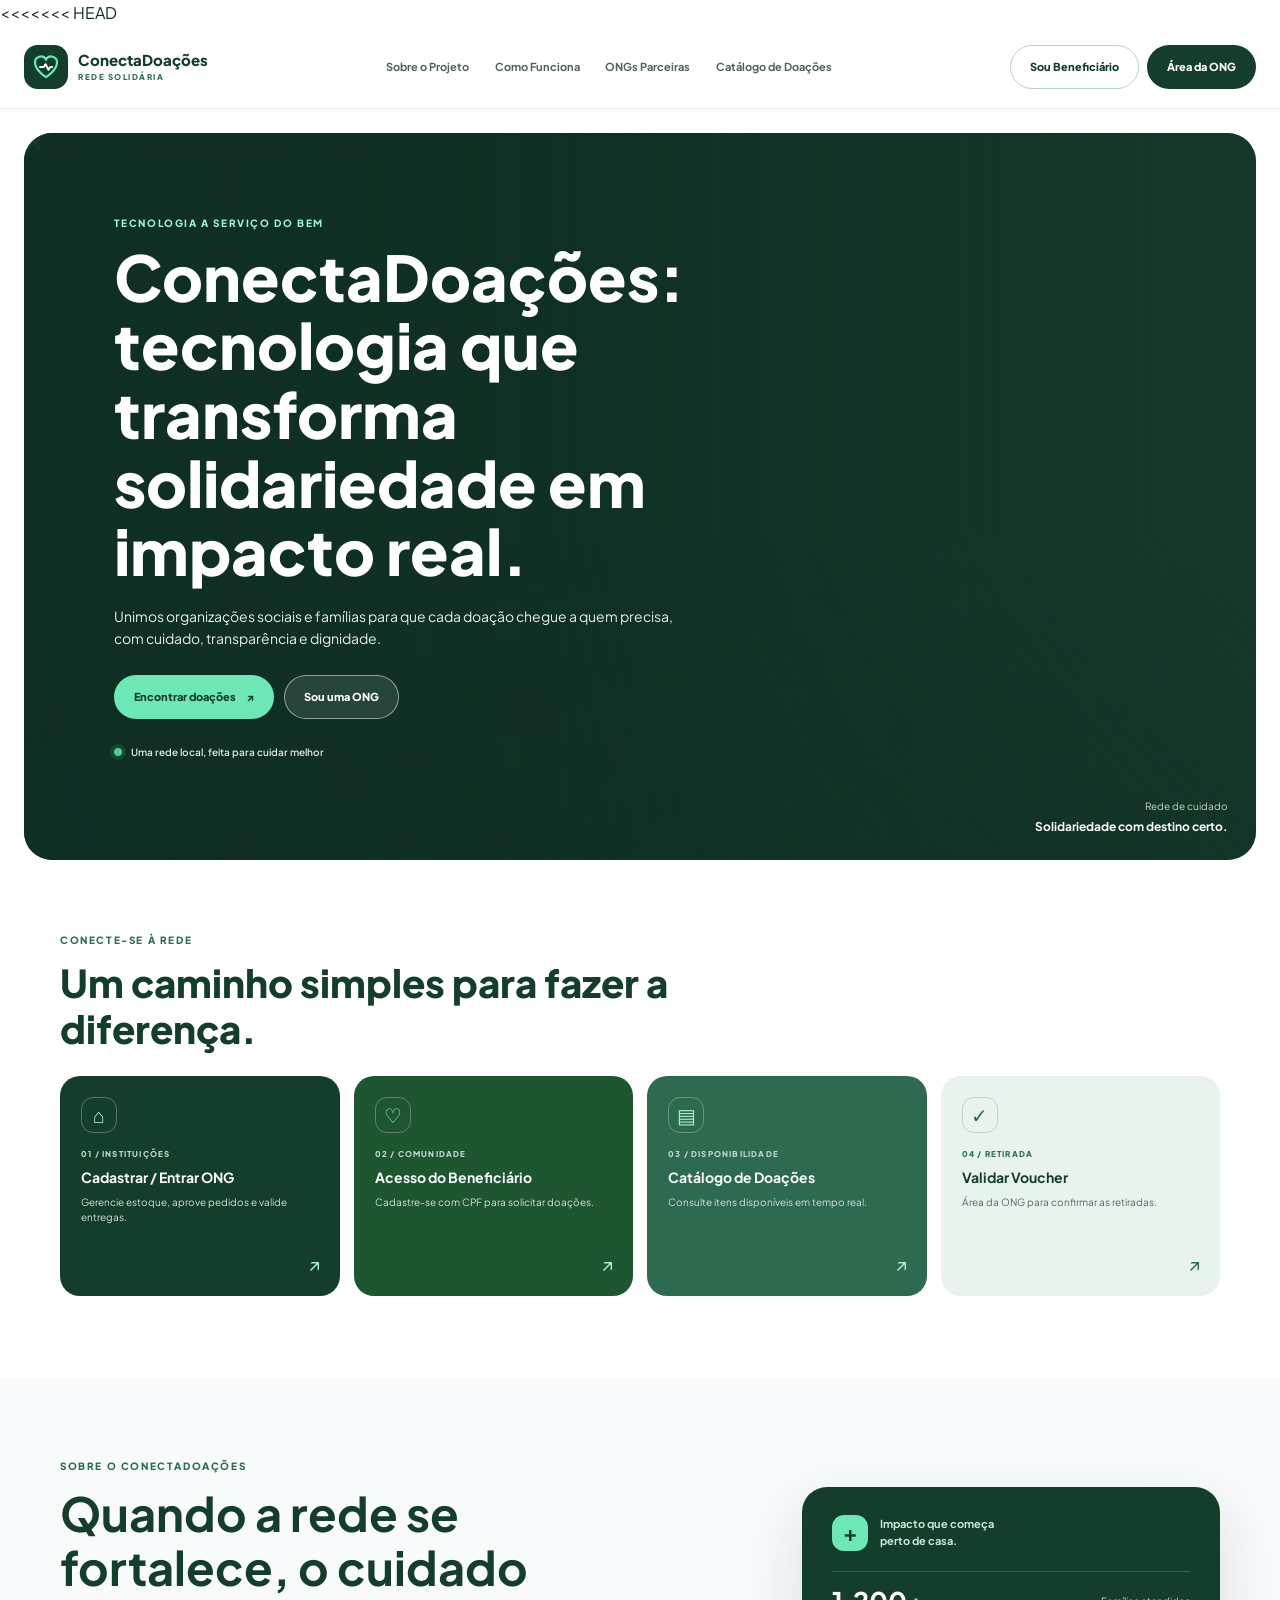
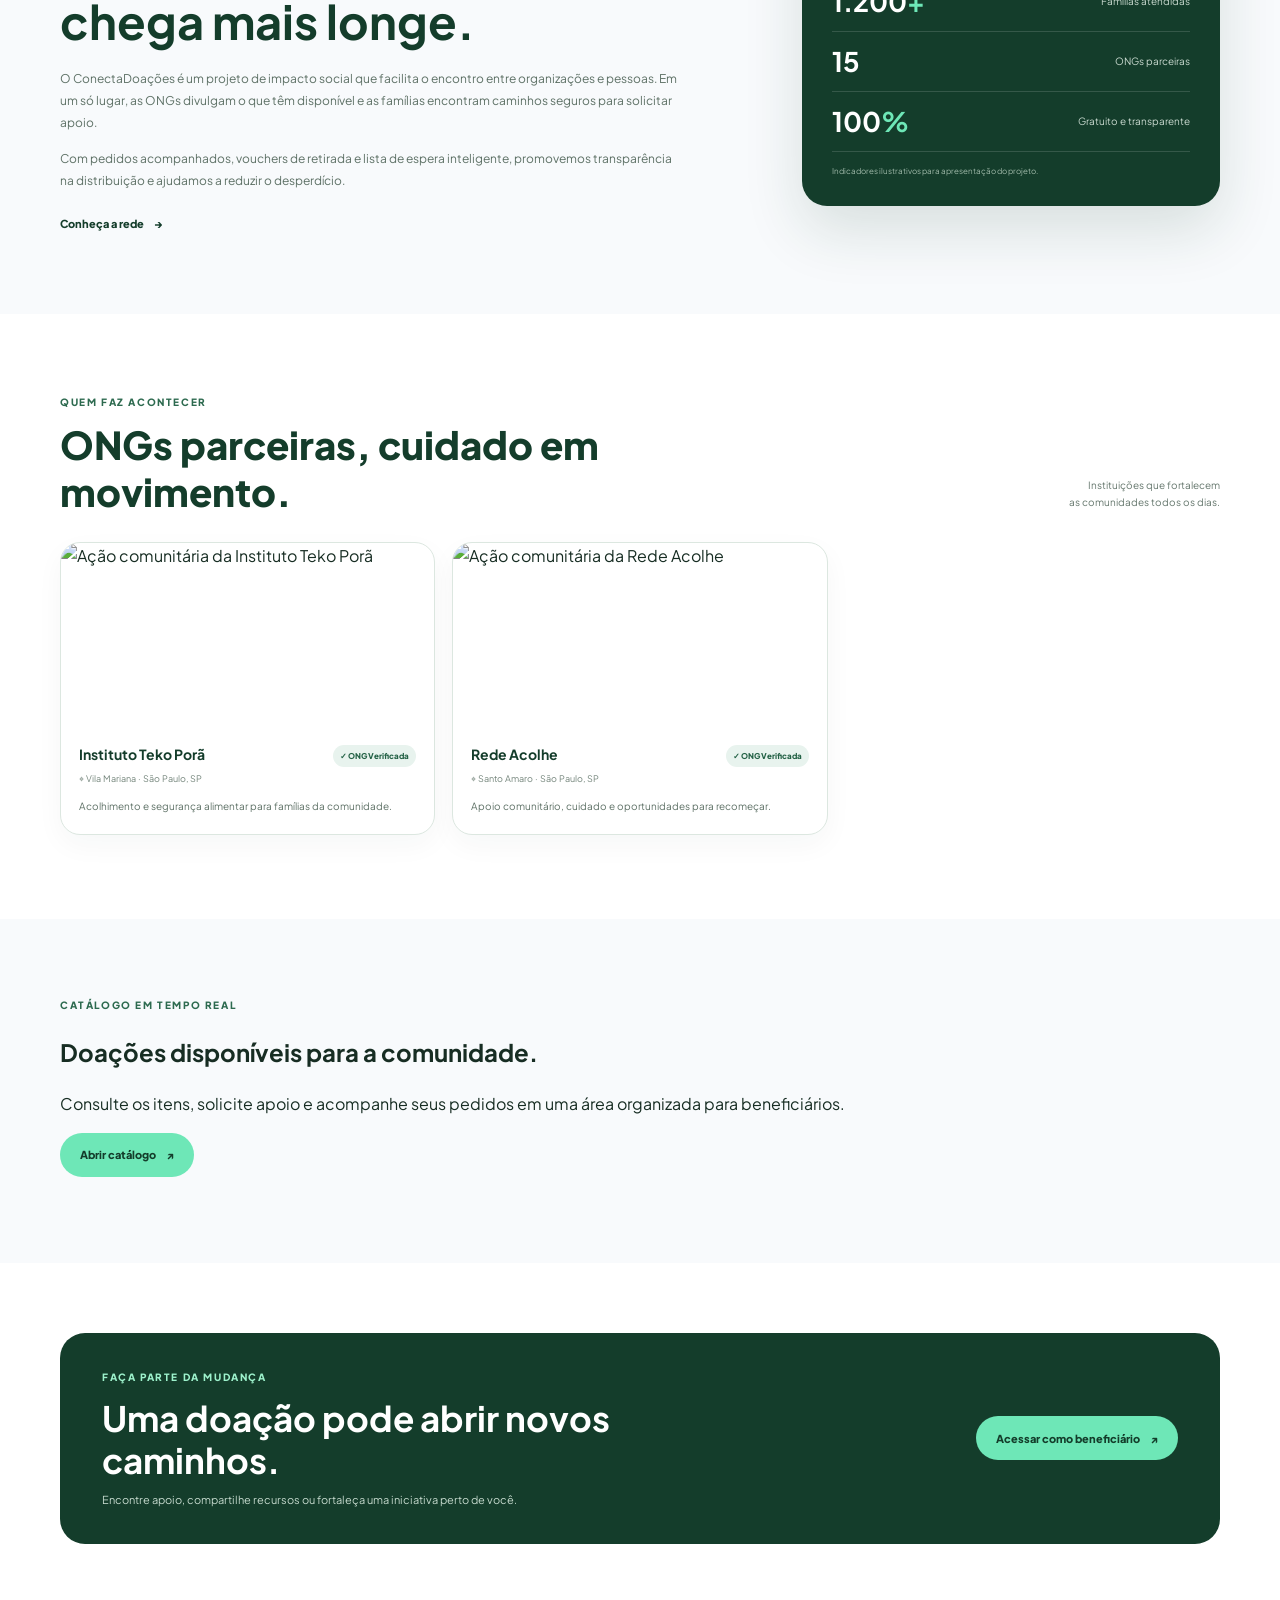
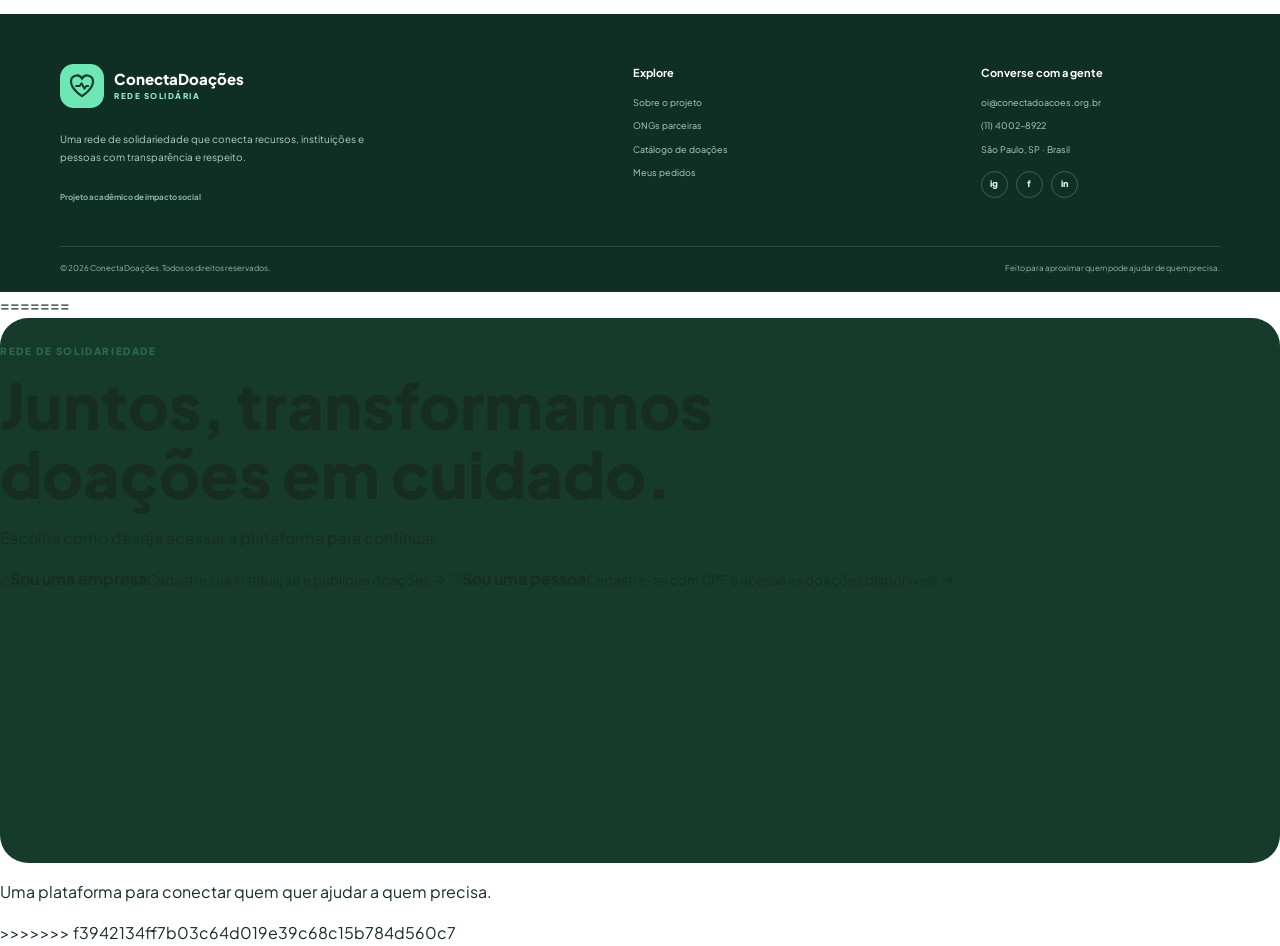
==== index.html @ 6e9e1dc2 "Inicio limpo do projeto" ====
<!DOCTYPE html>
<html lang="pt-BR">
<<<<<<< HEAD

<head>
    <meta charset="UTF-8">
    <meta name="viewport" content="width=device-width, initial-scale=1.0">
    <meta name="theme-color" content="#143D2B">
    <meta name="description"
        content="ConectaDoações aproxima instituições sociais e famílias, tornando a distribuição de doações simples e transparente.">
    <title>ConectaDoações | Rede solidária</title>
    <link rel="preconnect" href="https://fonts.googleapis.com">
    <link rel="preconnect" href="https://fonts.gstatic.com" crossorigin>
    <link href="https://fonts.googleapis.com/css2?family=Plus+Jakarta+Sans:wght@400;500;600;700;800&display=swap"
        rel="stylesheet">
    <script src="https://cdn.tailwindcss.com"></script>
    <link rel="stylesheet" href="./styles.css">
</head>

<body class="min-h-screen antialiased">
    <header class="site-header">
        <div class="header-inner">
            <a class="brand" href="#inicio" aria-label="ConectaDoações, início"><svg class="brand-mark"
                    viewBox="0 0 48 48" aria-hidden="true">
                    <rect width="48" height="48" rx="15" fill="#143D2B" />
                    <path d="M24 35s-12-7.5-12-16a6.4 6.4 0 0 1 12-3.1A6.4 6.4 0 0 1 36 19c0 8.5-12 16-12 16Z"
                        fill="none" stroke="#6EE7B7" stroke-width="2.4" />
                    <path d="M17.5 24h4l2-3 3.2 6 2-3h2" fill="none" stroke="white" stroke-width="2.2"
                        stroke-linecap="round" stroke-linejoin="round" />
                </svg><span class="brand-copy"><strong>ConectaDoações</strong><small>REDE SOLIDÁRIA</small></span></a>
            <button class="mobile-menu-button" id="mobile-menu-button" aria-label="Abrir menu"
                aria-expanded="false">☰</button>
                <nav class="main-nav" id="main-nav"><a href="#sobre">Sobre o Projeto</a><a href="#como-funciona">Como
                    Funciona</a><a href="#ongs">ONGs Parceiras</a><a href="./pages/catalogo.html">Catálogo de Doações</a></nav>
                <div class="header-actions"><a class="button button-outline" href="./pages/beneficiario.html">Sou Beneficiário</a><a class="button button-solid" href="./pages/ong.html">Área da ONG</a></div>
        </div>
    </header>
    <main id="inicio" class="w-full">
        <section class="hero-wrap">
            <div class="hero"><img class="hero-image"
                    src="https://images.unsplash.com/photo-1593113598332-cd288d649433?auto=format&fit=crop&w=2000&q=85"
                    alt="Voluntários organizando doações para famílias">
                <div class="hero-shade"></div>
                <div class="hero-content">
                    <p class="eyebrow light">TECNOLOGIA A SERVIÇO DO BEM</p>
                    <h1>ConectaDoações: tecnologia que transforma solidariedade em impacto real.</h1>
                    <p>Unimos organizações sociais e famílias para que cada doação chegue a quem precisa, com cuidado,
                        transparência e dignidade.</p>
                        <div class="hero-actions"><a class="button button-mint" href="./pages/catalogo.html">Encontrar doações
                            <span>↗</span></a><a class="button button-glass" href="./pages/ong.html">Sou uma ONG</a></div>
                    <div class="hero-note"><i class="live-dot"></i> Uma rede local, feita para cuidar melhor</div>
                </div>
                <div class="hero-caption"><span>Rede de cuidado</span><strong>Solidariedade com destino certo.</strong>
                </div>
            </div>
        </section>
        <section class="quick-section section-shell" id="como-funciona">
            <div class="section-intro compact-intro">
                <p class="eyebrow">CONECTE-SE À REDE</p>
                <h2>Um caminho simples para fazer a diferença.</h2>
            </div>
            <div class="quick-grid">
                <a class="quick-card quick-dark" href="./pages/ong.html"><span class="quick-icon">⌂</span><span
                        class="quick-number">01 / INSTITUIÇÕES</span><strong>Cadastrar / Entrar
                    ONG</strong><span>Gerencie estoque, aprove pedidos e valide entregas.</span><i>↗</i></a>
                <a class="quick-card quick-forest" href="./pages/beneficiario.html"><span
                        class="quick-icon">♡</span><span class="quick-number">02 / COMUNIDADE</span><strong>Acesso do
                    Beneficiário</strong><span>Cadastre-se com CPF para solicitar doações.</span><i>↗</i></a>
                <a class="quick-card quick-emerald" href="./pages/catalogo.html"><span class="quick-icon">▤</span><span
                        class="quick-number">03 / DISPONIBILIDADE</span><strong>Catálogo de
                        Doações</strong><span>Consulte itens disponíveis em tempo real.</span><i>↗</i></a>
                <a class="quick-card quick-pale" href="./pages/ong.html?tab=validation"><span
                        class="quick-icon">✓</span><span class="quick-number">04 / RETIRADA</span><strong>Validar
                    Voucher</strong><span>Área da ONG para confirmar as retiradas.</span><i>↗</i></a>
            </div>
        </section>
        <section class="about-section" id="sobre">
            <div class="section-shell about-layout">
                <div class="about-copy">
                    <p class="eyebrow">SOBRE O CONECTADOAÇÕES</p>
                    <h2>Quando a rede se fortalece, o cuidado chega mais longe.</h2>
                    <p>O ConectaDoações é um projeto de impacto social que facilita o encontro entre organizações e
                        pessoas. Em um só lugar, as ONGs divulgam o que têm disponível e as famílias encontram caminhos
                        seguros para solicitar apoio.</p>
                    <p>Com pedidos acompanhados, vouchers de retirada e lista de espera inteligente, promovemos
                        transparência na distribuição e ajudamos a reduzir o desperdício.</p><a class="text-link"
                        href="#como-funciona">Conheça a rede <span>→</span></a>
                </div>
                <aside class="impact-panel">
                    <div class="impact-heading"><span class="impact-mark">+</span><span>Impacto que começa<br>perto de
                            casa.</span></div>
                    <div class="impact-stat"><strong>1.200<span>+</span></strong><span>Famílias atendidas</span></div>
                    <div class="impact-stat"><strong>15</strong><span>ONGs parceiras</span></div>
                    <div class="impact-stat"><strong>100<span>%</span></strong><span>Gratuito e transparente</span>
                    </div><small>Indicadores ilustrativos para apresentação do projeto.</small>
                </aside>
            </div>
        </section>
        <section class="partners-section section-shell" id="ongs">
            <div class="section-heading-row">
                <div class="section-intro">
                    <p class="eyebrow">QUEM FAZ ACONTECER</p>
                    <h2>ONGs parceiras, cuidado em movimento.</h2>
                </div><span class="heading-aside">Instituições que fortalecem<br>as comunidades todos os dias.</span>
            </div>
            <div class="partner-grid" id="partner-grid"></div>
        </section>
        <section class="catalog-section" id="catalogo">
            <div class="section-shell">
                <div class="catalog-portal">
                    <div><p class="eyebrow">CATÁLOGO EM TEMPO REAL</p><h2>Doações disponíveis para a comunidade.</h2>
                        <p>Consulte os itens, solicite apoio e acompanhe seus pedidos em uma área organizada para beneficiários.</p></div>
                    <a class="button button-mint" href="./pages/catalogo.html">Abrir catálogo <span>↗</span></a>
                </div>
            </div>
        </section>
        <section class="closing-cta section-shell">
            <div>
                <p class="eyebrow light">FAÇA PARTE DA MUDANÇA</p>
                <h2>Uma doação pode abrir novos caminhos.</h2>
                <p>Encontre apoio, compartilhe recursos ou fortaleça uma iniciativa perto de você.</p>
            </div><a class="button button-mint" href="./pages/beneficiario.html">Acessar como beneficiário
                <span>↗</span></a>
        </section>
    </main>
    <footer class="site-footer">
        <div class="footer-main section-shell">
            <div class="footer-about"><a class="brand brand-light" href="#inicio"><svg class="brand-mark"
                        viewBox="0 0 48 48" aria-hidden="true">
                        <rect width="48" height="48" rx="15" fill="#6EE7B7" />
                        <path d="M24 35s-12-7.5-12-16a6.4 6.4 0 0 1 12-3.1A6.4 6.4 0 0 1 36 19c0 8.5-12 16-12 16Z"
                            fill="none" stroke="#143D2B" stroke-width="2.4" />
                        <path d="M17.5 24h4l2-3 3.2 6 2-3h2" fill="none" stroke="#143D2B" stroke-width="2.2"
                            stroke-linecap="round" stroke-linejoin="round" />
                    </svg><span class="brand-copy"><strong>ConectaDoações</strong><small>REDE
                            SOLIDÁRIA</small></span></a>
                <p>Uma rede de solidariedade que conecta recursos, instituições e pessoas com transparência e respeito.
                </p><span class="footer-project">Projeto acadêmico de impacto social</span>
            </div>
                <div class="footer-links"><strong>Explore</strong><a href="#sobre">Sobre o projeto</a><a href="#ongs">ONGs
                    parceiras</a><a href="./pages/catalogo.html">Catálogo de doações</a><a href="./pages/pedidos.html">Meus pedidos</a>
            </div>
            <div class="footer-contact"><strong>Converse com a gente</strong><a
                    href="mailto:oi@conectadoacoes.org.br">oi@conectadoacoes.org.br</a><a href="tel:+551140028922">(11)
                    4002-8922</a><span>São Paulo, SP · Brasil</span>
                <div class="social-links"><a href="https://instagram.com" aria-label="Instagram">ig</a><a
                        href="https://facebook.com" aria-label="Facebook">f</a><a href="https://linkedin.com"
                        aria-label="LinkedIn">in</a></div>
            </div>
        </div>
        <div class="footer-bottom section-shell"><span>© 2026 ConectaDoações. Todos os direitos
                reservados.</span><span>Feito para aproximar quem pode ajudar de quem precisa.</span></div>
    </footer>
    <script src="./app.js"></script>
</body>

</html>
=======
<head>
    <meta charset="UTF-8">
    <meta name="viewport" content="width=device-width, initial-scale=1.0">
    <title>ConectaDoações</title>
    <link rel="stylesheet" href="style.css">
</head>
<body>
    <main class="home">
        <section class="hero" aria-labelledby="titulo-principal">
            <a class="brand" href="home.html"><span>♥</span> ConectaDoações</a>
            <p class="eyebrow">REDE DE SOLIDARIEDADE</p>
            <h1 id="titulo-principal">Juntos, transformamos doações em cuidado.</h1>
            <p class="hero-text">Escolha como deseja acessar a plataforma para continuar.</p>
            <div class="choice-grid">
                <a class="choice-card company" href="pages/acesso-empresa.html"><span class="choice-icon">⌂</span><span class="choice-content"><strong>Sou uma empresa</strong><small>Cadastre sua instituição e publique doações.</small></span><span class="arrow">→</span></a>
                <a class="choice-card person" href="pages/acesso-usuario.html"><span class="choice-icon">♡</span><span class="choice-content"><strong>Sou uma pessoa</strong><small>Cadastre-se com CPF e acesse as doações disponíveis.</small></span><span class="arrow">→</span></a>
            </div>
        </section>
        <p class="footer-note">Uma plataforma para conectar quem quer ajudar a quem precisa.</p>
    </main>
</body>
</html>
>>>>>>> f3942134ff7b03c64d019e39c68c15b784d560c7
---- styles.css ----
@import url('https://fonts.googleapis.com/css2?family=Plus+Jakarta+Sans:wght@400;500;600;700;800&display=swap');

:root {
    --deep: #143D2B;
    --forest: #1E5631;
    --emerald: #2D6A4F;
    --mint: #6EE7B7;
    --pale: #E8F3EE;
    --paper: #F8FAFC;
    --ink: #172D23;
    --muted: #65776D;
    --line: #DCE7E0;
    --shadow: 0 18px 48px rgba(20, 61, 43, .09);
}

* { box-sizing: border-box; }
html { scroll-behavior: smooth; scroll-padding-top: 90px; }
body { margin: 0; color: var(--ink); background: #fff; font-family: 'Plus Jakarta Sans', sans-serif; line-height: 1.6; -webkit-font-smoothing: antialiased; }
button, input { font: inherit; }
button, a { -webkit-tap-highlight-color: transparent; }
a { color: inherit; text-decoration: none; }
button { cursor: pointer; }
.hidden { display: none !important; }
.section-shell { width: min(1160px, calc(100% - 48px)); margin-inline: auto; }
.site-header { position: sticky; z-index: 20; top: 0; border-bottom: 1px solid rgba(220, 231, 224, .8); background: rgba(255,255,255,.94); backdrop-filter: blur(16px); }
.header-inner { width: min(1320px, calc(100% - 48px)); height: 82px; margin: auto; display: flex; align-items: center; justify-content: space-between; gap: 25px; }
.brand { display: inline-flex; align-items: center; gap: 10px; flex: none; color: var(--deep); }
.brand-mark { width: 44px; height: 44px; }
.brand-copy { display: grid; line-height: 1.2; }
.brand-copy strong { font-size: 15px; font-weight: 800; }
.brand-copy small { margin-top: 4px; color: var(--emerald); font-size: 8px; font-weight: 800; letter-spacing: 1.5px; }
.main-nav { display: flex; align-items: center; gap: clamp(12px, 2vw, 28px); }
.main-nav a { color: #4D6358; font-size: 11px; font-weight: 700; white-space: nowrap; }
.main-nav a:hover, .text-link:hover { color: var(--emerald); }
.header-actions { display: flex; align-items: center; gap: 8px; white-space: nowrap; }
.button { min-height: 44px; padding: 0 19px; display: inline-flex; align-items: center; justify-content: center; gap: 10px; border: 1px solid transparent; border-radius: 999px; font-size: 11px; font-weight: 800; transition: .2s; }
.button:hover { transform: translateY(-2px); }
.button-outline { color: var(--deep); border-color: #BDD1C4; background: #fff; }
.button-outline:hover { background: var(--pale); }
.button-solid { color: #fff; background: var(--deep); }
.button-solid:hover { background: var(--forest); }
.button-mint { color: var(--deep); background: var(--mint); }
.button-mint:hover { background: #91F0CA; }
.button-glass { color: #fff; border-color: #ffffff80; background: #ffffff1a; }
.session-label { max-width: 125px; overflow: hidden; color: var(--deep); font-size: 10px; font-weight: 800; text-overflow: ellipsis; }
.button-quiet { padding: 9px 12px; border: 0; border-radius: 999px; color: var(--deep); background: var(--pale); font-size: 10px; font-weight: 800; }
.mobile-menu-button { display: none; border: 0; color: var(--deep); background: none; font-size: 24px; }
.hero-wrap { width: min(1400px, calc(100% - 48px)); margin: 24px auto 0; }
.hero { position: relative; min-height: 545px; overflow: hidden; isolation: isolate; border-radius: 28px; background: #163B2A; }
.hero-image, .hero-shade { position: absolute; z-index: -1; inset: 0; width: 100%; height: 100%; }
.hero-image { object-fit: cover; object-position: center 42%; animation: arrive .9s ease-out both; }
.hero-shade { background: linear-gradient(90deg, rgba(15,46,36,.95), rgba(15,46,36,.82) 43%, rgba(15,46,36,.2)), linear-gradient(0deg, #0f2e244f, transparent 45%); }
.hero-content { max-width: 760px; padding: 82px clamp(30px,7vw,98px) 100px; color: #fff; animation: copy .6s .1s both; }
.eyebrow { margin: 0 0 12px; color: var(--emerald); font-size: 10px; font-weight: 800; letter-spacing: 1.6px; }
.eyebrow.light { color: #9DF2CC; }
.hero h1 { max-width: 750px; margin: 0; font-size: clamp(36px,5vw,63px); line-height: 1.09; font-weight: 800; }
.hero-content > p:not(.eyebrow) { max-width: 570px; margin: 19px 0 25px; color: #E3EDE7; font-size: 14px; }
.hero-actions { display: flex; flex-wrap: wrap; gap: 10px; }
.hero-note { display: flex; align-items: center; gap: 9px; margin-top: 25px; color: #D8E6DD; font-size: 10px; font-weight: 600; }
.live-dot { display: inline-block; width: 8px; height: 8px; flex: none; border-radius: 50%; background: #4FCB8E; box-shadow: 0 0 0 4px #4fcb8e24; }
.hero-caption { position: absolute; right: 28px; bottom: 23px; display: grid; gap: 3px; color: #fff; text-align: right; }
.hero-caption span { color: #C3D6C9; font-size: 10px; }
.hero-caption strong { font-size: 12px; }
.quick-section { padding: 72px 0 82px; }
.section-intro h2 { max-width: 670px; margin: 0; color: var(--deep); font-size: clamp(27px,3vw,39px); line-height: 1.2; font-weight: 800; }
.compact-intro { margin-bottom: 24px; }
.quick-grid { display: grid; grid-template-columns: repeat(4,1fr); gap: 14px; }
.quick-card { position: relative; min-height: 220px; padding: 21px; display: flex; flex-direction: column; align-items: flex-start; border: 0; border-radius: 20px; color: #fff; text-align: left; transition: .2s; }
.quick-card:hover { transform: translateY(-4px); box-shadow: var(--shadow); }
.quick-dark { background: var(--deep); }
.quick-forest { background: var(--forest); }
.quick-emerald { background: var(--emerald); }
.quick-pale { color: var(--deep); background: var(--pale); }
.quick-icon { width: 36px; height: 36px; margin-bottom: 15px; display: grid; place-items: center; border: 1px solid #ffffff47; border-radius: 12px; color: #A8F3D0; font-size: 20px; }
.quick-pale .quick-icon { border-color: #B9D7C7; color: var(--emerald); }
.quick-number { margin-bottom: 7px; color: #C0DACE; font-size: 8px; font-weight: 800; letter-spacing: 1.2px; }
.quick-pale .quick-number { color: var(--emerald); }
.quick-card strong { max-width: 220px; font-size: 14px; line-height: 1.35; }
.quick-card > span:nth-of-type(3) { max-width: 225px; margin-top: 8px; color: #D2E2D9; font-size: 10px; line-height: 1.55; }
.quick-pale > span:nth-of-type(3) { color: #536B5F; }
.quick-card i { position: absolute; right: 19px; bottom: 17px; color: #A8F3D0; font-size: 19px; font-style: normal; }
.quick-pale i { color: var(--emerald); }
.about-section { padding: 80px 0; background: var(--paper); }
.about-layout { display: grid; grid-template-columns: 1.2fr .8fr; gap: 10%; align-items: center; }
.about-copy h2 { max-width: 610px; margin: 0 0 20px; color: var(--deep); font-size: clamp(30px,3.8vw,47px); line-height: 1.15; }
.about-copy > p:not(.eyebrow) { max-width: 640px; margin: 0 0 13px; color: #5E7166; font-size: 12px; line-height: 1.85; }
.text-link { display: inline-flex; gap: 10px; margin-top: 10px; color: var(--deep); font-size: 11px; font-weight: 800; }
.impact-panel { padding: 28px 30px; border-radius: 25px; color: #fff; background: var(--deep); box-shadow: 0 24px 60px #143d2b24; }
.impact-heading { display: flex; align-items: center; gap: 12px; padding-bottom: 20px; border-bottom: 1px solid #ffffff2a; color: #C9E6D6; font-size: 11px; font-weight: 700; line-height: 1.5; }
.impact-mark { width: 36px; height: 36px; display: grid; place-items: center; border-radius: 12px; color: var(--deep); background: var(--mint); font-size: 22px; }
.impact-stat { display: flex; align-items: center; justify-content: space-between; gap: 10px; padding: 16px 0; border-bottom: 1px solid #ffffff24; }
.impact-stat strong { font-size: 27px; line-height: 1; }
.impact-stat strong span { color: var(--mint); }
.impact-stat > span { color: #C9D9CF; font-size: 10px; }
.impact-panel > small { display: block; margin-top: 13px; color: #9EB8A8; font-size: 8px; }
.partners-section { padding-top: 80px; padding-bottom: 84px; }
.section-heading-row { display: flex; align-items: flex-end; justify-content: space-between; gap: 24px; margin-bottom: 27px; }
.heading-aside { padding-bottom: 4px; color: var(--muted); font-size: 10px; line-height: 1.7; text-align: right; }
.partner-grid { display: grid; grid-template-columns: repeat(3,1fr); gap: 17px; }
.partner-card { overflow: hidden; border: 1px solid var(--line); border-radius: 20px; background: #fff; box-shadow: 0 10px 28px #143d2b0a; }
.partner-image { display: block; width: 100%; height: 185px; object-fit: cover; }
.partner-info { padding: 17px 18px 19px; }
.partner-name-row { display: flex; align-items: flex-start; justify-content: space-between; gap: 9px; }
.partner-info h3 { margin: 0; color: var(--deep); font-size: 14px; line-height: 1.35; }
.verified { display: inline-flex; flex: none; align-items: center; gap: 4px; padding: 5px 7px; border-radius: 999px; color: #246246; background: var(--pale); font-size: 8px; font-weight: 800; }
.partner-location { margin-top: 5px; color: #74857B; font-size: 9px; }
.partner-info > p:last-child { margin: 11px 0 0; color: #5E7166; font-size: 10px; line-height: 1.7; }
.catalog-section { padding: 78px 0 86px; background: var(--paper); }
.catalog-heading { align-items: flex-end; }
.section-description { margin: 11px 0 0; color: var(--muted); font-size: 11px; }
.search-field { width: min(260px,100%); height: 43px; padding: 0 13px; display: flex; align-items: center; gap: 8px; border: 1px solid var(--line); border-radius: 999px; color: var(--emerald); background: #fff; }
.search-field > span { font-size: 22px; }
.search-field input { width: 100%; border: 0; outline: 0; color: var(--ink); background: transparent; font-size: 10px; }
.catalog-meta { display: flex; align-items: center; justify-content: space-between; margin-bottom: 14px; color: #60746A; font-size: 9px; }
.catalog-meta > span:first-child { display: flex; align-items: center; gap: 8px; }
.catalog-meta .live-dot { width: 7px; height: 7px; }
.product-grid { display: grid; grid-template-columns: repeat(4,1fr); gap: 14px; }
.product-card { overflow: hidden; border: 1px solid var(--line); border-radius: 19px; background: #fff; box-shadow: 0 7px 22px #143d2b09; transition: .2s; }
.product-card:hover { transform: translateY(-3px); box-shadow: 0 15px 32px #143d2b14; }
.product-art { position: relative; height: 130px; display: grid; place-items: center; background: linear-gradient(140deg,#E8F3EE,#F5FAF7); font-size: 48px; }
.product-art img { width: 100%; height: 100%; object-fit: cover; }
.stock-badge { position: absolute; top: 10px; left: 10px; padding: 6px 8px; border-radius: 999px; color: #1B573B; background: #D9F5E7; font-size: 8px; font-weight: 800; }
.stock-badge.out { color: #844F18; background: #FFF0D6; }
.product-info { padding: 14px; }
.product-category { margin: 0 0 4px; color: var(--emerald); font-size: 8px; font-weight: 800; letter-spacing: 1px; text-transform: uppercase; }
.product-info h3 { min-height: 40px; margin: 0; color: var(--deep); font-size: 13px; line-height: 1.45; }
.product-org { margin: 7px 0; color: #76867D; font-size: 9px; }
.product-stock { display: flex; justify-content: space-between; gap: 8px; padding: 9px 0; border-top: 1px solid #EDF2EE; color: #52685C; font-size: 9px; }
.product-stock strong { color: var(--deep); }
.product-action { width: 100%; min-height: 37px; border: 0; border-radius: 999px; color: #fff; background: var(--deep); font-size: 9px; font-weight: 800; }
.product-action:hover { background: var(--emerald); }
.product-action.wait { color: #704B19; background: #FFF0D6; }
.product-action:disabled { cursor: default; opacity: .7; }
.catalog-empty { padding: 32px; border: 1px dashed #B6CABC; border-radius: 16px; color: var(--muted); text-align: center; font-size: 12px; }
.closing-cta { display: flex; align-items: center; justify-content: space-between; gap: 24px; margin-top: 70px; margin-bottom: 70px; padding: 36px 42px; border-radius: 25px; color: #fff; background: var(--deep); }
.closing-cta h2 { max-width: 630px; margin: 0; font-size: clamp(24px,3vw,35px); line-height: 1.2; }
.closing-cta p:not(.eyebrow) { margin: 10px 0 0; color: #C5D9CD; font-size: 11px; }
.closing-cta .button { flex: none; }
.site-footer { color: #D8E6DD; background: #0F2E24; }
.footer-main { display: grid; grid-template-columns: 1.45fr .7fr .8fr; gap: 12%; padding-top: 50px; padding-bottom: 40px; }
.brand-light { color: #fff; }
.brand-light .brand-copy small { color: #9DEEC9; }
.footer-about > p { max-width: 340px; margin: 15px 0; color: #B8CEC1; font-size: 10px; line-height: 1.8; }
.footer-project { color: #83B99B; font-size: 8px; font-weight: 700; }
.footer-links, .footer-contact { display: flex; flex-direction: column; align-items: flex-start; gap: 9px; font-size: 9px; }
.footer-links > strong, .footer-contact > strong { margin-bottom: 5px; color: #fff; font-size: 11px; }
.footer-links a, .footer-contact a, .footer-contact > span { color: #B8CEC1; }
.social-links { display: flex; gap: 8px; margin-top: 5px; }
.social-links a { width: 27px; height: 27px; display: grid; place-items: center; border: 1px solid #ffffff38; border-radius: 50%; color: #E5FFF2; font-size: 9px; font-weight: 800; }
.footer-bottom { display: flex; justify-content: space-between; gap: 18px; padding-top: 15px; padding-bottom: 17px; border-top: 1px solid #ffffff22; color: #9AB4A3; font-size: 8px; }
.modal-backdrop { position: fixed; z-index: 50; inset: 0; padding: 20px; display: grid; place-items: center; overflow: auto; background: #10291fcc; backdrop-filter: blur(7px); animation: fade .18s; }
.modal-card { position: relative; width: min(100%,520px); max-height: 90vh; overflow: auto; padding: 30px; border: 1px solid #E1EBE4; border-radius: 25px; background: #fff; box-shadow: 0 28px 90px #071b12a6; animation: modal .2s; }
.modal-close { position: absolute; top: 15px; right: 16px; width: 33px; height: 33px; display: grid; place-items: center; border: 0; border-radius: 50%; color: var(--deep); background: #EDF4EF; font-size: 22px; }
.auth-card { text-align: center; }
.modal-emblem { width: 44px; height: 44px; margin: 0 auto 12px; display: grid; place-items: center; border-radius: 14px; color: var(--deep); background: var(--pale); font-size: 20px; }
.auth-card h2, .dashboard-top h2 { margin: 0; color: var(--deep); font-size: 26px; line-height: 1.2; }
.modal-lead { margin: 9px auto 18px; color: var(--muted); font-size: 10px; }
.auth-switch { display: grid; grid-template-columns: 1fr 1fr; gap: 4px; margin-bottom: 17px; padding: 4px; border-radius: 999px; background: var(--paper); }
.auth-switch button { height: 35px; border: 0; border-radius: 999px; color: #66766D; background: transparent; font-size: 9px; font-weight: 800; }
.auth-switch button.active { color: var(--deep); background: #fff; box-shadow: 0 2px 9px #143d2b14; }
.form-stack { display: grid; gap: 11px; text-align: left; }
.form-grid { display: grid; grid-template-columns: 1fr 1fr; gap: 10px; }
.field { display: grid; gap: 5px; }
.field label { color: #465C50; font-size: 9px; font-weight: 800; }
.field input, .field select { width: 100%; min-height: 41px; padding: 0 11px; border: 1px solid #CFDDD3; border-radius: 10px; outline: 0; color: var(--ink); background: #fff; font-size: 10px; }
.field input:focus, .field select:focus { border-color: var(--emerald); box-shadow: 0 0 0 3px #2d6a4f18; }
.form-submit { width: 100%; min-height: 43px; margin-top: 3px; border: 0; border-radius: 999px; color: #fff; background: var(--deep); font-size: 10px; font-weight: 800; }
.form-submit:hover { background: var(--emerald); }
.auth-create { justify-self: center; border: 0; background: none; }
.demo-access { margin-top: 15px; padding: 11px; border-radius: 11px; color: #55695D; background: #F3F8F5; text-align: left; font-size: 8px; line-height: 1.8; }
.demo-access strong { color: var(--deep); }
.dashboard-card { width: min(100%,960px); padding: 25px; }
.dashboard-top { position: relative; display: flex; justify-content: space-between; gap: 20px; padding: 3px 45px 18px 0; border-bottom: 1px solid var(--line); }
.dashboard-top .eyebrow { margin-bottom: 5px; }
.dashboard-top h2 { font-size: 23px; }
.dashboard-top > div > p:last-child { margin: 5px 0 0; color: var(--muted); font-size: 9px; }
.dashboard-top .modal-close { top: 0; right: 0; }
.dashboard-content { padding-top: 17px; }
.dashboard-tabs { display: flex; gap: 6px; overflow-x: auto; margin-bottom: 17px; padding-bottom: 4px; }
.dashboard-tab { flex: none; padding: 9px 12px; border: 1px solid var(--line); border-radius: 999px; color: #617369; background: #fff; font-size: 9px; font-weight: 800; }
.dashboard-tab.active { border-color: var(--deep); color: #fff; background: var(--deep); }
.dashboard-panel { display: grid; gap: 12px; }
.dashboard-panel h3 { margin: 0; color: var(--deep); font-size: 13px; }
.dashboard-panel-intro { margin: -7px 0 2px; color: var(--muted); font-size: 9px; }
.dashboard-form { display: grid; grid-template-columns: 1.2fr .8fr .55fr auto; align-items: end; gap: 9px; padding: 13px; border: 1px solid var(--line); border-radius: 14px; background: var(--paper); }
.dashboard-form .form-submit { width: auto; padding: 0 16px; }
.dashboard-list { display: grid; gap: 8px; }
.management-item, .order-item, .wait-item { display: flex; align-items: center; justify-content: space-between; gap: 13px; padding: 13px; border: 1px solid var(--line); border-radius: 13px; background: #fff; }
.management-item strong, .order-item strong, .wait-item strong { display: block; color: var(--deep); font-size: 10px; }
.management-item p, .order-item p, .wait-item p { margin: 4px 0 0; color: var(--muted); font-size: 8px; line-height: 1.6; }
.item-actions { display: flex; flex-wrap: wrap; justify-content: flex-end; gap: 6px; }
.small-action { min-height: 30px; padding: 0 10px; border: 1px solid #C9DBCE; border-radius: 999px; color: var(--deep); background: #F7FBF8; font-size: 8px; font-weight: 800; }
.small-action.primary { border-color: var(--deep); color: #fff; background: var(--deep); }
.small-action.danger { border-color: #E8CACA; color: #8D3E3E; background: #FFF8F8; }
.small-action:disabled { opacity: .45; cursor: not-allowed; }
.status-pill { display: inline-block; margin-top: 6px; padding: 4px 7px; border-radius: 999px; color: #285D42; background: var(--pale); font-size: 8px; font-weight: 800; }
.status-pill.pending { color: #79571C; background: #FFF3D9; }
.status-pill.done { color: #496354; background: #EDF2EE; }
.voucher-digital { display: grid; grid-template-columns: 1fr auto; align-items: center; gap: 4px 12px; padding: 12px; border: 1px solid #A9DEC1; border-radius: 14px; background: linear-gradient(110deg,#E8F8EE,#F5FBF7); }
.voucher-digital strong { color: var(--deep); font-size: 10px; }
.voucher-digital code { grid-row: span 2; color: var(--forest); font-size: 16px; font-weight: 800; letter-spacing: 1px; }
.voucher-digital p { margin: 0; color: #597565; font-size: 8px; }
.empty-state { padding: 22px; border: 1px dashed #C5D6CA; border-radius: 12px; color: var(--muted); text-align: center; font-size: 9px; }
.validation-form { display: grid; grid-template-columns: 1fr auto; align-items: end; gap: 9px; padding: 13px; border-radius: 14px; background: var(--paper); }
.validation-form .form-submit { width: auto; padding: 0 17px; }
.notice { padding: 10px 12px; border-radius: 10px; color: #285D42; background: var(--pale); font-size: 9px; }
.notice.error { color: #853F3F; background: #FFF0EE; }
.toast-region { position: fixed; z-index: 80; right: 19px; bottom: 19px; width: min(350px,calc(100% - 38px)); display: grid; gap: 8px; }
.toast { display: flex; align-items: flex-start; gap: 9px; padding: 13px 15px; border: 1px solid #CDE2D3; border-radius: 14px; color: var(--deep); background: #fff; box-shadow: 0 12px 35px #0f2e242b; font-size: 10px; font-weight: 700; animation: toast .2s; }
.toast-mark { width: 19px; height: 19px; flex: none; display: grid; place-items: center; border-radius: 50%; color: var(--deep); background: var(--mint); }
@keyframes arrive { from { transform: scale(1.03); opacity: .7; } to { transform: scale(1); opacity: 1; } }
@keyframes copy { from { transform: translateY(10px); opacity: 0; } to { transform: none; opacity: 1; } }
@keyframes fade { from { opacity: 0; } to { opacity: 1; } }
@keyframes modal { from { transform: translateY(8px); opacity: 0; } to { transform: none; opacity: 1; } }
@keyframes toast { from { transform: translateX(10px); opacity: 0; } to { transform: none; opacity: 1; } }

@media (max-width: 1050px) {
    .main-nav { gap: 10px; }
    .main-nav a { font-size: 9px; }
    .header-inner { gap: 12px; }
    .button { padding-inline: 14px; }
    .quick-grid, .product-grid { grid-template-columns: repeat(2,1fr); }
}
@media (max-width: 760px) {
    .section-shell, .header-inner { width: calc(100% - 34px); }
    .site-header .header-inner { height: 70px; }
    .mobile-menu-button { display: block; margin-left: auto; }
    .main-nav { position: absolute; top: 69px; left: 0; right: 0; display: none; gap: 0; padding: 7px 18px 13px; border-bottom: 1px solid var(--line); background: #fff; }
    .main-nav.open { display: flex; flex-direction: column; align-items: stretch; }
    .main-nav a { padding: 10px 4px; font-size: 11px; }
    .header-actions { gap: 5px; }
    .header-actions .button { min-height: 35px; padding-inline: 10px; font-size: 8px; }
    .header-actions .button-outline { display: none; }
    .brand-mark { width: 38px; height: 38px; }
    .brand-copy strong { font-size: 13px; }
    .hero-wrap { width: calc(100% - 22px); margin-top: 11px; }
    .hero { min-height: 500px; border-radius: 21px; }
    .hero-image { object-position: 58% center; }
    .hero-shade { background: linear-gradient(90deg,#0f2e24ed,#0f2e24c7 62%,#0f2e246b), linear-gradient(0deg,#0f2e245e,transparent 50%); }
    .hero-content { padding: 62px 26px 105px; }
    .hero h1 { font-size: clamp(35px,8vw,50px); }
    .hero-content > p:not(.eyebrow) { font-size: 12px; }
    .quick-section { padding: 55px 0 62px; }
    .about-section { padding: 60px 0; }
    .about-layout { grid-template-columns: 1fr; gap: 25px; }
    .impact-panel { max-width: 520px; }
    .partners-section, .catalog-section { padding-top: 60px; padding-bottom: 62px; }
    .section-heading-row { align-items: flex-start; flex-direction: column; gap: 13px; }
    .heading-aside { text-align: left; }
    .catalog-heading { align-items: stretch; }
    .search-field { width: 100%; }
    .partner-grid { grid-template-columns: 1fr 1fr; }
    .partner-image { height: 150px; }
    .closing-cta { width: calc(100% - 34px); align-items: flex-start; flex-direction: column; margin-top: 50px; margin-bottom: 50px; padding: 27px; }
    .footer-main { grid-template-columns: 1fr 1fr; gap: 25px 16px; padding-top: 38px; }
    .footer-about { grid-column: 1 / -1; }
    .footer-bottom { flex-direction: column; gap: 6px; }
    .dashboard-form { grid-template-columns: 1fr 1fr; }
    .dashboard-form .form-submit { min-height: 40px; }
    .management-item, .order-item, .wait-item { align-items: flex-start; flex-direction: column; }
    .item-actions { justify-content: flex-start; }
    .modal-backdrop { align-items: start; padding: 12px; }
    .dashboard-card { padding: 20px; }
    .dashboard-top { padding-right: 40px; }
}
@media (max-width: 480px) {
    .section-shell, .header-inner { width: calc(100% - 28px); }
    .brand { gap: 6px; }
    .brand-mark { width: 34px; height: 34px; }
    .brand-copy strong { font-size: 11px; }
    .brand-copy small { font-size: 7px; }
    .header-inner { gap: 6px; }
    .header-actions .button-solid { max-width: 86px; padding-inline: 9px; white-space: normal; line-height: 1.2; }
    .session-label { display: none; }
    .hero-wrap { width: calc(100% - 16px); }
    .hero { min-height: 525px; }
    .hero-content { padding: 57px 20px 105px; }
    .hero h1 { font-size: 34px; }
    .hero-actions .button { min-height: 40px; padding-inline: 13px; font-size: 9px; }
    .quick-grid, .product-grid, .partner-grid { grid-template-columns: 1fr; }
    .quick-card { min-height: 175px; }
    .section-intro h2 { font-size: 28px; }
    .about-copy h2 { font-size: 31px; }
    .partner-image { height: 185px; }
    .catalog-meta { align-items: flex-start; flex-direction: column; gap: 6px; }
    .product-art { height: 155px; }
    .closing-cta { width: calc(100% - 28px); }
    .closing-cta .button { width: 100%; }
    .footer-main { grid-template-columns: 1fr 1fr; gap: 23px 10px; }
    .footer-links, .footer-contact { font-size: 8px; }
    .modal-card { padding: 23px 18px; border-radius: 21px; }
    .auth-card h2 { font-size: 23px; }
    .form-grid, .dashboard-form, .validation-form { grid-template-columns: 1fr; }
    .dashboard-form .form-submit, .validation-form .form-submit { width: 100%; }
    .voucher-digital { grid-template-columns: 1fr; }
    .voucher-digital code { grid-row: auto; }
    .toast-region { right: 11px; bottom: 11px; width: calc(100% - 22px); }
}
@media (prefers-reduced-motion: reduce) {
    *, *::before, *::after { scroll-behavior: auto !important; animation-duration: .01ms !important; transition-duration: .01ms !important; }
}

.workspace-header { position: sticky; z-index: 20; top: 0; min-height: 76px; padding: 10px max(24px, calc((100% - 1220px) / 2)); display: flex; align-items: center; justify-content: space-between; gap: 20px; border-bottom: 1px solid var(--line); background: rgba(255,255,255,.95); backdrop-filter: blur(14px); }
.workspace-header .brand-mark { display: grid; place-items: center; border-radius: 14px; color: var(--mint); background: var(--deep); font-size: 22px; }
.workspace-nav { display: flex; align-items: center; gap: 20px; }
.workspace-nav a { color: #53685D; font-size: 10px; font-weight: 800; }
.workspace-nav a:hover { color: var(--emerald); }
.workspace-user { display: flex; align-items: center; gap: 9px; color: var(--deep); font-size: 10px; font-weight: 800; }
.workspace-main { width: min(1120px, calc(100% - 48px)); min-height: calc(100vh - 76px); margin: 0 auto; padding: 54px 0 78px; }
.workspace-heading { display: flex; align-items: center; justify-content: space-between; gap: 25px; margin-bottom: 30px; }
.workspace-heading h1, .workspace-auth-copy h1 { margin: 0; color: var(--deep); font-size: clamp(30px, 4vw, 46px); line-height: 1.15; }
.workspace-heading p:not(.eyebrow), .workspace-auth-copy > p:not(.eyebrow) { margin: 10px 0 0; color: var(--muted); font-size: 12px; }
.workspace-mark { display: grid; width: 64px; height: 64px; place-items: center; border-radius: 20px; color: var(--deep); background: var(--pale); font-size: 15px; font-weight: 800; }
.workspace-auth { display: grid; grid-template-columns: 1fr 1fr; gap: 42px; align-items: center; padding: 34px; border: 1px solid var(--line); border-radius: 24px; background: linear-gradient(130deg,#F6FBF8,#fff 70%); box-shadow: var(--shadow); }
.workspace-auth-copy h2 { max-width: 430px; margin: 0; color: var(--deep); font-size: 31px; line-height: 1.2; }
.workspace-auth-copy > p:not(.eyebrow) { max-width: 440px; line-height: 1.8; }
.workspace-form-wrap { padding: 25px; border: 1px solid var(--line); border-radius: 18px; background: #fff; }
.workspace-form-wrap > .eyebrow { margin-top: 0; }
.workspace-form-wrap h2 { margin: 0; color: var(--deep); font-size: 25px; }
.form-hint { color: var(--muted); font-size: 10px; line-height: 1.7; }
.benefit-links { display: flex; flex-wrap: wrap; gap: 8px; margin-top: 23px; }
.benefit-links a { padding: 9px 12px; border: 1px solid #CFE0D5; border-radius: 999px; color: var(--deep); background: white; font-size: 9px; font-weight: 800; }
.access-layout { display: grid; grid-template-columns: 1fr minmax(330px,.82fr); gap: 9%; align-items: center; }
.access-layout .workspace-auth-copy h1 { max-width: 540px; }
.workspace-panel { padding: 27px; border: 1px solid var(--line); border-radius: 22px; background: white; box-shadow: var(--shadow); }
.workspace-panel-heading { display: flex; align-items: center; justify-content: space-between; gap: 15px; padding-bottom: 20px; border-bottom: 1px solid var(--line); }
.workspace-panel-heading h2 { margin: 0; color: var(--deep); font-size: 24px; }
.workspace-panel-heading p:last-child { margin: 5px 0 0; color: var(--muted); font-size: 10px; }
.workspace-tabs { display: flex; gap: 7px; overflow-x: auto; margin: 18px 0; padding-bottom: 4px; }
.workspace-tabs button { flex: none; padding: 10px 14px; border: 1px solid var(--line); border-radius: 999px; color: #607269; background: white; font-size: 9px; font-weight: 800; }
.workspace-tabs button.active { border-color: var(--deep); color: white; background: var(--deep); }
.workspace-section-title { display: flex; align-items: center; justify-content: space-between; gap: 12px; margin: 3px 0 12px; }
.workspace-section-title h3 { margin: 0; color: var(--deep); font-size: 15px; }
.workspace-section-title span { color: var(--muted); font-size: 9px; }
.workspace-list { display: grid; gap: 11px; }
.workspace-item { min-width: 0; padding: 17px; display: flex; align-items: center; justify-content: space-between; gap: 16px; border: 1px solid var(--line); border-radius: 16px; background: white; }
.workspace-item-copy { min-width: 0; }
.workspace-item-copy h2 { margin: 2px 0 5px; color: var(--deep); font-size: 14px; line-height: 1.4; }
.workspace-item-copy p { margin: 4px 0; color: var(--muted); font-size: 10px; line-height: 1.6; overflow-wrap: anywhere; }
.workspace-item .item-actions { flex: none; }
.workspace-form { display: grid; gap: 12px; margin-bottom: 16px; }
.workspace-product-form { grid-template-columns: 1.2fr .8fr .55fr auto; align-items: end; padding: 16px; border: 1px solid var(--line); border-radius: 15px; background: var(--paper); }
.workspace-product-form .form-submit { width: auto; padding: 0 18px; }
.workspace-products { grid-template-columns: repeat(3,minmax(0,1fr)); }
.catalog-toolbar { display: flex; align-items: center; justify-content: space-between; gap: 20px; margin-bottom: 18px; }
.catalog-toolbar .catalog-meta { margin: 0; }
.queue-position { display: grid; flex: none; justify-items: end; color: var(--deep); }
.queue-position strong { font-size: 22px; line-height: 1; }
.queue-position span { font-size: 9px; font-weight: 800; }
.queue-position small { margin-top: 4px; color: var(--muted); font-size: 8px; }
.notice { margin-top: 14px; }
.empty-state a { color: var(--emerald); font-weight: 800; }

@media (max-width: 760px) {
    .workspace-header { min-height: 68px; padding: 9px 17px; flex-wrap: wrap; gap: 8px 14px; }
    .workspace-header .brand-mark { width: 37px; height: 37px; }
    .workspace-header .brand-copy strong { font-size: 12px; }
    .workspace-nav { order: 4; width: 100%; gap: 17px; overflow-x: auto; padding: 8px 0 3px; }
    .workspace-nav a { flex: none; font-size: 9px; }
    .workspace-user { margin-left: auto; }
    .workspace-main { width: calc(100% - 32px); padding: 35px 0 55px; }
    .workspace-heading { align-items: flex-start; flex-direction: column; gap: 16px; }
    .workspace-heading .workspace-mark { display: none; }
    .workspace-auth, .access-layout { grid-template-columns: 1fr; gap: 24px; }
    .workspace-auth { padding: 22px; }
    .workspace-form-wrap { padding: 20px; }
    .workspace-panel { padding: 19px; }
    .workspace-panel-heading { align-items: flex-start; }
    .workspace-product-form { grid-template-columns: 1fr 1fr; }
    .workspace-product-form .form-submit { min-height: 42px; }
    .workspace-products { grid-template-columns: repeat(2,minmax(0,1fr)); }
    .catalog-toolbar { align-items: stretch; flex-direction: column; }
    .catalog-toolbar .search-field { width: 100%; }
}
@media (max-width: 480px) {
    .workspace-products { grid-template-columns: 1fr; }
    .workspace-product-form, .form-grid { grid-template-columns: 1fr; }
    .workspace-product-form .form-submit { width: 100%; }
    .workspace-item { align-items: flex-start; flex-direction: column; }
    .workspace-item .item-actions { justify-content: flex-start; }
    .queue-position { justify-items: start; }
    .workspace-heading .button { width: 100%; }
}
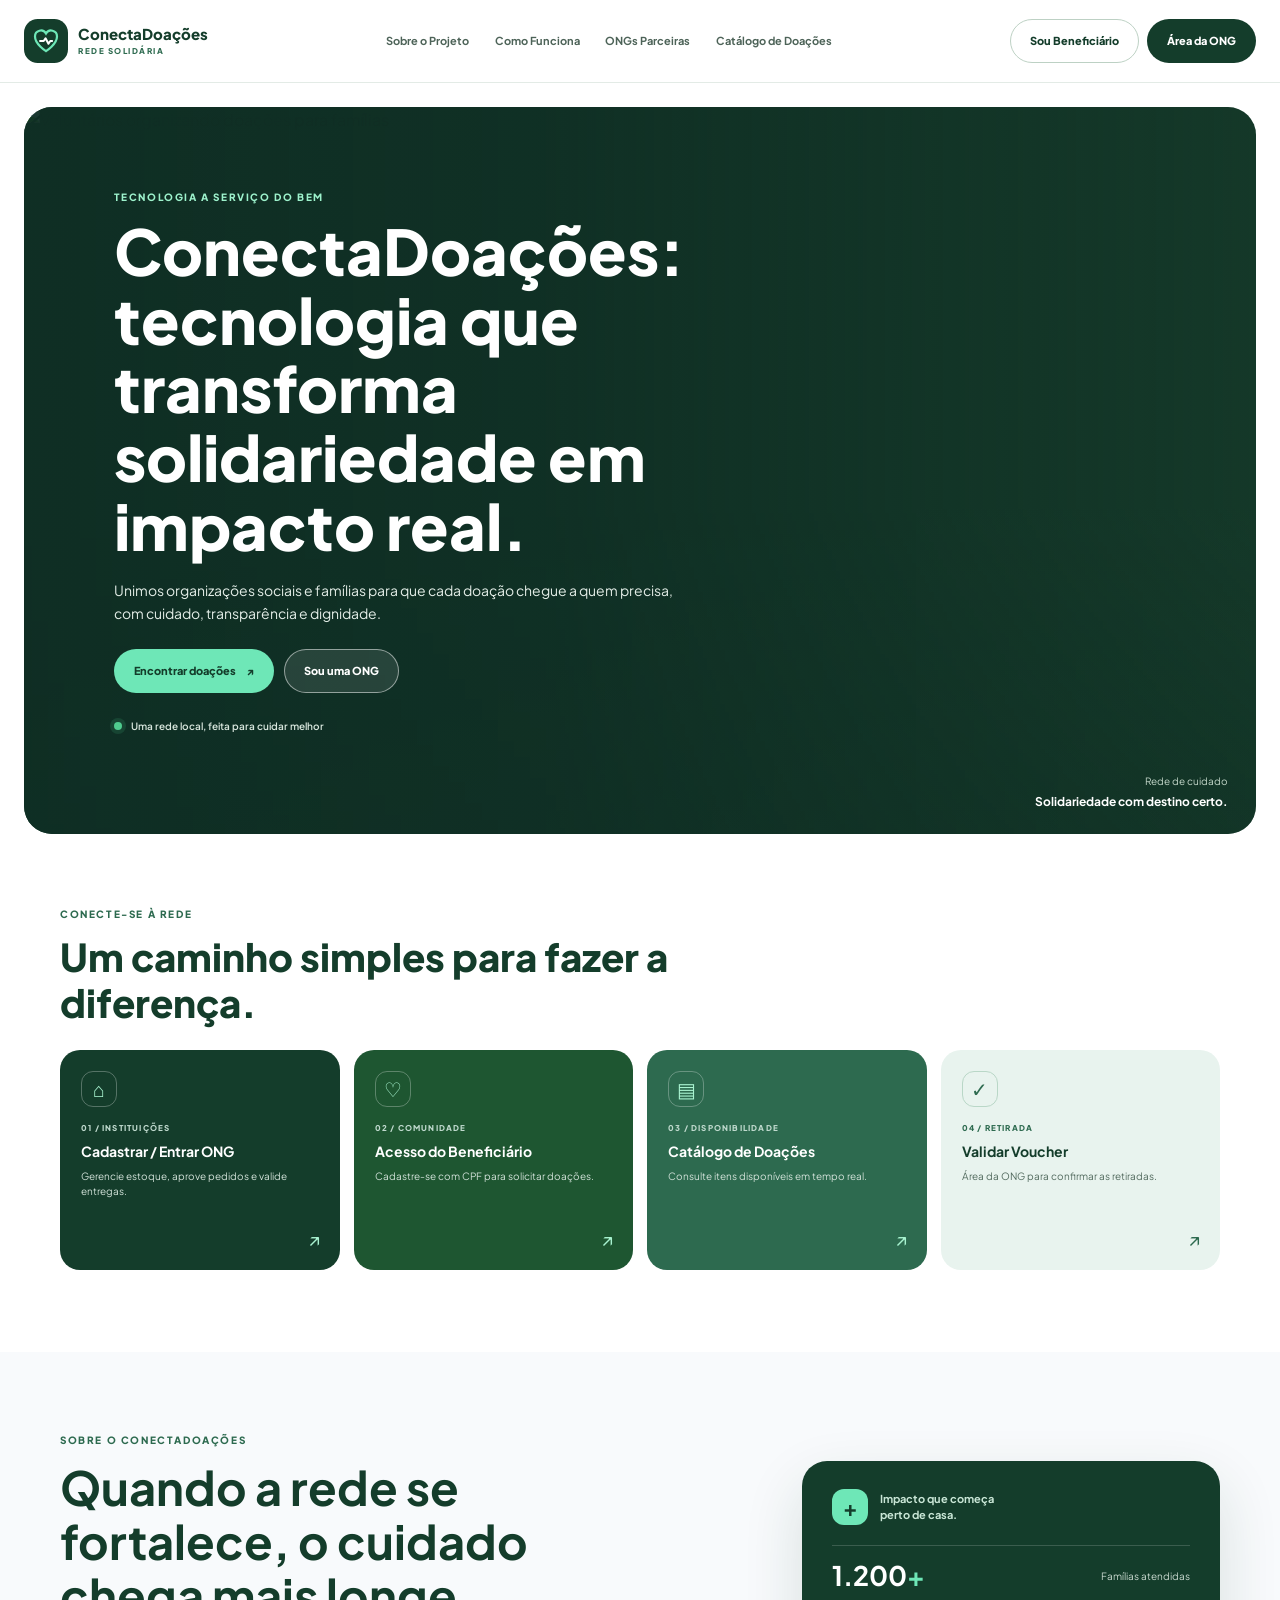
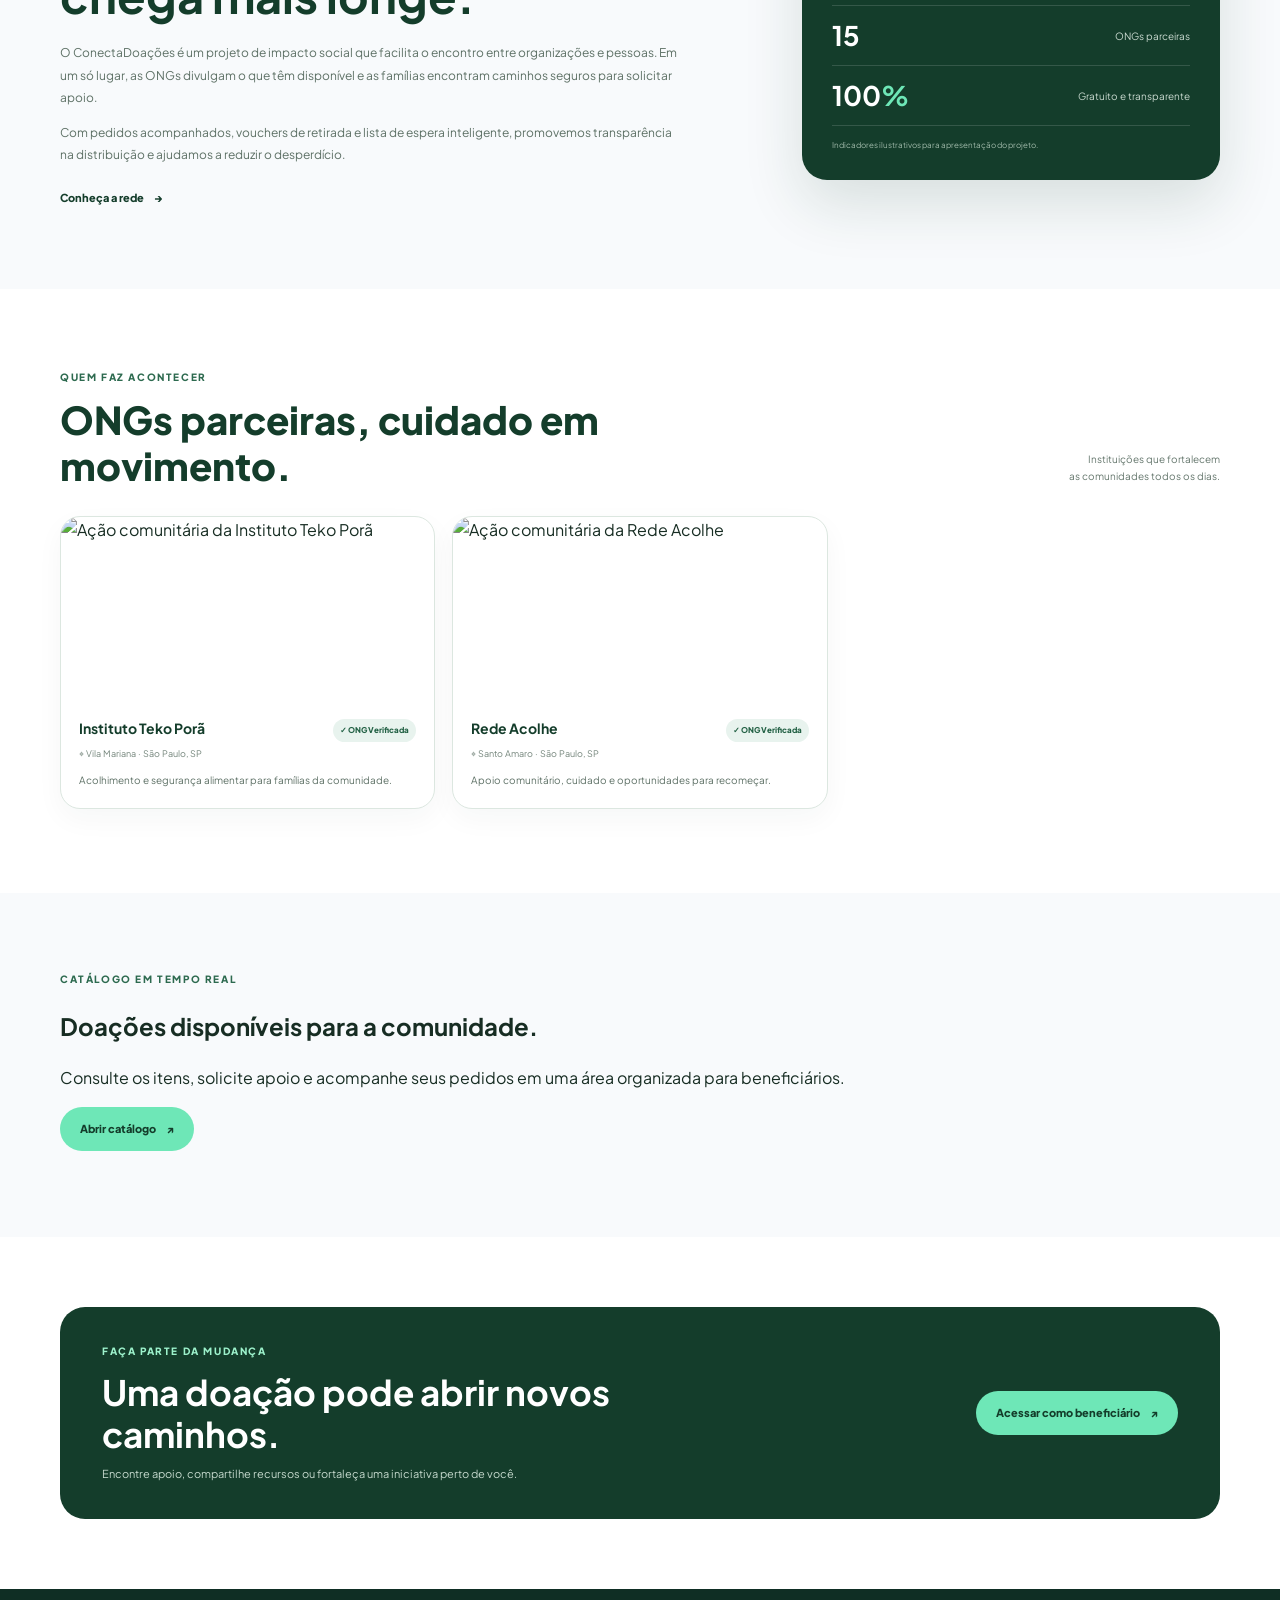
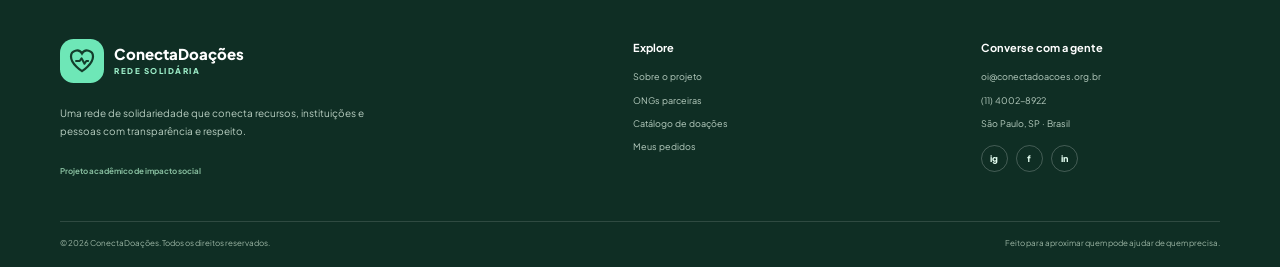
==== commit 7a3b95ba: "mudança no rodape" ====
--- a/index.html
+++ b/index.html
@@ -1,7 +1,5 @@
 <!DOCTYPE html>
 <html lang="pt-BR">
-<<<<<<< HEAD
-
 <head>
     <meta charset="UTF-8">
     <meta name="viewport" content="width=device-width, initial-scale=1.0">
@@ -13,11 +11,10 @@
     <link rel="preconnect" href="https://fonts.gstatic.com" crossorigin>
     <link href="https://fonts.googleapis.com/css2?family=Plus+Jakarta+Sans:wght@400;500;600;700;800&display=swap"
         rel="stylesheet">
-    <script src="https://cdn.tailwindcss.com"></script>
     <link rel="stylesheet" href="./styles.css">
 </head>
 
-<body class="min-h-screen antialiased">
+<body>
     <header class="site-header">
         <div class="header-inner">
             <a class="brand" href="#inicio" aria-label="ConectaDoações, início"><svg class="brand-mark"
@@ -29,7 +26,7 @@
                         stroke-linecap="round" stroke-linejoin="round" />
                 </svg><span class="brand-copy"><strong>ConectaDoações</strong><small>REDE SOLIDÁRIA</small></span></a>
             <button class="mobile-menu-button" id="mobile-menu-button" aria-label="Abrir menu"
-                aria-expanded="false">☰</button>
+                aria-expanded="false" aria-controls="main-nav">☰</button>
                 <nav class="main-nav" id="main-nav"><a href="#sobre">Sobre o Projeto</a><a href="#como-funciona">Como
                     Funciona</a><a href="#ongs">ONGs Parceiras</a><a href="./pages/catalogo.html">Catálogo de Doações</a></nav>
                 <div class="header-actions"><a class="button button-outline" href="./pages/beneficiario.html">Sou Beneficiário</a><a class="button button-solid" href="./pages/ong.html">Área da ONG</a></div>
@@ -155,27 +152,3 @@
 </body>
 
 </html>
-=======
-<head>
-    <meta charset="UTF-8">
-    <meta name="viewport" content="width=device-width, initial-scale=1.0">
-    <title>ConectaDoações</title>
-    <link rel="stylesheet" href="style.css">
-</head>
-<body>
-    <main class="home">
-        <section class="hero" aria-labelledby="titulo-principal">
-            <a class="brand" href="home.html"><span>♥</span> ConectaDoações</a>
-            <p class="eyebrow">REDE DE SOLIDARIEDADE</p>
-            <h1 id="titulo-principal">Juntos, transformamos doações em cuidado.</h1>
-            <p class="hero-text">Escolha como deseja acessar a plataforma para continuar.</p>
-            <div class="choice-grid">
-                <a class="choice-card company" href="pages/acesso-empresa.html"><span class="choice-icon">⌂</span><span class="choice-content"><strong>Sou uma empresa</strong><small>Cadastre sua instituição e publique doações.</small></span><span class="arrow">→</span></a>
-                <a class="choice-card person" href="pages/acesso-usuario.html"><span class="choice-icon">♡</span><span class="choice-content"><strong>Sou uma pessoa</strong><small>Cadastre-se com CPF e acesse as doações disponíveis.</small></span><span class="arrow">→</span></a>
-            </div>
-        </section>
-        <p class="footer-note">Uma plataforma para conectar quem quer ajudar a quem precisa.</p>
-    </main>
-</body>
-</html>
->>>>>>> f3942134ff7b03c64d019e39c68c15b784d560c7
--- a/styles.css
+++ b/styles.css
@@ -13,371 +13,2295 @@
     --shadow: 0 18px 48px rgba(20, 61, 43, .09);
 }
 
-* { box-sizing: border-box; }
-html { scroll-behavior: smooth; scroll-padding-top: 90px; }
-body { margin: 0; color: var(--ink); background: #fff; font-family: 'Plus Jakarta Sans', sans-serif; line-height: 1.6; -webkit-font-smoothing: antialiased; }
-button, input { font: inherit; }
-button, a { -webkit-tap-highlight-color: transparent; }
-a { color: inherit; text-decoration: none; }
-button { cursor: pointer; }
-.hidden { display: none !important; }
-.section-shell { width: min(1160px, calc(100% - 48px)); margin-inline: auto; }
-.site-header { position: sticky; z-index: 20; top: 0; border-bottom: 1px solid rgba(220, 231, 224, .8); background: rgba(255,255,255,.94); backdrop-filter: blur(16px); }
-.header-inner { width: min(1320px, calc(100% - 48px)); height: 82px; margin: auto; display: flex; align-items: center; justify-content: space-between; gap: 25px; }
-.brand { display: inline-flex; align-items: center; gap: 10px; flex: none; color: var(--deep); }
-.brand-mark { width: 44px; height: 44px; }
-.brand-copy { display: grid; line-height: 1.2; }
-.brand-copy strong { font-size: 15px; font-weight: 800; }
-.brand-copy small { margin-top: 4px; color: var(--emerald); font-size: 8px; font-weight: 800; letter-spacing: 1.5px; }
-.main-nav { display: flex; align-items: center; gap: clamp(12px, 2vw, 28px); }
-.main-nav a { color: #4D6358; font-size: 11px; font-weight: 700; white-space: nowrap; }
-.main-nav a:hover, .text-link:hover { color: var(--emerald); }
-.header-actions { display: flex; align-items: center; gap: 8px; white-space: nowrap; }
-.button { min-height: 44px; padding: 0 19px; display: inline-flex; align-items: center; justify-content: center; gap: 10px; border: 1px solid transparent; border-radius: 999px; font-size: 11px; font-weight: 800; transition: .2s; }
-.button:hover { transform: translateY(-2px); }
-.button-outline { color: var(--deep); border-color: #BDD1C4; background: #fff; }
-.button-outline:hover { background: var(--pale); }
-.button-solid { color: #fff; background: var(--deep); }
-.button-solid:hover { background: var(--forest); }
-.button-mint { color: var(--deep); background: var(--mint); }
-.button-mint:hover { background: #91F0CA; }
-.button-glass { color: #fff; border-color: #ffffff80; background: #ffffff1a; }
-.session-label { max-width: 125px; overflow: hidden; color: var(--deep); font-size: 10px; font-weight: 800; text-overflow: ellipsis; }
-.button-quiet { padding: 9px 12px; border: 0; border-radius: 999px; color: var(--deep); background: var(--pale); font-size: 10px; font-weight: 800; }
-.mobile-menu-button { display: none; border: 0; color: var(--deep); background: none; font-size: 24px; }
-.hero-wrap { width: min(1400px, calc(100% - 48px)); margin: 24px auto 0; }
-.hero { position: relative; min-height: 545px; overflow: hidden; isolation: isolate; border-radius: 28px; background: #163B2A; }
-.hero-image, .hero-shade { position: absolute; z-index: -1; inset: 0; width: 100%; height: 100%; }
-.hero-image { object-fit: cover; object-position: center 42%; animation: arrive .9s ease-out both; }
-.hero-shade { background: linear-gradient(90deg, rgba(15,46,36,.95), rgba(15,46,36,.82) 43%, rgba(15,46,36,.2)), linear-gradient(0deg, #0f2e244f, transparent 45%); }
-.hero-content { max-width: 760px; padding: 82px clamp(30px,7vw,98px) 100px; color: #fff; animation: copy .6s .1s both; }
-.eyebrow { margin: 0 0 12px; color: var(--emerald); font-size: 10px; font-weight: 800; letter-spacing: 1.6px; }
-.eyebrow.light { color: #9DF2CC; }
-.hero h1 { max-width: 750px; margin: 0; font-size: clamp(36px,5vw,63px); line-height: 1.09; font-weight: 800; }
-.hero-content > p:not(.eyebrow) { max-width: 570px; margin: 19px 0 25px; color: #E3EDE7; font-size: 14px; }
-.hero-actions { display: flex; flex-wrap: wrap; gap: 10px; }
-.hero-note { display: flex; align-items: center; gap: 9px; margin-top: 25px; color: #D8E6DD; font-size: 10px; font-weight: 600; }
-.live-dot { display: inline-block; width: 8px; height: 8px; flex: none; border-radius: 50%; background: #4FCB8E; box-shadow: 0 0 0 4px #4fcb8e24; }
-.hero-caption { position: absolute; right: 28px; bottom: 23px; display: grid; gap: 3px; color: #fff; text-align: right; }
-.hero-caption span { color: #C3D6C9; font-size: 10px; }
-.hero-caption strong { font-size: 12px; }
-.quick-section { padding: 72px 0 82px; }
-.section-intro h2 { max-width: 670px; margin: 0; color: var(--deep); font-size: clamp(27px,3vw,39px); line-height: 1.2; font-weight: 800; }
-.compact-intro { margin-bottom: 24px; }
-.quick-grid { display: grid; grid-template-columns: repeat(4,1fr); gap: 14px; }
-.quick-card { position: relative; min-height: 220px; padding: 21px; display: flex; flex-direction: column; align-items: flex-start; border: 0; border-radius: 20px; color: #fff; text-align: left; transition: .2s; }
-.quick-card:hover { transform: translateY(-4px); box-shadow: var(--shadow); }
-.quick-dark { background: var(--deep); }
-.quick-forest { background: var(--forest); }
-.quick-emerald { background: var(--emerald); }
-.quick-pale { color: var(--deep); background: var(--pale); }
-.quick-icon { width: 36px; height: 36px; margin-bottom: 15px; display: grid; place-items: center; border: 1px solid #ffffff47; border-radius: 12px; color: #A8F3D0; font-size: 20px; }
-.quick-pale .quick-icon { border-color: #B9D7C7; color: var(--emerald); }
-.quick-number { margin-bottom: 7px; color: #C0DACE; font-size: 8px; font-weight: 800; letter-spacing: 1.2px; }
-.quick-pale .quick-number { color: var(--emerald); }
-.quick-card strong { max-width: 220px; font-size: 14px; line-height: 1.35; }
-.quick-card > span:nth-of-type(3) { max-width: 225px; margin-top: 8px; color: #D2E2D9; font-size: 10px; line-height: 1.55; }
-.quick-pale > span:nth-of-type(3) { color: #536B5F; }
-.quick-card i { position: absolute; right: 19px; bottom: 17px; color: #A8F3D0; font-size: 19px; font-style: normal; }
-.quick-pale i { color: var(--emerald); }
-.about-section { padding: 80px 0; background: var(--paper); }
-.about-layout { display: grid; grid-template-columns: 1.2fr .8fr; gap: 10%; align-items: center; }
-.about-copy h2 { max-width: 610px; margin: 0 0 20px; color: var(--deep); font-size: clamp(30px,3.8vw,47px); line-height: 1.15; }
-.about-copy > p:not(.eyebrow) { max-width: 640px; margin: 0 0 13px; color: #5E7166; font-size: 12px; line-height: 1.85; }
-.text-link { display: inline-flex; gap: 10px; margin-top: 10px; color: var(--deep); font-size: 11px; font-weight: 800; }
-.impact-panel { padding: 28px 30px; border-radius: 25px; color: #fff; background: var(--deep); box-shadow: 0 24px 60px #143d2b24; }
-.impact-heading { display: flex; align-items: center; gap: 12px; padding-bottom: 20px; border-bottom: 1px solid #ffffff2a; color: #C9E6D6; font-size: 11px; font-weight: 700; line-height: 1.5; }
-.impact-mark { width: 36px; height: 36px; display: grid; place-items: center; border-radius: 12px; color: var(--deep); background: var(--mint); font-size: 22px; }
-.impact-stat { display: flex; align-items: center; justify-content: space-between; gap: 10px; padding: 16px 0; border-bottom: 1px solid #ffffff24; }
-.impact-stat strong { font-size: 27px; line-height: 1; }
-.impact-stat strong span { color: var(--mint); }
-.impact-stat > span { color: #C9D9CF; font-size: 10px; }
-.impact-panel > small { display: block; margin-top: 13px; color: #9EB8A8; font-size: 8px; }
-.partners-section { padding-top: 80px; padding-bottom: 84px; }
-.section-heading-row { display: flex; align-items: flex-end; justify-content: space-between; gap: 24px; margin-bottom: 27px; }
-.heading-aside { padding-bottom: 4px; color: var(--muted); font-size: 10px; line-height: 1.7; text-align: right; }
-.partner-grid { display: grid; grid-template-columns: repeat(3,1fr); gap: 17px; }
-.partner-card { overflow: hidden; border: 1px solid var(--line); border-radius: 20px; background: #fff; box-shadow: 0 10px 28px #143d2b0a; }
-.partner-image { display: block; width: 100%; height: 185px; object-fit: cover; }
-.partner-info { padding: 17px 18px 19px; }
-.partner-name-row { display: flex; align-items: flex-start; justify-content: space-between; gap: 9px; }
-.partner-info h3 { margin: 0; color: var(--deep); font-size: 14px; line-height: 1.35; }
-.verified { display: inline-flex; flex: none; align-items: center; gap: 4px; padding: 5px 7px; border-radius: 999px; color: #246246; background: var(--pale); font-size: 8px; font-weight: 800; }
-.partner-location { margin-top: 5px; color: #74857B; font-size: 9px; }
-.partner-info > p:last-child { margin: 11px 0 0; color: #5E7166; font-size: 10px; line-height: 1.7; }
-.catalog-section { padding: 78px 0 86px; background: var(--paper); }
-.catalog-heading { align-items: flex-end; }
-.section-description { margin: 11px 0 0; color: var(--muted); font-size: 11px; }
-.search-field { width: min(260px,100%); height: 43px; padding: 0 13px; display: flex; align-items: center; gap: 8px; border: 1px solid var(--line); border-radius: 999px; color: var(--emerald); background: #fff; }
-.search-field > span { font-size: 22px; }
-.search-field input { width: 100%; border: 0; outline: 0; color: var(--ink); background: transparent; font-size: 10px; }
-.catalog-meta { display: flex; align-items: center; justify-content: space-between; margin-bottom: 14px; color: #60746A; font-size: 9px; }
-.catalog-meta > span:first-child { display: flex; align-items: center; gap: 8px; }
-.catalog-meta .live-dot { width: 7px; height: 7px; }
-.product-grid { display: grid; grid-template-columns: repeat(4,1fr); gap: 14px; }
-.product-card { overflow: hidden; border: 1px solid var(--line); border-radius: 19px; background: #fff; box-shadow: 0 7px 22px #143d2b09; transition: .2s; }
-.product-card:hover { transform: translateY(-3px); box-shadow: 0 15px 32px #143d2b14; }
-.product-art { position: relative; height: 130px; display: grid; place-items: center; background: linear-gradient(140deg,#E8F3EE,#F5FAF7); font-size: 48px; }
-.product-art img { width: 100%; height: 100%; object-fit: cover; }
-.stock-badge { position: absolute; top: 10px; left: 10px; padding: 6px 8px; border-radius: 999px; color: #1B573B; background: #D9F5E7; font-size: 8px; font-weight: 800; }
-.stock-badge.out { color: #844F18; background: #FFF0D6; }
-.product-info { padding: 14px; }
-.product-category { margin: 0 0 4px; color: var(--emerald); font-size: 8px; font-weight: 800; letter-spacing: 1px; text-transform: uppercase; }
-.product-info h3 { min-height: 40px; margin: 0; color: var(--deep); font-size: 13px; line-height: 1.45; }
-.product-org { margin: 7px 0; color: #76867D; font-size: 9px; }
-.product-stock { display: flex; justify-content: space-between; gap: 8px; padding: 9px 0; border-top: 1px solid #EDF2EE; color: #52685C; font-size: 9px; }
-.product-stock strong { color: var(--deep); }
-.product-action { width: 100%; min-height: 37px; border: 0; border-radius: 999px; color: #fff; background: var(--deep); font-size: 9px; font-weight: 800; }
-.product-action:hover { background: var(--emerald); }
-.product-action.wait { color: #704B19; background: #FFF0D6; }
-.product-action:disabled { cursor: default; opacity: .7; }
-.catalog-empty { padding: 32px; border: 1px dashed #B6CABC; border-radius: 16px; color: var(--muted); text-align: center; font-size: 12px; }
-.closing-cta { display: flex; align-items: center; justify-content: space-between; gap: 24px; margin-top: 70px; margin-bottom: 70px; padding: 36px 42px; border-radius: 25px; color: #fff; background: var(--deep); }
-.closing-cta h2 { max-width: 630px; margin: 0; font-size: clamp(24px,3vw,35px); line-height: 1.2; }
-.closing-cta p:not(.eyebrow) { margin: 10px 0 0; color: #C5D9CD; font-size: 11px; }
-.closing-cta .button { flex: none; }
-.site-footer { color: #D8E6DD; background: #0F2E24; }
-.footer-main { display: grid; grid-template-columns: 1.45fr .7fr .8fr; gap: 12%; padding-top: 50px; padding-bottom: 40px; }
-.brand-light { color: #fff; }
-.brand-light .brand-copy small { color: #9DEEC9; }
-.footer-about > p { max-width: 340px; margin: 15px 0; color: #B8CEC1; font-size: 10px; line-height: 1.8; }
-.footer-project { color: #83B99B; font-size: 8px; font-weight: 700; }
-.footer-links, .footer-contact { display: flex; flex-direction: column; align-items: flex-start; gap: 9px; font-size: 9px; }
-.footer-links > strong, .footer-contact > strong { margin-bottom: 5px; color: #fff; font-size: 11px; }
-.footer-links a, .footer-contact a, .footer-contact > span { color: #B8CEC1; }
-.social-links { display: flex; gap: 8px; margin-top: 5px; }
-.social-links a { width: 27px; height: 27px; display: grid; place-items: center; border: 1px solid #ffffff38; border-radius: 50%; color: #E5FFF2; font-size: 9px; font-weight: 800; }
-.footer-bottom { display: flex; justify-content: space-between; gap: 18px; padding-top: 15px; padding-bottom: 17px; border-top: 1px solid #ffffff22; color: #9AB4A3; font-size: 8px; }
-.modal-backdrop { position: fixed; z-index: 50; inset: 0; padding: 20px; display: grid; place-items: center; overflow: auto; background: #10291fcc; backdrop-filter: blur(7px); animation: fade .18s; }
-.modal-card { position: relative; width: min(100%,520px); max-height: 90vh; overflow: auto; padding: 30px; border: 1px solid #E1EBE4; border-radius: 25px; background: #fff; box-shadow: 0 28px 90px #071b12a6; animation: modal .2s; }
-.modal-close { position: absolute; top: 15px; right: 16px; width: 33px; height: 33px; display: grid; place-items: center; border: 0; border-radius: 50%; color: var(--deep); background: #EDF4EF; font-size: 22px; }
-.auth-card { text-align: center; }
-.modal-emblem { width: 44px; height: 44px; margin: 0 auto 12px; display: grid; place-items: center; border-radius: 14px; color: var(--deep); background: var(--pale); font-size: 20px; }
-.auth-card h2, .dashboard-top h2 { margin: 0; color: var(--deep); font-size: 26px; line-height: 1.2; }
-.modal-lead { margin: 9px auto 18px; color: var(--muted); font-size: 10px; }
-.auth-switch { display: grid; grid-template-columns: 1fr 1fr; gap: 4px; margin-bottom: 17px; padding: 4px; border-radius: 999px; background: var(--paper); }
-.auth-switch button { height: 35px; border: 0; border-radius: 999px; color: #66766D; background: transparent; font-size: 9px; font-weight: 800; }
-.auth-switch button.active { color: var(--deep); background: #fff; box-shadow: 0 2px 9px #143d2b14; }
-.form-stack { display: grid; gap: 11px; text-align: left; }
-.form-grid { display: grid; grid-template-columns: 1fr 1fr; gap: 10px; }
-.field { display: grid; gap: 5px; }
-.field label { color: #465C50; font-size: 9px; font-weight: 800; }
-.field input, .field select { width: 100%; min-height: 41px; padding: 0 11px; border: 1px solid #CFDDD3; border-radius: 10px; outline: 0; color: var(--ink); background: #fff; font-size: 10px; }
-.field input:focus, .field select:focus { border-color: var(--emerald); box-shadow: 0 0 0 3px #2d6a4f18; }
-.form-submit { width: 100%; min-height: 43px; margin-top: 3px; border: 0; border-radius: 999px; color: #fff; background: var(--deep); font-size: 10px; font-weight: 800; }
-.form-submit:hover { background: var(--emerald); }
-.auth-create { justify-self: center; border: 0; background: none; }
-.demo-access { margin-top: 15px; padding: 11px; border-radius: 11px; color: #55695D; background: #F3F8F5; text-align: left; font-size: 8px; line-height: 1.8; }
-.demo-access strong { color: var(--deep); }
-.dashboard-card { width: min(100%,960px); padding: 25px; }
-.dashboard-top { position: relative; display: flex; justify-content: space-between; gap: 20px; padding: 3px 45px 18px 0; border-bottom: 1px solid var(--line); }
-.dashboard-top .eyebrow { margin-bottom: 5px; }
-.dashboard-top h2 { font-size: 23px; }
-.dashboard-top > div > p:last-child { margin: 5px 0 0; color: var(--muted); font-size: 9px; }
-.dashboard-top .modal-close { top: 0; right: 0; }
-.dashboard-content { padding-top: 17px; }
-.dashboard-tabs { display: flex; gap: 6px; overflow-x: auto; margin-bottom: 17px; padding-bottom: 4px; }
-.dashboard-tab { flex: none; padding: 9px 12px; border: 1px solid var(--line); border-radius: 999px; color: #617369; background: #fff; font-size: 9px; font-weight: 800; }
-.dashboard-tab.active { border-color: var(--deep); color: #fff; background: var(--deep); }
-.dashboard-panel { display: grid; gap: 12px; }
-.dashboard-panel h3 { margin: 0; color: var(--deep); font-size: 13px; }
-.dashboard-panel-intro { margin: -7px 0 2px; color: var(--muted); font-size: 9px; }
-.dashboard-form { display: grid; grid-template-columns: 1.2fr .8fr .55fr auto; align-items: end; gap: 9px; padding: 13px; border: 1px solid var(--line); border-radius: 14px; background: var(--paper); }
-.dashboard-form .form-submit { width: auto; padding: 0 16px; }
-.dashboard-list { display: grid; gap: 8px; }
-.management-item, .order-item, .wait-item { display: flex; align-items: center; justify-content: space-between; gap: 13px; padding: 13px; border: 1px solid var(--line); border-radius: 13px; background: #fff; }
-.management-item strong, .order-item strong, .wait-item strong { display: block; color: var(--deep); font-size: 10px; }
-.management-item p, .order-item p, .wait-item p { margin: 4px 0 0; color: var(--muted); font-size: 8px; line-height: 1.6; }
-.item-actions { display: flex; flex-wrap: wrap; justify-content: flex-end; gap: 6px; }
-.small-action { min-height: 30px; padding: 0 10px; border: 1px solid #C9DBCE; border-radius: 999px; color: var(--deep); background: #F7FBF8; font-size: 8px; font-weight: 800; }
-.small-action.primary { border-color: var(--deep); color: #fff; background: var(--deep); }
-.small-action.danger { border-color: #E8CACA; color: #8D3E3E; background: #FFF8F8; }
-.small-action:disabled { opacity: .45; cursor: not-allowed; }
-.status-pill { display: inline-block; margin-top: 6px; padding: 4px 7px; border-radius: 999px; color: #285D42; background: var(--pale); font-size: 8px; font-weight: 800; }
-.status-pill.pending { color: #79571C; background: #FFF3D9; }
-.status-pill.done { color: #496354; background: #EDF2EE; }
-.voucher-digital { display: grid; grid-template-columns: 1fr auto; align-items: center; gap: 4px 12px; padding: 12px; border: 1px solid #A9DEC1; border-radius: 14px; background: linear-gradient(110deg,#E8F8EE,#F5FBF7); }
-.voucher-digital strong { color: var(--deep); font-size: 10px; }
-.voucher-digital code { grid-row: span 2; color: var(--forest); font-size: 16px; font-weight: 800; letter-spacing: 1px; }
-.voucher-digital p { margin: 0; color: #597565; font-size: 8px; }
-.empty-state { padding: 22px; border: 1px dashed #C5D6CA; border-radius: 12px; color: var(--muted); text-align: center; font-size: 9px; }
-.validation-form { display: grid; grid-template-columns: 1fr auto; align-items: end; gap: 9px; padding: 13px; border-radius: 14px; background: var(--paper); }
-.validation-form .form-submit { width: auto; padding: 0 17px; }
-.notice { padding: 10px 12px; border-radius: 10px; color: #285D42; background: var(--pale); font-size: 9px; }
-.notice.error { color: #853F3F; background: #FFF0EE; }
-.toast-region { position: fixed; z-index: 80; right: 19px; bottom: 19px; width: min(350px,calc(100% - 38px)); display: grid; gap: 8px; }
-.toast { display: flex; align-items: flex-start; gap: 9px; padding: 13px 15px; border: 1px solid #CDE2D3; border-radius: 14px; color: var(--deep); background: #fff; box-shadow: 0 12px 35px #0f2e242b; font-size: 10px; font-weight: 700; animation: toast .2s; }
-.toast-mark { width: 19px; height: 19px; flex: none; display: grid; place-items: center; border-radius: 50%; color: var(--deep); background: var(--mint); }
-@keyframes arrive { from { transform: scale(1.03); opacity: .7; } to { transform: scale(1); opacity: 1; } }
-@keyframes copy { from { transform: translateY(10px); opacity: 0; } to { transform: none; opacity: 1; } }
-@keyframes fade { from { opacity: 0; } to { opacity: 1; } }
-@keyframes modal { from { transform: translateY(8px); opacity: 0; } to { transform: none; opacity: 1; } }
-@keyframes toast { from { transform: translateX(10px); opacity: 0; } to { transform: none; opacity: 1; } }
+* {
+    box-sizing: border-box;
+}
+
+html {
+    scroll-behavior: smooth;
+    scroll-padding-top: 90px;
+}
+
+body {
+    margin: 0;
+    color: var(--ink);
+    background: #fff;
+    font-family: 'Plus Jakarta Sans', sans-serif;
+    line-height: 1.6;
+    -webkit-font-smoothing: antialiased;
+}
+
+button,
+input {
+    font: inherit;
+}
+
+button,
+a {
+    -webkit-tap-highlight-color: transparent;
+}
+
+a {
+    color: inherit;
+    text-decoration: none;
+}
+
+button {
+    cursor: pointer;
+}
+
+.hidden {
+    display: none !important;
+}
+
+.section-shell {
+    width: min(1160px, calc(100% - 48px));
+    margin-inline: auto;
+}
+
+.site-header {
+    position: sticky;
+    z-index: 20;
+    top: 0;
+    border-bottom: 1px solid rgba(220, 231, 224, .8);
+    background: rgba(255, 255, 255, .94);
+    backdrop-filter: blur(16px);
+}
+
+.header-inner {
+    width: min(1320px, calc(100% - 48px));
+    height: 82px;
+    margin: auto;
+    display: flex;
+    align-items: center;
+    justify-content: space-between;
+    gap: 25px;
+}
+
+.brand {
+    display: inline-flex;
+    align-items: center;
+    gap: 10px;
+    flex: none;
+    color: var(--deep);
+}
+
+.brand-mark {
+    width: 44px;
+    height: 44px;
+}
+
+.brand-copy {
+    display: grid;
+    line-height: 1.2;
+}
+
+.brand-copy strong {
+    font-size: 15px;
+    font-weight: 800;
+}
+
+.brand-copy small {
+    margin-top: 4px;
+    color: var(--emerald);
+    font-size: 8px;
+    font-weight: 800;
+    letter-spacing: 1.5px;
+}
+
+.main-nav {
+    display: flex;
+    align-items: center;
+    gap: clamp(12px, 2vw, 28px);
+}
+
+.main-nav a {
+    color: #4D6358;
+    font-size: 11px;
+    font-weight: 700;
+    white-space: nowrap;
+}
+
+.main-nav a:hover,
+.text-link:hover {
+    color: var(--emerald);
+}
+
+.header-actions {
+    display: flex;
+    align-items: center;
+    gap: 8px;
+    white-space: nowrap;
+}
+
+.button {
+    min-height: 44px;
+    padding: 0 19px;
+    display: inline-flex;
+    align-items: center;
+    justify-content: center;
+    gap: 10px;
+    border: 1px solid transparent;
+    border-radius: 999px;
+    font-size: 11px;
+    font-weight: 800;
+    transition: .2s;
+}
+
+.button:hover {
+    transform: translateY(-2px);
+}
+
+.button-outline {
+    color: var(--deep);
+    border-color: #BDD1C4;
+    background: #fff;
+}
+
+.button-outline:hover {
+    background: var(--pale);
+}
+
+.button-solid {
+    color: #fff;
+    background: var(--deep);
+}
+
+.button-solid:hover {
+    background: var(--forest);
+}
+
+.button-mint {
+    color: var(--deep);
+    background: var(--mint);
+}
+
+.button-mint:hover {
+    background: #91F0CA;
+}
+
+.button-glass {
+    color: #fff;
+    border-color: #ffffff80;
+    background: #ffffff1a;
+}
+
+.session-label {
+    max-width: 125px;
+    overflow: hidden;
+    color: var(--deep);
+    font-size: 10px;
+    font-weight: 800;
+    text-overflow: ellipsis;
+}
+
+.button-quiet {
+    padding: 9px 12px;
+    border: 0;
+    border-radius: 999px;
+    color: var(--deep);
+    background: var(--pale);
+    font-size: 10px;
+    font-weight: 800;
+}
+
+.mobile-menu-button {
+    display: none;
+    border: 0;
+    color: var(--deep);
+    background: none;
+    font-size: 24px;
+}
+
+.hero-wrap {
+    width: min(1400px, calc(100% - 48px));
+    margin: 24px auto 0;
+}
+
+.hero {
+    position: relative;
+    min-height: 545px;
+    overflow: hidden;
+    isolation: isolate;
+    border-radius: 28px;
+    background: #163B2A;
+}
+
+.hero-image,
+.hero-shade {
+    position: absolute;
+    z-index: -1;
+    inset: 0;
+    width: 100%;
+    height: 100%;
+}
+
+.hero-image {
+    object-fit: cover;
+    object-position: center 42%;
+    animation: arrive .9s ease-out both;
+}
+
+.hero-shade {
+    background: linear-gradient(90deg, rgba(15, 46, 36, .95), rgba(15, 46, 36, .82) 43%, rgba(15, 46, 36, .2)), linear-gradient(0deg, #0f2e244f, transparent 45%);
+}
+
+.hero-content {
+    max-width: 760px;
+    padding: 82px clamp(30px, 7vw, 98px) 100px;
+    color: #fff;
+    animation: copy .6s .1s both;
+}
+
+.eyebrow {
+    margin: 0 0 12px;
+    color: var(--emerald);
+    font-size: 10px;
+    font-weight: 800;
+    letter-spacing: 1.6px;
+}
+
+.eyebrow.light {
+    color: #9DF2CC;
+}
+
+.hero h1 {
+    max-width: 750px;
+    margin: 0;
+    font-size: clamp(36px, 5vw, 63px);
+    line-height: 1.09;
+    font-weight: 800;
+}
+
+.hero-content>p:not(.eyebrow) {
+    max-width: 570px;
+    margin: 19px 0 25px;
+    color: #E3EDE7;
+    font-size: 14px;
+}
+
+.hero-actions {
+    display: flex;
+    flex-wrap: wrap;
+    gap: 10px;
+}
+
+.hero-note {
+    display: flex;
+    align-items: center;
+    gap: 9px;
+    margin-top: 25px;
+    color: #D8E6DD;
+    font-size: 10px;
+    font-weight: 600;
+}
+
+.live-dot {
+    display: inline-block;
+    width: 8px;
+    height: 8px;
+    flex: none;
+    border-radius: 50%;
+    background: #4FCB8E;
+    box-shadow: 0 0 0 4px #4fcb8e24;
+}
+
+.hero-caption {
+    position: absolute;
+    right: 28px;
+    bottom: 23px;
+    display: grid;
+    gap: 3px;
+    color: #fff;
+    text-align: right;
+}
+
+.hero-caption span {
+    color: #C3D6C9;
+    font-size: 10px;
+}
+
+.hero-caption strong {
+    font-size: 12px;
+}
+
+.quick-section {
+    padding: 72px 0 82px;
+}
+
+.section-intro h2 {
+    max-width: 670px;
+    margin: 0;
+    color: var(--deep);
+    font-size: clamp(27px, 3vw, 39px);
+    line-height: 1.2;
+    font-weight: 800;
+}
+
+.compact-intro {
+    margin-bottom: 24px;
+}
+
+.quick-grid {
+    display: grid;
+    grid-template-columns: repeat(4, 1fr);
+    gap: 14px;
+}
+
+.quick-card {
+    position: relative;
+    min-height: 220px;
+    padding: 21px;
+    display: flex;
+    flex-direction: column;
+    align-items: flex-start;
+    border: 0;
+    border-radius: 20px;
+    color: #fff;
+    text-align: left;
+    transition: .2s;
+}
+
+.quick-card:hover {
+    transform: translateY(-4px);
+    box-shadow: var(--shadow);
+}
+
+.quick-dark {
+    background: var(--deep);
+}
+
+.quick-forest {
+    background: var(--forest);
+}
+
+.quick-emerald {
+    background: var(--emerald);
+}
+
+.quick-pale {
+    color: var(--deep);
+    background: var(--pale);
+}
+
+.quick-icon {
+    width: 36px;
+    height: 36px;
+    margin-bottom: 15px;
+    display: grid;
+    place-items: center;
+    border: 1px solid #ffffff47;
+    border-radius: 12px;
+    color: #A8F3D0;
+    font-size: 20px;
+}
+
+.quick-pale .quick-icon {
+    border-color: #B9D7C7;
+    color: var(--emerald);
+}
+
+.quick-number {
+    margin-bottom: 7px;
+    color: #C0DACE;
+    font-size: 8px;
+    font-weight: 800;
+    letter-spacing: 1.2px;
+}
+
+.quick-pale .quick-number {
+    color: var(--emerald);
+}
+
+.quick-card strong {
+    max-width: 220px;
+    font-size: 14px;
+    line-height: 1.35;
+}
+
+.quick-card>span:nth-of-type(3) {
+    max-width: 225px;
+    margin-top: 8px;
+    color: #D2E2D9;
+    font-size: 10px;
+    line-height: 1.55;
+}
+
+.quick-pale>span:nth-of-type(3) {
+    color: #536B5F;
+}
+
+.quick-card i {
+    position: absolute;
+    right: 19px;
+    bottom: 17px;
+    color: #A8F3D0;
+    font-size: 19px;
+    font-style: normal;
+}
+
+.quick-pale i {
+    color: var(--emerald);
+}
+
+.about-section {
+    padding: 80px 0;
+    background: var(--paper);
+}
+
+.about-layout {
+    display: grid;
+    grid-template-columns: 1.2fr .8fr;
+    gap: 10%;
+    align-items: center;
+}
+
+.about-copy h2 {
+    max-width: 610px;
+    margin: 0 0 20px;
+    color: var(--deep);
+    font-size: clamp(30px, 3.8vw, 47px);
+    line-height: 1.15;
+}
+
+.about-copy>p:not(.eyebrow) {
+    max-width: 640px;
+    margin: 0 0 13px;
+    color: #5E7166;
+    font-size: 12px;
+    line-height: 1.85;
+}
+
+.text-link {
+    display: inline-flex;
+    gap: 10px;
+    margin-top: 10px;
+    color: var(--deep);
+    font-size: 11px;
+    font-weight: 800;
+}
+
+.impact-panel {
+    padding: 28px 30px;
+    border-radius: 25px;
+    color: #fff;
+    background: var(--deep);
+    box-shadow: 0 24px 60px #143d2b24;
+}
+
+.impact-heading {
+    display: flex;
+    align-items: center;
+    gap: 12px;
+    padding-bottom: 20px;
+    border-bottom: 1px solid #ffffff2a;
+    color: #C9E6D6;
+    font-size: 11px;
+    font-weight: 700;
+    line-height: 1.5;
+}
+
+.impact-mark {
+    width: 36px;
+    height: 36px;
+    display: grid;
+    place-items: center;
+    border-radius: 12px;
+    color: var(--deep);
+    background: var(--mint);
+    font-size: 22px;
+}
+
+.impact-stat {
+    display: flex;
+    align-items: center;
+    justify-content: space-between;
+    gap: 10px;
+    padding: 16px 0;
+    border-bottom: 1px solid #ffffff24;
+}
+
+.impact-stat strong {
+    font-size: 27px;
+    line-height: 1;
+}
+
+.impact-stat strong span {
+    color: var(--mint);
+}
+
+.impact-stat>span {
+    color: #C9D9CF;
+    font-size: 10px;
+}
+
+.impact-panel>small {
+    display: block;
+    margin-top: 13px;
+    color: #9EB8A8;
+    font-size: 8px;
+}
+
+.partners-section {
+    padding-top: 80px;
+    padding-bottom: 84px;
+}
+
+.section-heading-row {
+    display: flex;
+    align-items: flex-end;
+    justify-content: space-between;
+    gap: 24px;
+    margin-bottom: 27px;
+}
+
+.heading-aside {
+    padding-bottom: 4px;
+    color: var(--muted);
+    font-size: 10px;
+    line-height: 1.7;
+    text-align: right;
+}
+
+.partner-grid {
+    display: grid;
+    grid-template-columns: repeat(3, 1fr);
+    gap: 17px;
+}
+
+.partner-card {
+    overflow: hidden;
+    border: 1px solid var(--line);
+    border-radius: 20px;
+    background: #fff;
+    box-shadow: 0 10px 28px #143d2b0a;
+}
+
+.partner-image {
+    display: block;
+    width: 100%;
+    height: 185px;
+    object-fit: cover;
+}
+
+.partner-info {
+    padding: 17px 18px 19px;
+}
+
+.partner-name-row {
+    display: flex;
+    align-items: flex-start;
+    justify-content: space-between;
+    gap: 9px;
+}
+
+.partner-info h3 {
+    margin: 0;
+    color: var(--deep);
+    font-size: 14px;
+    line-height: 1.35;
+}
+
+.verified {
+    display: inline-flex;
+    flex: none;
+    align-items: center;
+    gap: 4px;
+    padding: 5px 7px;
+    border-radius: 999px;
+    color: #246246;
+    background: var(--pale);
+    font-size: 8px;
+    font-weight: 800;
+}
+
+.partner-location {
+    margin-top: 5px;
+    color: #74857B;
+    font-size: 9px;
+}
+
+.partner-info>p:last-child {
+    margin: 11px 0 0;
+    color: #5E7166;
+    font-size: 10px;
+    line-height: 1.7;
+}
+
+.catalog-section {
+    padding: 78px 0 86px;
+    background: var(--paper);
+}
+
+.catalog-heading {
+    align-items: flex-end;
+}
+
+.section-description {
+    margin: 11px 0 0;
+    color: var(--muted);
+    font-size: 11px;
+}
+
+.search-field {
+    width: min(260px, 100%);
+    height: 43px;
+    padding: 0 13px;
+    display: flex;
+    align-items: center;
+    gap: 8px;
+    border: 1px solid var(--line);
+    border-radius: 999px;
+    color: var(--emerald);
+    background: #fff;
+}
+
+.search-field>span {
+    font-size: 22px;
+}
+
+.search-field input {
+    width: 100%;
+    border: 0;
+    outline: 0;
+    color: var(--ink);
+    background: transparent;
+    font-size: 10px;
+}
+
+.catalog-meta {
+    display: flex;
+    align-items: center;
+    justify-content: space-between;
+    margin-bottom: 14px;
+    color: #60746A;
+    font-size: 9px;
+}
+
+.catalog-meta>span:first-child {
+    display: flex;
+    align-items: center;
+    gap: 8px;
+}
+
+.catalog-meta .live-dot {
+    width: 7px;
+    height: 7px;
+}
+
+.product-grid {
+    display: grid;
+    grid-template-columns: repeat(4, 1fr);
+    gap: 14px;
+}
+
+.product-card {
+    overflow: hidden;
+    border: 1px solid var(--line);
+    border-radius: 19px;
+    background: #fff;
+    box-shadow: 0 7px 22px #143d2b09;
+    transition: .2s;
+}
+
+.product-card:hover {
+    transform: translateY(-3px);
+    box-shadow: 0 15px 32px #143d2b14;
+}
+
+.product-art {
+    position: relative;
+    height: 130px;
+    display: grid;
+    place-items: center;
+    background: linear-gradient(140deg, #E8F3EE, #F5FAF7);
+    font-size: 48px;
+}
+
+.product-art img {
+    width: 100%;
+    height: 100%;
+    object-fit: cover;
+}
+
+.stock-badge {
+    position: absolute;
+    top: 10px;
+    left: 10px;
+    padding: 6px 8px;
+    border-radius: 999px;
+    color: #1B573B;
+    background: #D9F5E7;
+    font-size: 8px;
+    font-weight: 800;
+}
+
+.stock-badge.out {
+    color: #844F18;
+    background: #FFF0D6;
+}
+
+.product-info {
+    padding: 14px;
+}
+
+.product-category {
+    margin: 0 0 4px;
+    color: var(--emerald);
+    font-size: 8px;
+    font-weight: 800;
+    letter-spacing: 1px;
+    text-transform: uppercase;
+}
+
+.product-info h3 {
+    min-height: 40px;
+    margin: 0;
+    color: var(--deep);
+    font-size: 13px;
+    line-height: 1.45;
+}
+
+.product-org {
+    margin: 7px 0;
+    color: #76867D;
+    font-size: 9px;
+}
+
+.product-stock {
+    display: flex;
+    justify-content: space-between;
+    gap: 8px;
+    padding: 9px 0;
+    border-top: 1px solid #EDF2EE;
+    color: #52685C;
+    font-size: 9px;
+}
+
+.product-stock strong {
+    color: var(--deep);
+}
+
+.product-action {
+    width: 100%;
+    min-height: 37px;
+    border: 0;
+    border-radius: 999px;
+    color: #fff;
+    background: var(--deep);
+    font-size: 9px;
+    font-weight: 800;
+}
+
+.product-action:hover {
+    background: var(--emerald);
+}
+
+.product-action.wait {
+    color: #704B19;
+    background: #FFF0D6;
+}
+
+.product-action:disabled {
+    cursor: default;
+    opacity: .7;
+}
+
+.catalog-empty {
+    padding: 32px;
+    border: 1px dashed #B6CABC;
+    border-radius: 16px;
+    color: var(--muted);
+    text-align: center;
+    font-size: 12px;
+}
+
+.closing-cta {
+    display: flex;
+    align-items: center;
+    justify-content: space-between;
+    gap: 24px;
+    margin-top: 70px;
+    margin-bottom: 70px;
+    padding: 36px 42px;
+    border-radius: 25px;
+    color: #fff;
+    background: var(--deep);
+}
+
+.closing-cta h2 {
+    max-width: 630px;
+    margin: 0;
+    font-size: clamp(24px, 3vw, 35px);
+    line-height: 1.2;
+}
+
+.closing-cta p:not(.eyebrow) {
+    margin: 10px 0 0;
+    color: #C5D9CD;
+    font-size: 11px;
+}
+
+.closing-cta .button {
+    flex: none;
+}
+
+.site-footer {
+    color: #D8E6DD;
+    background: #0F2E24;
+}
+
+.footer-main {
+    display: grid;
+    grid-template-columns: 1.45fr .7fr .8fr;
+    gap: 12%;
+    padding-top: 50px;
+    padding-bottom: 40px;
+}
+
+.brand-light {
+    color: #fff;
+}
+
+.brand-light .brand-copy small {
+    color: #9DEEC9;
+}
+
+.footer-about>p {
+    max-width: 340px;
+    margin: 15px 0;
+    color: #B8CEC1;
+    font-size: 10px;
+    line-height: 1.8;
+}
+
+.footer-project {
+    color: #83B99B;
+    font-size: 8px;
+    font-weight: 700;
+}
+
+.footer-links,
+.footer-contact {
+    display: flex;
+    flex-direction: column;
+    align-items: flex-start;
+    gap: 9px;
+    font-size: 9px;
+}
+
+.footer-links>strong,
+.footer-contact>strong {
+    margin-bottom: 5px;
+    color: #fff;
+    font-size: 11px;
+}
+
+.footer-links a,
+.footer-contact a,
+.footer-contact>span {
+    color: #B8CEC1;
+}
+
+.social-links {
+    display: flex;
+    gap: 8px;
+    margin-top: 5px;
+}
+
+.social-links a {
+    width: 27px;
+    height: 27px;
+    display: grid;
+    place-items: center;
+    border: 1px solid #ffffff38;
+    border-radius: 50%;
+    color: #E5FFF2;
+    font-size: 9px;
+    font-weight: 800;
+}
+
+.footer-bottom {
+    display: flex;
+    justify-content: space-between;
+    gap: 18px;
+    padding-top: 15px;
+    padding-bottom: 17px;
+    border-top: 1px solid #ffffff22;
+    color: #9AB4A3;
+    font-size: 8px;
+}
+
+.modal-backdrop {
+    position: fixed;
+    z-index: 50;
+    inset: 0;
+    padding: 20px;
+    display: grid;
+    place-items: center;
+    overflow: auto;
+    background: #10291fcc;
+    backdrop-filter: blur(7px);
+    animation: fade .18s;
+}
+
+.modal-card {
+    position: relative;
+    width: min(100%, 520px);
+    max-height: 90vh;
+    overflow: auto;
+    padding: 30px;
+    border: 1px solid #E1EBE4;
+    border-radius: 25px;
+    background: #fff;
+    box-shadow: 0 28px 90px #071b12a6;
+    animation: modal .2s;
+}
+
+.modal-close {
+    position: absolute;
+    top: 15px;
+    right: 16px;
+    width: 33px;
+    height: 33px;
+    display: grid;
+    place-items: center;
+    border: 0;
+    border-radius: 50%;
+    color: var(--deep);
+    background: #EDF4EF;
+    font-size: 22px;
+}
+
+.auth-card {
+    text-align: center;
+}
+
+.modal-emblem {
+    width: 44px;
+    height: 44px;
+    margin: 0 auto 12px;
+    display: grid;
+    place-items: center;
+    border-radius: 14px;
+    color: var(--deep);
+    background: var(--pale);
+    font-size: 20px;
+}
+
+.auth-card h2,
+.dashboard-top h2 {
+    margin: 0;
+    color: var(--deep);
+    font-size: 26px;
+    line-height: 1.2;
+}
+
+.modal-lead {
+    margin: 9px auto 18px;
+    color: var(--muted);
+    font-size: 10px;
+}
+
+.auth-switch {
+    display: grid;
+    grid-template-columns: 1fr 1fr;
+    gap: 4px;
+    margin-bottom: 17px;
+    padding: 4px;
+    border-radius: 999px;
+    background: var(--paper);
+}
+
+.auth-switch button {
+    height: 35px;
+    border: 0;
+    border-radius: 999px;
+    color: #66766D;
+    background: transparent;
+    font-size: 9px;
+    font-weight: 800;
+}
+
+.auth-switch button.active {
+    color: var(--deep);
+    background: #fff;
+    box-shadow: 0 2px 9px #143d2b14;
+}
+
+.form-stack {
+    display: grid;
+    gap: 11px;
+    text-align: left;
+}
+
+.form-grid {
+    display: grid;
+    grid-template-columns: 1fr 1fr;
+    gap: 10px;
+}
+
+.field {
+    display: grid;
+    gap: 5px;
+}
+
+.field label {
+    color: #465C50;
+    font-size: 9px;
+    font-weight: 800;
+}
+
+.field input,
+.field select {
+    width: 100%;
+    min-height: 41px;
+    padding: 0 11px;
+    border: 1px solid #CFDDD3;
+    border-radius: 10px;
+    outline: 0;
+    color: var(--ink);
+    background: #fff;
+    font-size: 10px;
+}
+
+.field input:focus,
+.field select:focus {
+    border-color: var(--emerald);
+    box-shadow: 0 0 0 3px #2d6a4f18;
+}
+
+.form-submit {
+    width: 100%;
+    min-height: 43px;
+    margin-top: 3px;
+    border: 0;
+    border-radius: 999px;
+    color: #fff;
+    background: var(--deep);
+    font-size: 10px;
+    font-weight: 800;
+}
+
+.form-submit:hover {
+    background: var(--emerald);
+}
+
+.auth-create {
+    justify-self: center;
+    border: 0;
+    background: none;
+}
+
+.demo-access {
+    margin-top: 15px;
+    padding: 11px;
+    border-radius: 11px;
+    color: #55695D;
+    background: #F3F8F5;
+    text-align: left;
+    font-size: 8px;
+    line-height: 1.8;
+}
+
+.demo-access strong {
+    color: var(--deep);
+}
+
+.dashboard-card {
+    width: min(100%, 960px);
+    padding: 25px;
+}
+
+.dashboard-top {
+    position: relative;
+    display: flex;
+    justify-content: space-between;
+    gap: 20px;
+    padding: 3px 45px 18px 0;
+    border-bottom: 1px solid var(--line);
+}
+
+.dashboard-top .eyebrow {
+    margin-bottom: 5px;
+}
+
+.dashboard-top h2 {
+    font-size: 23px;
+}
+
+.dashboard-top>div>p:last-child {
+    margin: 5px 0 0;
+    color: var(--muted);
+    font-size: 9px;
+}
+
+.dashboard-top .modal-close {
+    top: 0;
+    right: 0;
+}
+
+.dashboard-content {
+    padding-top: 17px;
+}
+
+.dashboard-tabs {
+    display: flex;
+    gap: 6px;
+    overflow-x: auto;
+    margin-bottom: 17px;
+    padding-bottom: 4px;
+}
+
+.dashboard-tab {
+    flex: none;
+    padding: 9px 12px;
+    border: 1px solid var(--line);
+    border-radius: 999px;
+    color: #617369;
+    background: #fff;
+    font-size: 9px;
+    font-weight: 800;
+}
+
+.dashboard-tab.active {
+    border-color: var(--deep);
+    color: #fff;
+    background: var(--deep);
+}
+
+.dashboard-panel {
+    display: grid;
+    gap: 12px;
+}
+
+.dashboard-panel h3 {
+    margin: 0;
+    color: var(--deep);
+    font-size: 13px;
+}
+
+.dashboard-panel-intro {
+    margin: -7px 0 2px;
+    color: var(--muted);
+    font-size: 9px;
+}
+
+.dashboard-form {
+    display: grid;
+    grid-template-columns: 1.2fr .8fr .55fr auto;
+    align-items: end;
+    gap: 9px;
+    padding: 13px;
+    border: 1px solid var(--line);
+    border-radius: 14px;
+    background: var(--paper);
+}
+
+.dashboard-form .form-submit {
+    width: auto;
+    padding: 0 16px;
+}
+
+.dashboard-list {
+    display: grid;
+    gap: 8px;
+}
+
+.management-item,
+.order-item,
+.wait-item {
+    display: flex;
+    align-items: center;
+    justify-content: space-between;
+    gap: 13px;
+    padding: 13px;
+    border: 1px solid var(--line);
+    border-radius: 13px;
+    background: #fff;
+}
+
+.management-item strong,
+.order-item strong,
+.wait-item strong {
+    display: block;
+    color: var(--deep);
+    font-size: 10px;
+}
+
+.management-item p,
+.order-item p,
+.wait-item p {
+    margin: 4px 0 0;
+    color: var(--muted);
+    font-size: 8px;
+    line-height: 1.6;
+}
+
+.item-actions {
+    display: flex;
+    flex-wrap: wrap;
+    justify-content: flex-end;
+    gap: 6px;
+}
+
+.small-action {
+    min-height: 30px;
+    padding: 0 10px;
+    border: 1px solid #C9DBCE;
+    border-radius: 999px;
+    color: var(--deep);
+    background: #F7FBF8;
+    font-size: 8px;
+    font-weight: 800;
+}
+
+.small-action.primary {
+    border-color: var(--deep);
+    color: #fff;
+    background: var(--deep);
+}
+
+.small-action.danger {
+    border-color: #E8CACA;
+    color: #8D3E3E;
+    background: #FFF8F8;
+}
+
+.small-action:disabled {
+    opacity: .45;
+    cursor: not-allowed;
+}
+
+.status-pill {
+    display: inline-block;
+    margin-top: 6px;
+    padding: 4px 7px;
+    border-radius: 999px;
+    color: #285D42;
+    background: var(--pale);
+    font-size: 8px;
+    font-weight: 800;
+}
+
+.status-pill.pending {
+    color: #79571C;
+    background: #FFF3D9;
+}
+
+.status-pill.done {
+    color: #496354;
+    background: #EDF2EE;
+}
+
+.voucher-digital {
+    display: grid;
+    grid-template-columns: 1fr auto;
+    align-items: center;
+    gap: 4px 12px;
+    padding: 12px;
+    border: 1px solid #A9DEC1;
+    border-radius: 14px;
+    background: linear-gradient(110deg, #E8F8EE, #F5FBF7);
+}
+
+.voucher-digital strong {
+    color: var(--deep);
+    font-size: 10px;
+}
+
+.voucher-digital code {
+    grid-row: span 2;
+    color: var(--forest);
+    font-size: 16px;
+    font-weight: 800;
+    letter-spacing: 1px;
+}
+
+.voucher-digital p {
+    margin: 0;
+    color: #597565;
+    font-size: 8px;
+}
+
+.empty-state {
+    padding: 22px;
+    border: 1px dashed #C5D6CA;
+    border-radius: 12px;
+    color: var(--muted);
+    text-align: center;
+    font-size: 9px;
+}
+
+.validation-form {
+    display: grid;
+    grid-template-columns: 1fr auto;
+    align-items: end;
+    gap: 9px;
+    padding: 13px;
+    border-radius: 14px;
+    background: var(--paper);
+}
+
+.validation-form .form-submit {
+    width: auto;
+    padding: 0 17px;
+}
+
+.notice {
+    padding: 10px 12px;
+    border-radius: 10px;
+    color: #285D42;
+    background: var(--pale);
+    font-size: 9px;
+}
+
+.notice.error {
+    color: #853F3F;
+    background: #FFF0EE;
+}
+
+.toast-region {
+    position: fixed;
+    z-index: 80;
+    right: 19px;
+    bottom: 19px;
+    width: min(350px, calc(100% - 38px));
+    display: grid;
+    gap: 8px;
+}
+
+.toast {
+    display: flex;
+    align-items: flex-start;
+    gap: 9px;
+    padding: 13px 15px;
+    border: 1px solid #CDE2D3;
+    border-radius: 14px;
+    color: var(--deep);
+    background: #fff;
+    box-shadow: 0 12px 35px #0f2e242b;
+    font-size: 10px;
+    font-weight: 700;
+    animation: toast .2s;
+}
+
+.toast-mark {
+    width: 19px;
+    height: 19px;
+    flex: none;
+    display: grid;
+    place-items: center;
+    border-radius: 50%;
+    color: var(--deep);
+    background: var(--mint);
+}
+
+@keyframes arrive {
+    from {
+        transform: scale(1.03);
+        opacity: .7;
+    }
+
+    to {
+        transform: scale(1);
+        opacity: 1;
+    }
+}
+
+@keyframes copy {
+    from {
+        transform: translateY(10px);
+        opacity: 0;
+    }
+
+    to {
+        transform: none;
+        opacity: 1;
+    }
+}
+
+@keyframes fade {
+    from {
+        opacity: 0;
+    }
+
+    to {
+        opacity: 1;
+    }
+}
+
+@keyframes modal {
+    from {
+        transform: translateY(8px);
+        opacity: 0;
+    }
+
+    to {
+        transform: none;
+        opacity: 1;
+    }
+}
+
+@keyframes toast {
+    from {
+        transform: translateX(10px);
+        opacity: 0;
+    }
+
+    to {
+        transform: none;
+        opacity: 1;
+    }
+}
 
 @media (max-width: 1050px) {
-    .main-nav { gap: 10px; }
-    .main-nav a { font-size: 9px; }
-    .header-inner { gap: 12px; }
-    .button { padding-inline: 14px; }
-    .quick-grid, .product-grid { grid-template-columns: repeat(2,1fr); }
-}
+    .main-nav {
+        gap: 10px;
+    }
+
+    .main-nav a {
+        font-size: 9px;
+    }
+
+    .header-inner {
+        gap: 12px;
+    }
+
+    .button {
+        padding-inline: 14px;
+    }
+
+    .quick-grid,
+    .product-grid {
+        grid-template-columns: repeat(2, 1fr);
+    }
+}
+
 @media (max-width: 760px) {
-    .section-shell, .header-inner { width: calc(100% - 34px); }
-    .site-header .header-inner { height: 70px; }
-    .mobile-menu-button { display: block; margin-left: auto; }
-    .main-nav { position: absolute; top: 69px; left: 0; right: 0; display: none; gap: 0; padding: 7px 18px 13px; border-bottom: 1px solid var(--line); background: #fff; }
-    .main-nav.open { display: flex; flex-direction: column; align-items: stretch; }
-    .main-nav a { padding: 10px 4px; font-size: 11px; }
-    .header-actions { gap: 5px; }
-    .header-actions .button { min-height: 35px; padding-inline: 10px; font-size: 8px; }
-    .header-actions .button-outline { display: none; }
-    .brand-mark { width: 38px; height: 38px; }
-    .brand-copy strong { font-size: 13px; }
-    .hero-wrap { width: calc(100% - 22px); margin-top: 11px; }
-    .hero { min-height: 500px; border-radius: 21px; }
-    .hero-image { object-position: 58% center; }
-    .hero-shade { background: linear-gradient(90deg,#0f2e24ed,#0f2e24c7 62%,#0f2e246b), linear-gradient(0deg,#0f2e245e,transparent 50%); }
-    .hero-content { padding: 62px 26px 105px; }
-    .hero h1 { font-size: clamp(35px,8vw,50px); }
-    .hero-content > p:not(.eyebrow) { font-size: 12px; }
-    .quick-section { padding: 55px 0 62px; }
-    .about-section { padding: 60px 0; }
-    .about-layout { grid-template-columns: 1fr; gap: 25px; }
-    .impact-panel { max-width: 520px; }
-    .partners-section, .catalog-section { padding-top: 60px; padding-bottom: 62px; }
-    .section-heading-row { align-items: flex-start; flex-direction: column; gap: 13px; }
-    .heading-aside { text-align: left; }
-    .catalog-heading { align-items: stretch; }
-    .search-field { width: 100%; }
-    .partner-grid { grid-template-columns: 1fr 1fr; }
-    .partner-image { height: 150px; }
-    .closing-cta { width: calc(100% - 34px); align-items: flex-start; flex-direction: column; margin-top: 50px; margin-bottom: 50px; padding: 27px; }
-    .footer-main { grid-template-columns: 1fr 1fr; gap: 25px 16px; padding-top: 38px; }
-    .footer-about { grid-column: 1 / -1; }
-    .footer-bottom { flex-direction: column; gap: 6px; }
-    .dashboard-form { grid-template-columns: 1fr 1fr; }
-    .dashboard-form .form-submit { min-height: 40px; }
-    .management-item, .order-item, .wait-item { align-items: flex-start; flex-direction: column; }
-    .item-actions { justify-content: flex-start; }
-    .modal-backdrop { align-items: start; padding: 12px; }
-    .dashboard-card { padding: 20px; }
-    .dashboard-top { padding-right: 40px; }
-}
+
+    .section-shell,
+    .header-inner {
+        width: calc(100% - 34px);
+    }
+
+    .site-header .header-inner {
+        height: 70px;
+    }
+
+    .mobile-menu-button {
+        display: block;
+        margin-left: auto;
+    }
+
+    .main-nav {
+        position: absolute;
+        top: 69px;
+        left: 0;
+        right: 0;
+        display: none;
+        gap: 0;
+        padding: 7px 18px 13px;
+        border-bottom: 1px solid var(--line);
+        background: #fff;
+    }
+
+    .main-nav.open {
+        display: flex;
+        flex-direction: column;
+        align-items: stretch;
+    }
+
+    .main-nav a {
+        padding: 10px 4px;
+        font-size: 11px;
+    }
+
+    .header-actions {
+        gap: 5px;
+    }
+
+    .header-actions .button {
+        min-height: 35px;
+        padding-inline: 10px;
+        font-size: 8px;
+    }
+
+    .header-actions .button-outline {
+        display: none;
+    }
+
+    .brand-mark {
+        width: 38px;
+        height: 38px;
+    }
+
+    .brand-copy strong {
+        font-size: 13px;
+    }
+
+    .hero-wrap {
+        width: calc(100% - 22px);
+        margin-top: 11px;
+    }
+
+    .hero {
+        min-height: 500px;
+        border-radius: 21px;
+    }
+
+    .hero-image {
+        object-position: 58% center;
+    }
+
+    .hero-shade {
+        background: linear-gradient(90deg, #0f2e24ed, #0f2e24c7 62%, #0f2e246b), linear-gradient(0deg, #0f2e245e, transparent 50%);
+    }
+
+    .hero-content {
+        padding: 62px 26px 105px;
+    }
+
+    .hero h1 {
+        font-size: clamp(35px, 8vw, 50px);
+    }
+
+    .hero-content>p:not(.eyebrow) {
+        font-size: 12px;
+    }
+
+    .quick-section {
+        padding: 55px 0 62px;
+    }
+
+    .about-section {
+        padding: 60px 0;
+    }
+
+    .about-layout {
+        grid-template-columns: 1fr;
+        gap: 25px;
+    }
+
+    .impact-panel {
+        max-width: 520px;
+    }
+
+    .partners-section,
+    .catalog-section {
+        padding-top: 60px;
+        padding-bottom: 62px;
+    }
+
+    .section-heading-row {
+        align-items: flex-start;
+        flex-direction: column;
+        gap: 13px;
+    }
+
+    .heading-aside {
+        text-align: left;
+    }
+
+    .catalog-heading {
+        align-items: stretch;
+    }
+
+    .search-field {
+        width: 100%;
+    }
+
+    .partner-grid {
+        grid-template-columns: 1fr 1fr;
+    }
+
+    .partner-image {
+        height: 150px;
+    }
+
+    .closing-cta {
+        width: calc(100% - 34px);
+        align-items: flex-start;
+        flex-direction: column;
+        margin-top: 50px;
+        margin-bottom: 50px;
+        padding: 27px;
+    }
+
+    .footer-main {
+        grid-template-columns: 1fr 1fr;
+        gap: 25px 16px;
+        padding-top: 38px;
+    }
+
+    .footer-about {
+        grid-column: 1 / -1;
+    }
+
+    .footer-bottom {
+        flex-direction: column;
+        gap: 6px;
+    }
+
+    .dashboard-form {
+        grid-template-columns: 1fr 1fr;
+    }
+
+    .dashboard-form .form-submit {
+        min-height: 40px;
+    }
+
+    .management-item,
+    .order-item,
+    .wait-item {
+        align-items: flex-start;
+        flex-direction: column;
+    }
+
+    .item-actions {
+        justify-content: flex-start;
+    }
+
+    .modal-backdrop {
+        align-items: start;
+        padding: 12px;
+    }
+
+    .dashboard-card {
+        padding: 20px;
+    }
+
+    .dashboard-top {
+        padding-right: 40px;
+    }
+}
+
 @media (max-width: 480px) {
-    .section-shell, .header-inner { width: calc(100% - 28px); }
-    .brand { gap: 6px; }
-    .brand-mark { width: 34px; height: 34px; }
-    .brand-copy strong { font-size: 11px; }
-    .brand-copy small { font-size: 7px; }
-    .header-inner { gap: 6px; }
-    .header-actions .button-solid { max-width: 86px; padding-inline: 9px; white-space: normal; line-height: 1.2; }
-    .session-label { display: none; }
-    .hero-wrap { width: calc(100% - 16px); }
-    .hero { min-height: 525px; }
-    .hero-content { padding: 57px 20px 105px; }
-    .hero h1 { font-size: 34px; }
-    .hero-actions .button { min-height: 40px; padding-inline: 13px; font-size: 9px; }
-    .quick-grid, .product-grid, .partner-grid { grid-template-columns: 1fr; }
-    .quick-card { min-height: 175px; }
-    .section-intro h2 { font-size: 28px; }
-    .about-copy h2 { font-size: 31px; }
-    .partner-image { height: 185px; }
-    .catalog-meta { align-items: flex-start; flex-direction: column; gap: 6px; }
-    .product-art { height: 155px; }
-    .closing-cta { width: calc(100% - 28px); }
-    .closing-cta .button { width: 100%; }
-    .footer-main { grid-template-columns: 1fr 1fr; gap: 23px 10px; }
-    .footer-links, .footer-contact { font-size: 8px; }
-    .modal-card { padding: 23px 18px; border-radius: 21px; }
-    .auth-card h2 { font-size: 23px; }
-    .form-grid, .dashboard-form, .validation-form { grid-template-columns: 1fr; }
-    .dashboard-form .form-submit, .validation-form .form-submit { width: 100%; }
-    .voucher-digital { grid-template-columns: 1fr; }
-    .voucher-digital code { grid-row: auto; }
-    .toast-region { right: 11px; bottom: 11px; width: calc(100% - 22px); }
-}
+
+    .section-shell,
+    .header-inner {
+        width: calc(100% - 28px);
+    }
+
+    .brand {
+        gap: 6px;
+    }
+
+    .brand-mark {
+        width: 34px;
+        height: 34px;
+    }
+
+    .brand-copy strong {
+        font-size: 11px;
+    }
+
+    .brand-copy small {
+        font-size: 7px;
+    }
+
+    .header-inner {
+        gap: 6px;
+    }
+
+    .header-actions .button-solid {
+        max-width: 86px;
+        padding-inline: 9px;
+        white-space: normal;
+        line-height: 1.2;
+    }
+
+    .session-label {
+        display: none;
+    }
+
+    .hero-wrap {
+        width: calc(100% - 16px);
+    }
+
+    .hero {
+        min-height: 525px;
+    }
+
+    .hero-content {
+        padding: 57px 20px 105px;
+    }
+
+    .hero h1 {
+        font-size: 34px;
+    }
+
+    .hero-actions .button {
+        min-height: 40px;
+        padding-inline: 13px;
+        font-size: 9px;
+    }
+
+    .quick-grid,
+    .product-grid,
+    .partner-grid {
+        grid-template-columns: 1fr;
+    }
+
+    .quick-card {
+        min-height: 175px;
+    }
+
+    .section-intro h2 {
+        font-size: 28px;
+    }
+
+    .about-copy h2 {
+        font-size: 31px;
+    }
+
+    .partner-image {
+        height: 185px;
+    }
+
+    .catalog-meta {
+        align-items: flex-start;
+        flex-direction: column;
+        gap: 6px;
+    }
+
+    .product-art {
+        height: 155px;
+    }
+
+    .closing-cta {
+        width: calc(100% - 28px);
+    }
+
+    .closing-cta .button {
+        width: 100%;
+    }
+
+    .footer-main {
+        grid-template-columns: 1fr 1fr;
+        gap: 23px 10px;
+    }
+
+    .footer-links,
+    .footer-contact {
+        font-size: 8px;
+    }
+
+    .modal-card {
+        padding: 23px 18px;
+        border-radius: 21px;
+    }
+
+    .auth-card h2 {
+        font-size: 23px;
+    }
+
+    .form-grid,
+    .dashboard-form,
+    .validation-form {
+        grid-template-columns: 1fr;
+    }
+
+    .dashboard-form .form-submit,
+    .validation-form .form-submit {
+        width: 100%;
+    }
+
+    .voucher-digital {
+        grid-template-columns: 1fr;
+    }
+
+    .voucher-digital code {
+        grid-row: auto;
+    }
+
+    .toast-region {
+        right: 11px;
+        bottom: 11px;
+        width: calc(100% - 22px);
+    }
+}
+
 @media (prefers-reduced-motion: reduce) {
-    *, *::before, *::after { scroll-behavior: auto !important; animation-duration: .01ms !important; transition-duration: .01ms !important; }
-}
-
-.workspace-header { position: sticky; z-index: 20; top: 0; min-height: 76px; padding: 10px max(24px, calc((100% - 1220px) / 2)); display: flex; align-items: center; justify-content: space-between; gap: 20px; border-bottom: 1px solid var(--line); background: rgba(255,255,255,.95); backdrop-filter: blur(14px); }
-.workspace-header .brand-mark { display: grid; place-items: center; border-radius: 14px; color: var(--mint); background: var(--deep); font-size: 22px; }
-.workspace-nav { display: flex; align-items: center; gap: 20px; }
-.workspace-nav a { color: #53685D; font-size: 10px; font-weight: 800; }
-.workspace-nav a:hover { color: var(--emerald); }
-.workspace-user { display: flex; align-items: center; gap: 9px; color: var(--deep); font-size: 10px; font-weight: 800; }
-.workspace-main { width: min(1120px, calc(100% - 48px)); min-height: calc(100vh - 76px); margin: 0 auto; padding: 54px 0 78px; }
-.workspace-heading { display: flex; align-items: center; justify-content: space-between; gap: 25px; margin-bottom: 30px; }
-.workspace-heading h1, .workspace-auth-copy h1 { margin: 0; color: var(--deep); font-size: clamp(30px, 4vw, 46px); line-height: 1.15; }
-.workspace-heading p:not(.eyebrow), .workspace-auth-copy > p:not(.eyebrow) { margin: 10px 0 0; color: var(--muted); font-size: 12px; }
-.workspace-mark { display: grid; width: 64px; height: 64px; place-items: center; border-radius: 20px; color: var(--deep); background: var(--pale); font-size: 15px; font-weight: 800; }
-.workspace-auth { display: grid; grid-template-columns: 1fr 1fr; gap: 42px; align-items: center; padding: 34px; border: 1px solid var(--line); border-radius: 24px; background: linear-gradient(130deg,#F6FBF8,#fff 70%); box-shadow: var(--shadow); }
-.workspace-auth-copy h2 { max-width: 430px; margin: 0; color: var(--deep); font-size: 31px; line-height: 1.2; }
-.workspace-auth-copy > p:not(.eyebrow) { max-width: 440px; line-height: 1.8; }
-.workspace-form-wrap { padding: 25px; border: 1px solid var(--line); border-radius: 18px; background: #fff; }
-.workspace-form-wrap > .eyebrow { margin-top: 0; }
-.workspace-form-wrap h2 { margin: 0; color: var(--deep); font-size: 25px; }
-.form-hint { color: var(--muted); font-size: 10px; line-height: 1.7; }
-.benefit-links { display: flex; flex-wrap: wrap; gap: 8px; margin-top: 23px; }
-.benefit-links a { padding: 9px 12px; border: 1px solid #CFE0D5; border-radius: 999px; color: var(--deep); background: white; font-size: 9px; font-weight: 800; }
-.access-layout { display: grid; grid-template-columns: 1fr minmax(330px,.82fr); gap: 9%; align-items: center; }
-.access-layout .workspace-auth-copy h1 { max-width: 540px; }
-.workspace-panel { padding: 27px; border: 1px solid var(--line); border-radius: 22px; background: white; box-shadow: var(--shadow); }
-.workspace-panel-heading { display: flex; align-items: center; justify-content: space-between; gap: 15px; padding-bottom: 20px; border-bottom: 1px solid var(--line); }
-.workspace-panel-heading h2 { margin: 0; color: var(--deep); font-size: 24px; }
-.workspace-panel-heading p:last-child { margin: 5px 0 0; color: var(--muted); font-size: 10px; }
-.workspace-tabs { display: flex; gap: 7px; overflow-x: auto; margin: 18px 0; padding-bottom: 4px; }
-.workspace-tabs button { flex: none; padding: 10px 14px; border: 1px solid var(--line); border-radius: 999px; color: #607269; background: white; font-size: 9px; font-weight: 800; }
-.workspace-tabs button.active { border-color: var(--deep); color: white; background: var(--deep); }
-.workspace-section-title { display: flex; align-items: center; justify-content: space-between; gap: 12px; margin: 3px 0 12px; }
-.workspace-section-title h3 { margin: 0; color: var(--deep); font-size: 15px; }
-.workspace-section-title span { color: var(--muted); font-size: 9px; }
-.workspace-list { display: grid; gap: 11px; }
-.workspace-item { min-width: 0; padding: 17px; display: flex; align-items: center; justify-content: space-between; gap: 16px; border: 1px solid var(--line); border-radius: 16px; background: white; }
-.workspace-item-copy { min-width: 0; }
-.workspace-item-copy h2 { margin: 2px 0 5px; color: var(--deep); font-size: 14px; line-height: 1.4; }
-.workspace-item-copy p { margin: 4px 0; color: var(--muted); font-size: 10px; line-height: 1.6; overflow-wrap: anywhere; }
-.workspace-item .item-actions { flex: none; }
-.workspace-form { display: grid; gap: 12px; margin-bottom: 16px; }
-.workspace-product-form { grid-template-columns: 1.2fr .8fr .55fr auto; align-items: end; padding: 16px; border: 1px solid var(--line); border-radius: 15px; background: var(--paper); }
-.workspace-product-form .form-submit { width: auto; padding: 0 18px; }
-.workspace-products { grid-template-columns: repeat(3,minmax(0,1fr)); }
-.catalog-toolbar { display: flex; align-items: center; justify-content: space-between; gap: 20px; margin-bottom: 18px; }
-.catalog-toolbar .catalog-meta { margin: 0; }
-.queue-position { display: grid; flex: none; justify-items: end; color: var(--deep); }
-.queue-position strong { font-size: 22px; line-height: 1; }
-.queue-position span { font-size: 9px; font-weight: 800; }
-.queue-position small { margin-top: 4px; color: var(--muted); font-size: 8px; }
-.notice { margin-top: 14px; }
-.empty-state a { color: var(--emerald); font-weight: 800; }
+
+    *,
+    *::before,
+    *::after {
+        scroll-behavior: auto !important;
+        animation-duration: .01ms !important;
+        transition-duration: .01ms !important;
+    }
+}
+
+.workspace-header {
+    position: sticky;
+    z-index: 20;
+    top: 0;
+    min-height: 76px;
+    padding: 10px max(24px, calc((100% - 1220px) / 2));
+    display: flex;
+    align-items: center;
+    justify-content: space-between;
+    gap: 20px;
+    border-bottom: 1px solid var(--line);
+    background: rgba(255, 255, 255, .95);
+    backdrop-filter: blur(14px);
+}
+
+.workspace-header .brand-mark {
+    display: grid;
+    place-items: center;
+    border-radius: 14px;
+    color: var(--mint);
+    background: var(--deep);
+    font-size: 22px;
+}
+
+.workspace-nav {
+    display: flex;
+    align-items: center;
+    gap: 20px;
+}
+
+.workspace-nav a {
+    color: #53685D;
+    font-size: 10px;
+    font-weight: 800;
+}
+
+.workspace-nav a:hover {
+    color: var(--emerald);
+}
+
+.workspace-user {
+    display: flex;
+    align-items: center;
+    gap: 9px;
+    color: var(--deep);
+    font-size: 10px;
+    font-weight: 800;
+}
+
+.workspace-main {
+    width: min(1120px, calc(100% - 48px));
+    min-height: calc(100vh - 76px);
+    margin: 0 auto;
+    padding: 54px 0 78px;
+}
+
+.workspace-heading {
+    display: flex;
+    align-items: center;
+    justify-content: space-between;
+    gap: 25px;
+    margin-bottom: 30px;
+}
+
+.workspace-heading h1,
+.workspace-auth-copy h1 {
+    margin: 0;
+    color: var(--deep);
+    font-size: clamp(30px, 4vw, 46px);
+    line-height: 1.15;
+}
+
+.workspace-heading p:not(.eyebrow),
+.workspace-auth-copy>p:not(.eyebrow) {
+    margin: 10px 0 0;
+    color: var(--muted);
+    font-size: 12px;
+}
+
+.workspace-mark {
+    display: grid;
+    width: 64px;
+    height: 64px;
+    place-items: center;
+    border-radius: 20px;
+    color: var(--deep);
+    background: var(--pale);
+    font-size: 15px;
+    font-weight: 800;
+}
+
+.workspace-auth {
+    display: grid;
+    grid-template-columns: 1fr 1fr;
+    gap: 42px;
+    align-items: center;
+    padding: 34px;
+    border: 1px solid var(--line);
+    border-radius: 24px;
+    background: linear-gradient(130deg, #F6FBF8, #fff 70%);
+    box-shadow: var(--shadow);
+}
+
+.workspace-auth-copy h2 {
+    max-width: 430px;
+    margin: 0;
+    color: var(--deep);
+    font-size: 31px;
+    line-height: 1.2;
+}
+
+.workspace-auth-copy>p:not(.eyebrow) {
+    max-width: 440px;
+    line-height: 1.8;
+}
+
+.workspace-form-wrap {
+    padding: 25px;
+    border: 1px solid var(--line);
+    border-radius: 18px;
+    background: #fff;
+}
+
+.workspace-form-wrap>.eyebrow {
+    margin-top: 0;
+}
+
+.workspace-form-wrap h2 {
+    margin: 0;
+    color: var(--deep);
+    font-size: 25px;
+}
+
+.form-hint {
+    color: var(--muted);
+    font-size: 10px;
+    line-height: 1.7;
+}
+
+.benefit-links {
+    display: flex;
+    flex-wrap: wrap;
+    gap: 8px;
+    margin-top: 23px;
+}
+
+.benefit-links a {
+    padding: 9px 12px;
+    border: 1px solid #CFE0D5;
+    border-radius: 999px;
+    color: var(--deep);
+    background: white;
+    font-size: 9px;
+    font-weight: 800;
+}
+
+.access-layout {
+    display: grid;
+    grid-template-columns: 1fr minmax(330px, .82fr);
+    gap: 9%;
+    align-items: center;
+}
+
+.access-layout .workspace-auth-copy h1 {
+    max-width: 540px;
+}
+
+.workspace-panel {
+    padding: 27px;
+    border: 1px solid var(--line);
+    border-radius: 22px;
+    background: white;
+    box-shadow: var(--shadow);
+}
+
+.workspace-panel-heading {
+    display: flex;
+    align-items: center;
+    justify-content: space-between;
+    gap: 15px;
+    padding-bottom: 20px;
+    border-bottom: 1px solid var(--line);
+}
+
+.workspace-panel-heading h2 {
+    margin: 0;
+    color: var(--deep);
+    font-size: 24px;
+}
+
+.workspace-panel-heading p:last-child {
+    margin: 5px 0 0;
+    color: var(--muted);
+    font-size: 10px;
+}
+
+.workspace-tabs {
+    display: flex;
+    gap: 7px;
+    overflow-x: auto;
+    margin: 18px 0;
+    padding-bottom: 4px;
+}
+
+.workspace-tabs button {
+    flex: none;
+    padding: 10px 14px;
+    border: 1px solid var(--line);
+    border-radius: 999px;
+    color: #607269;
+    background: white;
+    font-size: 9px;
+    font-weight: 800;
+}
+
+.workspace-tabs button.active {
+    border-color: var(--deep);
+    color: white;
+    background: var(--deep);
+}
+
+.workspace-section-title {
+    display: flex;
+    align-items: center;
+    justify-content: space-between;
+    gap: 12px;
+    margin: 3px 0 12px;
+}
+
+.workspace-section-title h3 {
+    margin: 0;
+    color: var(--deep);
+    font-size: 15px;
+}
+
+.workspace-section-title span {
+    color: var(--muted);
+    font-size: 9px;
+}
+
+.workspace-list {
+    display: grid;
+    gap: 11px;
+}
+
+.workspace-item {
+    min-width: 0;
+    padding: 17px;
+    display: flex;
+    align-items: center;
+    justify-content: space-between;
+    gap: 16px;
+    border: 1px solid var(--line);
+    border-radius: 16px;
+    background: white;
+}
+
+.workspace-item-copy {
+    min-width: 0;
+}
+
+.workspace-item-copy h2 {
+    margin: 2px 0 5px;
+    color: var(--deep);
+    font-size: 14px;
+    line-height: 1.4;
+}
+
+.workspace-item-copy p {
+    margin: 4px 0;
+    color: var(--muted);
+    font-size: 10px;
+    line-height: 1.6;
+    overflow-wrap: anywhere;
+}
+
+.workspace-item .item-actions {
+    flex: none;
+}
+
+.workspace-form {
+    display: grid;
+    gap: 12px;
+    margin-bottom: 16px;
+}
+
+.workspace-product-form {
+    grid-template-columns: 1.2fr .8fr .55fr auto;
+    align-items: end;
+    padding: 16px;
+    border: 1px solid var(--line);
+    border-radius: 15px;
+    background: var(--paper);
+}
+
+.workspace-product-form .form-submit {
+    width: auto;
+    padding: 0 18px;
+}
+
+.workspace-products {
+    grid-template-columns: repeat(3, minmax(0, 1fr));
+}
+
+.catalog-toolbar {
+    display: flex;
+    align-items: center;
+    justify-content: space-between;
+    gap: 20px;
+    margin-bottom: 18px;
+}
+
+.catalog-toolbar .catalog-meta {
+    margin: 0;
+}
+
+.queue-position {
+    display: grid;
+    flex: none;
+    justify-items: end;
+    color: var(--deep);
+}
+
+.queue-position strong {
+    font-size: 22px;
+    line-height: 1;
+}
+
+.queue-position span {
+    font-size: 9px;
+    font-weight: 800;
+}
+
+.queue-position small {
+    margin-top: 4px;
+    color: var(--muted);
+    font-size: 8px;
+}
+
+.notice {
+    margin-top: 14px;
+}
+
+.empty-state a {
+    color: var(--emerald);
+    font-weight: 800;
+}
 
 @media (max-width: 760px) {
-    .workspace-header { min-height: 68px; padding: 9px 17px; flex-wrap: wrap; gap: 8px 14px; }
-    .workspace-header .brand-mark { width: 37px; height: 37px; }
-    .workspace-header .brand-copy strong { font-size: 12px; }
-    .workspace-nav { order: 4; width: 100%; gap: 17px; overflow-x: auto; padding: 8px 0 3px; }
-    .workspace-nav a { flex: none; font-size: 9px; }
-    .workspace-user { margin-left: auto; }
-    .workspace-main { width: calc(100% - 32px); padding: 35px 0 55px; }
-    .workspace-heading { align-items: flex-start; flex-direction: column; gap: 16px; }
-    .workspace-heading .workspace-mark { display: none; }
-    .workspace-auth, .access-layout { grid-template-columns: 1fr; gap: 24px; }
-    .workspace-auth { padding: 22px; }
-    .workspace-form-wrap { padding: 20px; }
-    .workspace-panel { padding: 19px; }
-    .workspace-panel-heading { align-items: flex-start; }
-    .workspace-product-form { grid-template-columns: 1fr 1fr; }
-    .workspace-product-form .form-submit { min-height: 42px; }
-    .workspace-products { grid-template-columns: repeat(2,minmax(0,1fr)); }
-    .catalog-toolbar { align-items: stretch; flex-direction: column; }
-    .catalog-toolbar .search-field { width: 100%; }
-}
+    .workspace-header {
+        min-height: 68px;
+        padding: 9px 17px;
+        flex-wrap: wrap;
+        gap: 8px 14px;
+    }
+
+    .workspace-header .brand-mark {
+        width: 37px;
+        height: 37px;
+    }
+
+    .workspace-header .brand-copy strong {
+        font-size: 12px;
+    }
+
+    .workspace-nav {
+        order: 4;
+        width: 100%;
+        gap: 17px;
+        overflow-x: auto;
+        padding: 8px 0 3px;
+    }
+
+    .workspace-nav a {
+        flex: none;
+        font-size: 9px;
+    }
+
+    .workspace-user {
+        margin-left: auto;
+    }
+
+    .workspace-main {
+        width: calc(100% - 32px);
+        padding: 35px 0 55px;
+    }
+
+    .workspace-heading {
+        align-items: flex-start;
+        flex-direction: column;
+        gap: 16px;
+    }
+
+    .workspace-heading .workspace-mark {
+        display: none;
+    }
+
+    .workspace-auth,
+    .access-layout {
+        grid-template-columns: 1fr;
+        gap: 24px;
+    }
+
+    .workspace-auth {
+        padding: 22px;
+    }
+
+    .workspace-form-wrap {
+        padding: 20px;
+    }
+
+    .workspace-panel {
+        padding: 19px;
+    }
+
+    .workspace-panel-heading {
+        align-items: flex-start;
+    }
+
+    .workspace-product-form {
+        grid-template-columns: 1fr 1fr;
+    }
+
+    .workspace-product-form .form-submit {
+        min-height: 42px;
+    }
+
+    .workspace-products {
+        grid-template-columns: repeat(2, minmax(0, 1fr));
+    }
+
+    .catalog-toolbar {
+        align-items: stretch;
+        flex-direction: column;
+    }
+
+    .catalog-toolbar .search-field {
+        width: 100%;
+    }
+}
+
 @media (max-width: 480px) {
-    .workspace-products { grid-template-columns: 1fr; }
-    .workspace-product-form, .form-grid { grid-template-columns: 1fr; }
-    .workspace-product-form .form-submit { width: 100%; }
-    .workspace-item { align-items: flex-start; flex-direction: column; }
-    .workspace-item .item-actions { justify-content: flex-start; }
-    .queue-position { justify-items: start; }
-    .workspace-heading .button { width: 100%; }
-}
+    .workspace-products {
+        grid-template-columns: 1fr;
+    }
+
+    .workspace-product-form,
+    .form-grid {
+        grid-template-columns: 1fr;
+    }
+
+    .workspace-product-form .form-submit {
+        width: 100%;
+    }
+
+    .workspace-item {
+        align-items: flex-start;
+        flex-direction: column;
+    }
+
+    .workspace-item .item-actions {
+        justify-content: flex-start;
+    }
+
+    .queue-position {
+        justify-items: start;
+    }
+
+    .workspace-heading .button {
+        width: 100%;
+    }
+}
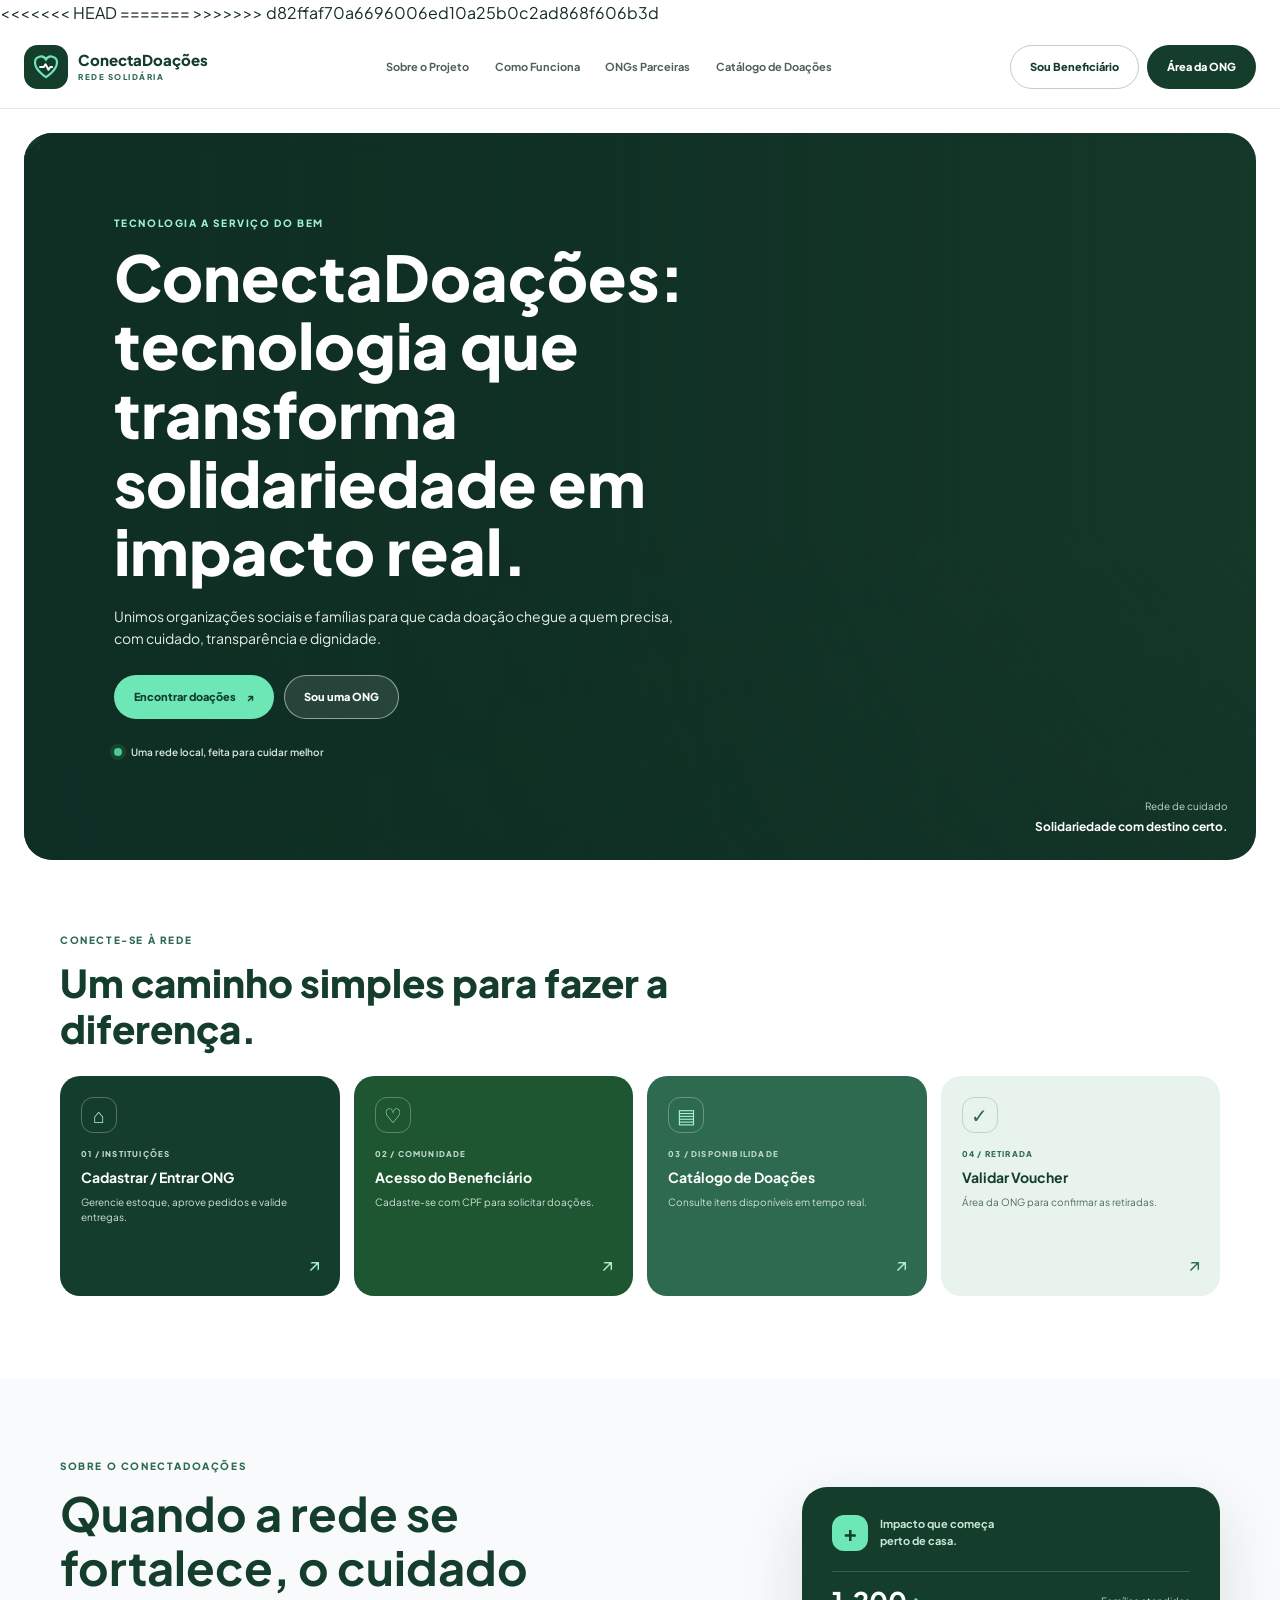
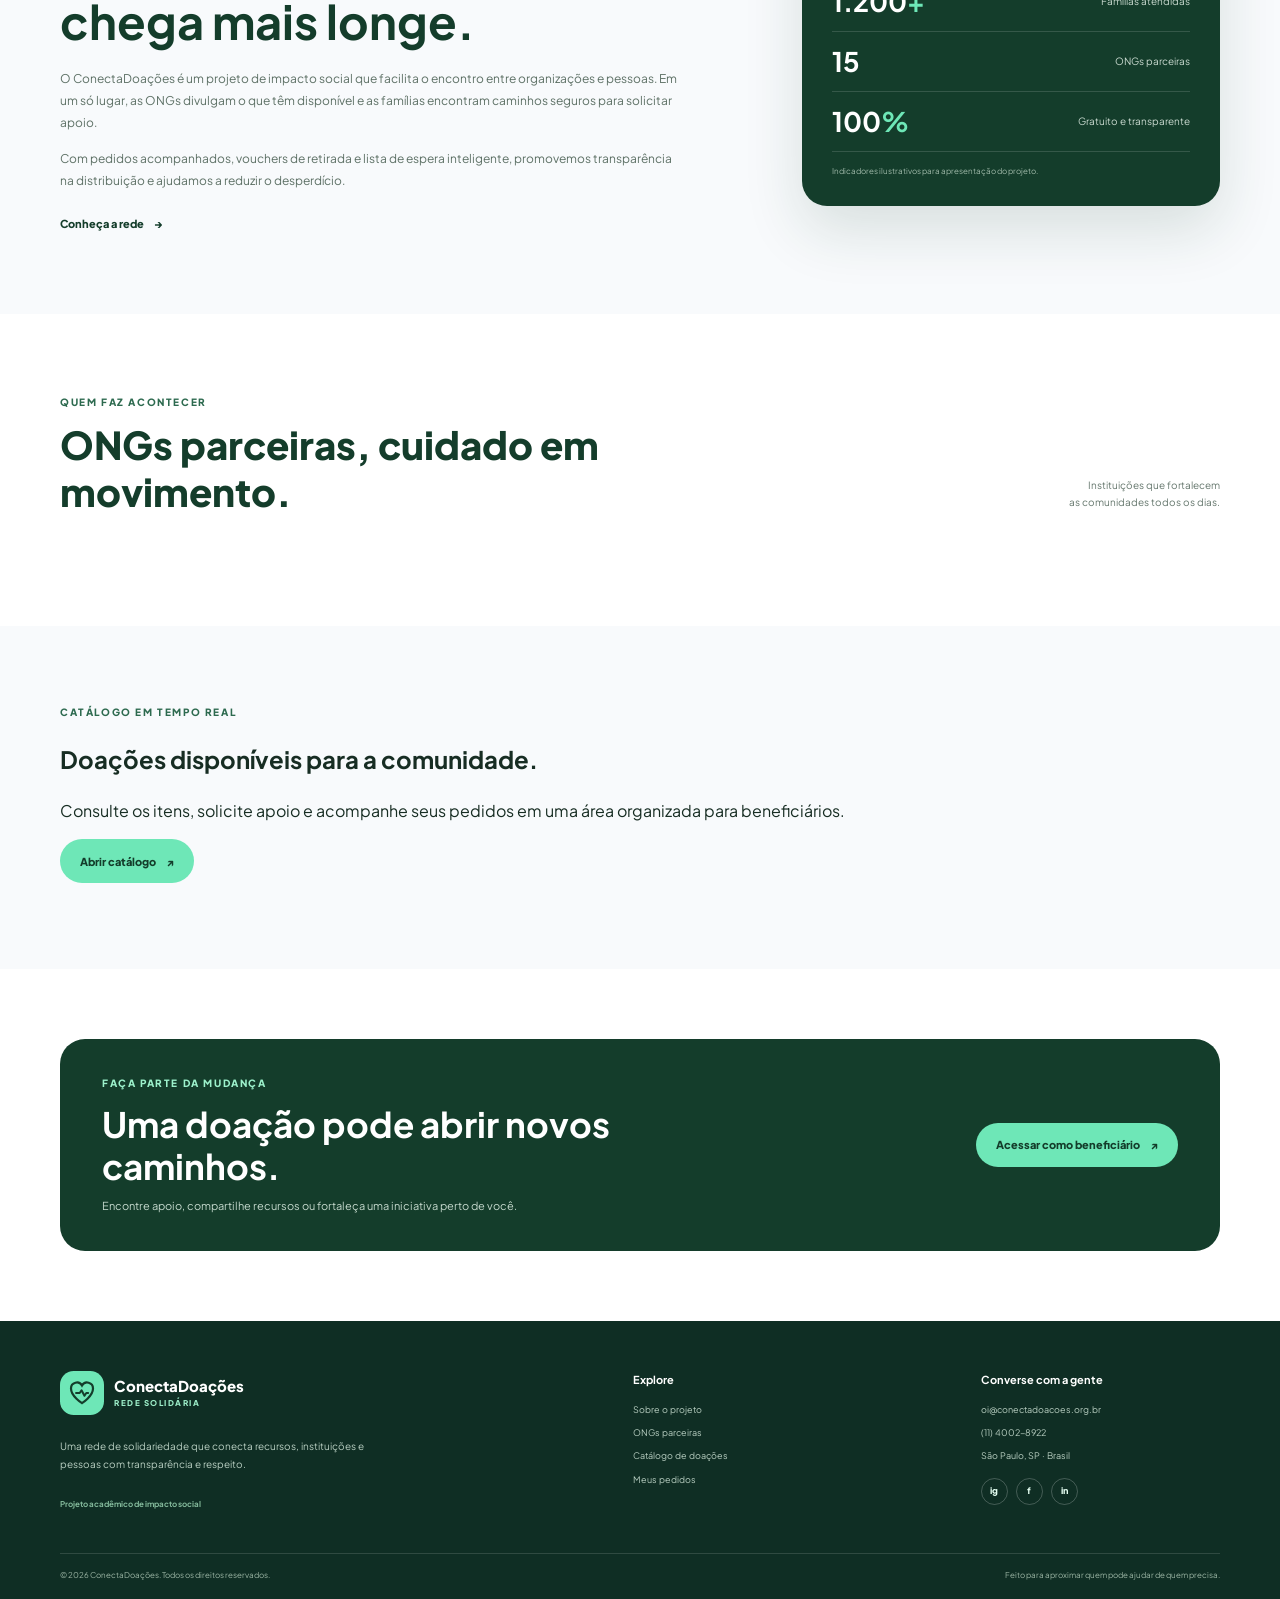
==== commit bf903b16: "Novas funções da tela" ====
--- a/index.html
+++ b/index.html
@@ -1,5 +1,6 @@
 <!DOCTYPE html>
 <html lang="pt-BR">
+
 <head>
     <meta charset="UTF-8">
     <meta name="viewport" content="width=device-width, initial-scale=1.0">
@@ -11,10 +12,16 @@
     <link rel="preconnect" href="https://fonts.gstatic.com" crossorigin>
     <link href="https://fonts.googleapis.com/css2?family=Plus+Jakarta+Sans:wght@400;500;600;700;800&display=swap"
         rel="stylesheet">
+<<<<<<< HEAD
+    <link rel="stylesheet" href="./css/base.css">
+    <link rel="stylesheet" href="./index.css">
+=======
+    <script src="https://cdn.tailwindcss.com"></script>
     <link rel="stylesheet" href="./styles.css">
+>>>>>>> d82ffaf70a6696006ed10a25b0c2ad868f606b3d
 </head>
 
-<body>
+<body class="min-h-screen antialiased">
     <header class="site-header">
         <div class="header-inner">
             <a class="brand" href="#inicio" aria-label="ConectaDoações, início"><svg class="brand-mark"
@@ -26,7 +33,7 @@
                         stroke-linecap="round" stroke-linejoin="round" />
                 </svg><span class="brand-copy"><strong>ConectaDoações</strong><small>REDE SOLIDÁRIA</small></span></a>
             <button class="mobile-menu-button" id="mobile-menu-button" aria-label="Abrir menu"
-                aria-expanded="false" aria-controls="main-nav">☰</button>
+                aria-expanded="false">☰</button>
                 <nav class="main-nav" id="main-nav"><a href="#sobre">Sobre o Projeto</a><a href="#como-funciona">Como
                     Funciona</a><a href="#ongs">ONGs Parceiras</a><a href="./pages/catalogo.html">Catálogo de Doações</a></nav>
                 <div class="header-actions"><a class="button button-outline" href="./pages/beneficiario.html">Sou Beneficiário</a><a class="button button-solid" href="./pages/ong.html">Área da ONG</a></div>
@@ -148,7 +155,7 @@
         <div class="footer-bottom section-shell"><span>© 2026 ConectaDoações. Todos os direitos
                 reservados.</span><span>Feito para aproximar quem pode ajudar de quem precisa.</span></div>
     </footer>
-    <script src="./app.js"></script>
+    <script src="./scripts/app.js"></script>
 </body>
 
 </html>
--- a/css/base.css
+++ b/css/base.css
@@ -0,0 +1,258 @@
+@import url('https://fonts.googleapis.com/css2?family=Plus+Jakarta+Sans:wght@400;500;600;700;800&display=swap');
+
+:root {
+    --deep: #143D2B;
+    --forest: #1E5631;
+    --emerald: #2D6A4F;
+    --mint: #6EE7B7;
+    --pale: #E8F3EE;
+    --paper: #F8FAFC;
+    --ink: #172D23;
+    --muted: #65776D;
+    --line: #DCE7E0;
+    --shadow: 0 18px 48px rgba(20, 61, 43, .09);
+}
+
+* {
+    box-sizing: border-box;
+}
+
+html {
+    scroll-behavior: smooth;
+    scroll-padding-top: 90px;
+}
+
+body {
+    margin: 0;
+    color: var(--ink);
+    background: #fff;
+    font-family: 'Plus Jakarta Sans', sans-serif;
+    line-height: 1.6;
+    -webkit-font-smoothing: antialiased;
+}
+
+button,
+input {
+    font: inherit;
+}
+
+button,
+a {
+    -webkit-tap-highlight-color: transparent;
+}
+
+a {
+    color: inherit;
+    text-decoration: none;
+}
+
+button {
+    cursor: pointer;
+}
+
+.hidden {
+    display: none !important;
+}
+
+.section-shell {
+    width: min(1160px, calc(100% - 48px));
+    margin-inline: auto;
+}
+
+.site-header {
+    position: sticky;
+    z-index: 20;
+    top: 0;
+    border-bottom: 1px solid rgba(220, 231, 224, .8);
+    background: rgba(255, 255, 255, .94);
+    backdrop-filter: blur(16px);
+}
+
+.header-inner {
+    width: min(1320px, calc(100% - 48px));
+    height: 82px;
+    margin: auto;
+    display: flex;
+    align-items: center;
+    justify-content: space-between;
+    gap: 25px;
+}
+
+.brand {
+    display: inline-flex;
+    align-items: center;
+    gap: 10px;
+    flex: none;
+    color: var(--deep);
+}
+
+.brand-mark {
+    width: 44px;
+    height: 44px;
+}
+
+.brand-copy {
+    display: grid;
+    line-height: 1.2;
+}
+
+.brand-copy strong {
+    font-size: 15px;
+    font-weight: 800;
+}
+
+.brand-copy small {
+    margin-top: 4px;
+    color: var(--emerald);
+    font-size: 8px;
+    font-weight: 800;
+    letter-spacing: 1.5px;
+}
+
+.main-nav {
+    display: flex;
+    align-items: center;
+    gap: clamp(12px, 2vw, 28px);
+}
+
+.main-nav a {
+    color: #4D6358;
+    font-size: 11px;
+    font-weight: 700;
+    white-space: nowrap;
+}
+
+.main-nav a:hover,
+.text-link:hover {
+    color: var(--emerald);
+}
+
+.header-actions {
+    display: flex;
+    align-items: center;
+    gap: 8px;
+    white-space: nowrap;
+}
+
+.button {
+    min-height: 44px;
+    padding: 0 19px;
+    display: inline-flex;
+    align-items: center;
+    justify-content: center;
+    gap: 10px;
+    border: 1px solid transparent;
+    border-radius: 999px;
+    font-size: 11px;
+    font-weight: 800;
+    transition: .2s;
+}
+
+.button:hover {
+    transform: translateY(-2px);
+}
+
+.button-outline {
+    color: var(--deep);
+    border-color: #BDD1C4;
+    background: #fff;
+}
+
+.button-outline:hover {
+    background: var(--pale);
+}
+
+.button-solid {
+    color: #fff;
+    background: var(--deep);
+}
+
+.button-solid:hover {
+    background: var(--forest);
+}
+
+.button-mint {
+    color: var(--deep);
+    background: var(--mint);
+}
+
+.button-mint:hover {
+    background: #91F0CA;
+}
+
+.button-glass {
+    color: #fff;
+    border-color: #ffffff80;
+    background: #ffffff1a;
+}
+
+.session-label {
+    max-width: 125px;
+    overflow: hidden;
+    color: var(--deep);
+    font-size: 10px;
+    font-weight: 800;
+    text-overflow: ellipsis;
+}
+
+.button-quiet {
+    padding: 9px 12px;
+    border: 0;
+    border-radius: 999px;
+    color: var(--deep);
+    background: var(--pale);
+    font-size: 10px;
+    font-weight: 800;
+}
+
+.mobile-menu-button {
+    display: none;
+    border: 0;
+    color: var(--deep);
+    background: none;
+    font-size: 24px;
+}
+
+.eyebrow {
+    margin: 0 0 12px;
+    color: var(--emerald);
+    font-size: 10px;
+    font-weight: 800;
+    letter-spacing: 1.6px;
+}
+
+.eyebrow.light {
+    color: #9DF2CC;
+}
+
+.live-dot {
+    display: inline-block;
+    width: 8px;
+    height: 8px;
+    flex: none;
+    border-radius: 50%;
+    background: #4FCB8E;
+    box-shadow: 0 0 0 4px #4fcb8e24;
+}
+
+.verified {
+    display: inline-flex;
+    flex: none;
+    align-items: center;
+    gap: 4px;
+    padding: 5px 7px;
+    border-radius: 999px;
+    color: #246246;
+    background: var(--pale);
+    font-size: 8px;
+    font-weight: 800;
+}
+
+.product-category {
+    margin: 0 0 4px;
+    color: var(--emerald);
+    font-size: 8px;
+    font-weight: 800;
+    letter-spacing: 1px;
+    text-transform: uppercase;
+}
--- a/index.css
+++ b/index.css
@@ -0,0 +1,1127 @@
+.hero-wrap {
+    width: min(1400px, calc(100% - 48px));
+    margin: 24px auto 0;
+}
+
+.hero {
+    position: relative;
+    min-height: 545px;
+    overflow: hidden;
+    isolation: isolate;
+    border-radius: 28px;
+    background: #163B2A;
+}
+
+.hero-image,
+.hero-shade {
+    position: absolute;
+    z-index: -1;
+    inset: 0;
+    width: 100%;
+    height: 100%;
+}
+
+.hero-image {
+    object-fit: cover;
+    object-position: center 42%;
+    animation: arrive .9s ease-out both;
+}
+
+.hero-shade {
+    background: linear-gradient(90deg, rgba(15, 46, 36, .95), rgba(15, 46, 36, .82) 43%, rgba(15, 46, 36, .2)), linear-gradient(0deg, #0f2e244f, transparent 45%);
+}
+
+.hero-content {
+    max-width: 760px;
+    padding: 82px clamp(30px, 7vw, 98px) 100px;
+    color: #fff;
+    animation: copy .6s .1s both;
+}
+
+.hero h1 {
+    max-width: 750px;
+    margin: 0;
+    font-size: clamp(36px, 5vw, 63px);
+    line-height: 1.09;
+    font-weight: 800;
+}
+
+.hero-content>p:not(.eyebrow) {
+    max-width: 570px;
+    margin: 19px 0 25px;
+    color: #E3EDE7;
+    font-size: 14px;
+}
+
+.hero-actions {
+    display: flex;
+    flex-wrap: wrap;
+    gap: 10px;
+}
+
+.hero-note {
+    display: flex;
+    align-items: center;
+    gap: 9px;
+    margin-top: 25px;
+    color: #D8E6DD;
+    font-size: 10px;
+    font-weight: 600;
+}
+
+.hero-caption {
+    position: absolute;
+    right: 28px;
+    bottom: 23px;
+    display: grid;
+    gap: 3px;
+    color: #fff;
+    text-align: right;
+}
+
+.hero-caption span {
+    color: #C3D6C9;
+    font-size: 10px;
+}
+
+.hero-caption strong {
+    font-size: 12px;
+}
+
+.quick-section {
+    padding: 72px 0 82px;
+}
+
+.section-intro h2 {
+    max-width: 670px;
+    margin: 0;
+    color: var(--deep);
+    font-size: clamp(27px, 3vw, 39px);
+    line-height: 1.2;
+    font-weight: 800;
+}
+
+.compact-intro {
+    margin-bottom: 24px;
+}
+
+.quick-grid {
+    display: grid;
+    grid-template-columns: repeat(4, 1fr);
+    gap: 14px;
+}
+
+.quick-card {
+    position: relative;
+    min-height: 220px;
+    padding: 21px;
+    display: flex;
+    flex-direction: column;
+    align-items: flex-start;
+    border: 0;
+    border-radius: 20px;
+    color: #fff;
+    text-align: left;
+    transition: .2s;
+}
+
+.quick-card:hover {
+    transform: translateY(-4px);
+    box-shadow: var(--shadow);
+}
+
+.quick-dark {
+    background: var(--deep);
+}
+
+.quick-forest {
+    background: var(--forest);
+}
+
+.quick-emerald {
+    background: var(--emerald);
+}
+
+.quick-pale {
+    color: var(--deep);
+    background: var(--pale);
+}
+
+.quick-icon {
+    width: 36px;
+    height: 36px;
+    margin-bottom: 15px;
+    display: grid;
+    place-items: center;
+    border: 1px solid #ffffff47;
+    border-radius: 12px;
+    color: #A8F3D0;
+    font-size: 20px;
+}
+
+.quick-pale .quick-icon {
+    border-color: #B9D7C7;
+    color: var(--emerald);
+}
+
+.quick-number {
+    margin-bottom: 7px;
+    color: #C0DACE;
+    font-size: 8px;
+    font-weight: 800;
+    letter-spacing: 1.2px;
+}
+
+.quick-pale .quick-number {
+    color: var(--emerald);
+}
+
+.quick-card strong {
+    max-width: 220px;
+    font-size: 14px;
+    line-height: 1.35;
+}
+
+.quick-card>span:nth-of-type(3) {
+    max-width: 225px;
+    margin-top: 8px;
+    color: #D2E2D9;
+    font-size: 10px;
+    line-height: 1.55;
+}
+
+.quick-pale>span:nth-of-type(3) {
+    color: #536B5F;
+}
+
+.quick-card i {
+    position: absolute;
+    right: 19px;
+    bottom: 17px;
+    color: #A8F3D0;
+    font-size: 19px;
+    font-style: normal;
+}
+
+.quick-pale i {
+    color: var(--emerald);
+}
+
+.about-section {
+    padding: 80px 0;
+    background: var(--paper);
+}
+
+.about-layout {
+    display: grid;
+    grid-template-columns: 1.2fr .8fr;
+    gap: 10%;
+    align-items: center;
+}
+
+.about-copy h2 {
+    max-width: 610px;
+    margin: 0 0 20px;
+    color: var(--deep);
+    font-size: clamp(30px, 3.8vw, 47px);
+    line-height: 1.15;
+}
+
+.about-copy>p:not(.eyebrow) {
+    max-width: 640px;
+    margin: 0 0 13px;
+    color: #5E7166;
+    font-size: 12px;
+    line-height: 1.85;
+}
+
+.text-link {
+    display: inline-flex;
+    gap: 10px;
+    margin-top: 10px;
+    color: var(--deep);
+    font-size: 11px;
+    font-weight: 800;
+}
+
+.impact-panel {
+    padding: 28px 30px;
+    border-radius: 25px;
+    color: #fff;
+    background: var(--deep);
+    box-shadow: 0 24px 60px #143d2b24;
+}
+
+.impact-heading {
+    display: flex;
+    align-items: center;
+    gap: 12px;
+    padding-bottom: 20px;
+    border-bottom: 1px solid #ffffff2a;
+    color: #C9E6D6;
+    font-size: 11px;
+    font-weight: 700;
+    line-height: 1.5;
+}
+
+.impact-mark {
+    width: 36px;
+    height: 36px;
+    display: grid;
+    place-items: center;
+    border-radius: 12px;
+    color: var(--deep);
+    background: var(--mint);
+    font-size: 22px;
+}
+
+.impact-stat {
+    display: flex;
+    align-items: center;
+    justify-content: space-between;
+    gap: 10px;
+    padding: 16px 0;
+    border-bottom: 1px solid #ffffff24;
+}
+
+.impact-stat strong {
+    font-size: 27px;
+    line-height: 1;
+}
+
+.impact-stat strong span {
+    color: var(--mint);
+}
+
+.impact-stat>span {
+    color: #C9D9CF;
+    font-size: 10px;
+}
+
+.impact-panel>small {
+    display: block;
+    margin-top: 13px;
+    color: #9EB8A8;
+    font-size: 8px;
+}
+
+.partners-section {
+    padding-top: 80px;
+    padding-bottom: 84px;
+}
+
+.section-heading-row {
+    display: flex;
+    align-items: flex-end;
+    justify-content: space-between;
+    gap: 24px;
+    margin-bottom: 27px;
+}
+
+.heading-aside {
+    padding-bottom: 4px;
+    color: var(--muted);
+    font-size: 10px;
+    line-height: 1.7;
+    text-align: right;
+}
+
+.partner-grid {
+    display: grid;
+    grid-template-columns: repeat(3, 1fr);
+    gap: 17px;
+}
+
+.partner-card {
+    overflow: hidden;
+    border: 1px solid var(--line);
+    border-radius: 20px;
+    background: #fff;
+    box-shadow: 0 10px 28px #143d2b0a;
+}
+
+.partner-image {
+    display: block;
+    width: 100%;
+    height: 185px;
+    object-fit: cover;
+}
+
+.partner-info {
+    padding: 17px 18px 19px;
+}
+
+.partner-name-row {
+    display: flex;
+    align-items: flex-start;
+    justify-content: space-between;
+    gap: 9px;
+}
+
+.partner-info h3 {
+    margin: 0;
+    color: var(--deep);
+    font-size: 14px;
+    line-height: 1.35;
+}
+
+.partner-location {
+    margin-top: 5px;
+    color: #74857B;
+    font-size: 9px;
+}
+
+.partner-info>p:last-child {
+    margin: 11px 0 0;
+    color: #5E7166;
+    font-size: 10px;
+    line-height: 1.7;
+}
+
+.catalog-section {
+    padding: 78px 0 86px;
+    background: var(--paper);
+}
+
+.closing-cta {
+    display: flex;
+    align-items: center;
+    justify-content: space-between;
+    gap: 24px;
+    margin-top: 70px;
+    margin-bottom: 70px;
+    padding: 36px 42px;
+    border-radius: 25px;
+    color: #fff;
+    background: var(--deep);
+}
+
+.closing-cta h2 {
+    max-width: 630px;
+    margin: 0;
+    font-size: clamp(24px, 3vw, 35px);
+    line-height: 1.2;
+}
+
+.closing-cta p:not(.eyebrow) {
+    margin: 10px 0 0;
+    color: #C5D9CD;
+    font-size: 11px;
+}
+
+.closing-cta .button {
+    flex: none;
+}
+
+.site-footer {
+    color: #D8E6DD;
+    background: #0F2E24;
+}
+
+.footer-main {
+    display: grid;
+    grid-template-columns: 1.45fr .7fr .8fr;
+    gap: 12%;
+    padding-top: 50px;
+    padding-bottom: 40px;
+}
+
+.brand-light {
+    color: #fff;
+}
+
+.brand-light .brand-copy small {
+    color: #9DEEC9;
+}
+
+.footer-about>p {
+    max-width: 340px;
+    margin: 15px 0;
+    color: #B8CEC1;
+    font-size: 10px;
+    line-height: 1.8;
+}
+
+.footer-project {
+    color: #83B99B;
+    font-size: 8px;
+    font-weight: 700;
+}
+
+.footer-links,
+.footer-contact {
+    display: flex;
+    flex-direction: column;
+    align-items: flex-start;
+    gap: 9px;
+    font-size: 9px;
+}
+
+.footer-links>strong,
+.footer-contact>strong {
+    margin-bottom: 5px;
+    color: #fff;
+    font-size: 11px;
+}
+
+.footer-links a,
+.footer-contact a,
+.footer-contact>span {
+    color: #B8CEC1;
+}
+
+.social-links {
+    display: flex;
+    gap: 8px;
+    margin-top: 5px;
+}
+
+.social-links a {
+    width: 27px;
+    height: 27px;
+    display: grid;
+    place-items: center;
+    border: 1px solid #ffffff38;
+    border-radius: 50%;
+    color: #E5FFF2;
+    font-size: 9px;
+    font-weight: 800;
+}
+
+.footer-bottom {
+    display: flex;
+    justify-content: space-between;
+    gap: 18px;
+    padding-top: 15px;
+    padding-bottom: 17px;
+    border-top: 1px solid #ffffff22;
+    color: #9AB4A3;
+    font-size: 8px;
+}
+
+.modal-backdrop {
+    position: fixed;
+    z-index: 50;
+    inset: 0;
+    padding: 20px;
+    display: grid;
+    place-items: center;
+    overflow: auto;
+    background: #10291fcc;
+    backdrop-filter: blur(7px);
+    animation: fade .18s;
+}
+
+.modal-card {
+    position: relative;
+    width: min(100%, 520px);
+    max-height: 90vh;
+    overflow: auto;
+    padding: 30px;
+    border: 1px solid #E1EBE4;
+    border-radius: 25px;
+    background: #fff;
+    box-shadow: 0 28px 90px #071b12a6;
+    animation: modal .2s;
+}
+
+.modal-close {
+    position: absolute;
+    top: 15px;
+    right: 16px;
+    width: 33px;
+    height: 33px;
+    display: grid;
+    place-items: center;
+    border: 0;
+    border-radius: 50%;
+    color: var(--deep);
+    background: #EDF4EF;
+    font-size: 22px;
+}
+
+.auth-card {
+    text-align: center;
+}
+
+.modal-emblem {
+    width: 44px;
+    height: 44px;
+    margin: 0 auto 12px;
+    display: grid;
+    place-items: center;
+    border-radius: 14px;
+    color: var(--deep);
+    background: var(--pale);
+    font-size: 20px;
+}
+
+.auth-card h2,
+.dashboard-top h2 {
+    margin: 0;
+    color: var(--deep);
+    font-size: 26px;
+    line-height: 1.2;
+}
+
+.modal-lead {
+    margin: 9px auto 18px;
+    color: var(--muted);
+    font-size: 10px;
+}
+
+.auth-create {
+    justify-self: center;
+    border: 0;
+    background: none;
+}
+
+.dashboard-card {
+    width: min(100%, 960px);
+    padding: 25px;
+}
+
+.dashboard-top {
+    position: relative;
+    display: flex;
+    justify-content: space-between;
+    gap: 20px;
+    padding: 3px 45px 18px 0;
+    border-bottom: 1px solid var(--line);
+}
+
+.dashboard-top .eyebrow {
+    margin-bottom: 5px;
+}
+
+.dashboard-top h2 {
+    font-size: 23px;
+}
+
+.dashboard-top>div>p:last-child {
+    margin: 5px 0 0;
+    color: var(--muted);
+    font-size: 9px;
+}
+
+.dashboard-top .modal-close {
+    top: 0;
+    right: 0;
+}
+
+.dashboard-content {
+    padding-top: 17px;
+}
+
+.dashboard-tabs {
+    display: flex;
+    gap: 6px;
+    overflow-x: auto;
+    margin-bottom: 17px;
+    padding-bottom: 4px;
+}
+
+.dashboard-tab {
+    flex: none;
+    padding: 9px 12px;
+    border: 1px solid var(--line);
+    border-radius: 999px;
+    color: #617369;
+    background: #fff;
+    font-size: 9px;
+    font-weight: 800;
+}
+
+.dashboard-tab.active {
+    border-color: var(--deep);
+    color: #fff;
+    background: var(--deep);
+}
+
+.dashboard-panel {
+    display: grid;
+    gap: 12px;
+}
+
+.dashboard-panel h3 {
+    margin: 0;
+    color: var(--deep);
+    font-size: 13px;
+}
+
+.dashboard-panel-intro {
+    margin: -7px 0 2px;
+    color: var(--muted);
+    font-size: 9px;
+}
+
+.dashboard-form {
+    display: grid;
+    grid-template-columns: 1.2fr .8fr .55fr auto;
+    align-items: end;
+    gap: 9px;
+    padding: 13px;
+    border: 1px solid var(--line);
+    border-radius: 14px;
+    background: var(--paper);
+}
+
+.dashboard-form .form-submit {
+    width: auto;
+    padding: 0 16px;
+}
+
+.dashboard-list {
+    display: grid;
+    gap: 8px;
+}
+
+.management-item,
+.order-item,
+.wait-item {
+    display: flex;
+    align-items: center;
+    justify-content: space-between;
+    gap: 13px;
+    padding: 13px;
+    border: 1px solid var(--line);
+    border-radius: 13px;
+    background: #fff;
+}
+
+.management-item strong,
+.order-item strong,
+.wait-item strong {
+    display: block;
+    color: var(--deep);
+    font-size: 10px;
+}
+
+.management-item p,
+.order-item p,
+.wait-item p {
+    margin: 4px 0 0;
+    color: var(--muted);
+    font-size: 8px;
+    line-height: 1.6;
+}
+
+.item-actions {
+    display: flex;
+    flex-wrap: wrap;
+    justify-content: flex-end;
+    gap: 6px;
+}
+
+.small-action {
+    min-height: 30px;
+    padding: 0 10px;
+    border: 1px solid #C9DBCE;
+    border-radius: 999px;
+    color: var(--deep);
+    background: #F7FBF8;
+    font-size: 8px;
+    font-weight: 800;
+}
+
+.small-action.primary {
+    border-color: var(--deep);
+    color: #fff;
+    background: var(--deep);
+}
+
+.small-action.danger {
+    border-color: #E8CACA;
+    color: #8D3E3E;
+    background: #FFF8F8;
+}
+
+.small-action:disabled {
+    opacity: .45;
+    cursor: not-allowed;
+}
+
+@keyframes arrive {
+    from {
+        transform: scale(1.03);
+        opacity: .7;
+    }
+
+    to {
+        transform: scale(1);
+        opacity: 1;
+    }
+}
+
+@keyframes copy {
+    from {
+        transform: translateY(10px);
+        opacity: 0;
+    }
+
+    to {
+        transform: none;
+        opacity: 1;
+    }
+}
+
+@keyframes fade {
+    from {
+        opacity: 0;
+    }
+
+    to {
+        opacity: 1;
+    }
+}
+
+@keyframes modal {
+    from {
+        transform: translateY(8px);
+        opacity: 0;
+    }
+
+    to {
+        transform: none;
+        opacity: 1;
+    }
+}
+
+@media (max-width: 1050px) {.main-nav {
+        gap: 10px;
+    }
+
+.main-nav a {
+        font-size: 9px;
+    }
+
+.header-inner {
+        gap: 12px;
+    }
+
+.button {
+        padding-inline: 14px;
+    }
+
+.quick-grid,
+    .product-grid {
+        grid-template-columns: repeat(2, 1fr);
+    }
+}
+
+@media (max-width: 760px) {.section-shell,
+    .header-inner {
+        width: calc(100% - 34px);
+    }
+
+.site-header .header-inner {
+        height: 70px;
+    }
+
+.mobile-menu-button {
+        display: block;
+        margin-left: auto;
+    }
+
+.main-nav {
+        position: absolute;
+        top: 69px;
+        left: 0;
+        right: 0;
+        display: none;
+        gap: 0;
+        padding: 7px 18px 13px;
+        border-bottom: 1px solid var(--line);
+        background: #fff;
+    }
+
+.main-nav.open {
+        display: flex;
+        flex-direction: column;
+        align-items: stretch;
+    }
+
+.main-nav a {
+        padding: 10px 4px;
+        font-size: 11px;
+    }
+
+.header-actions {
+        gap: 5px;
+    }
+
+.header-actions .button {
+        min-height: 35px;
+        padding-inline: 10px;
+        font-size: 8px;
+    }
+
+.header-actions .button-outline {
+        display: none;
+    }
+
+.brand-mark {
+        width: 38px;
+        height: 38px;
+    }
+
+.brand-copy strong {
+        font-size: 13px;
+    }
+
+.hero-wrap {
+        width: calc(100% - 22px);
+        margin-top: 11px;
+    }
+
+.hero {
+        min-height: 500px;
+        border-radius: 21px;
+    }
+
+.hero-image {
+        object-position: 58% center;
+    }
+
+.hero-shade {
+        background: linear-gradient(90deg, #0f2e24ed, #0f2e24c7 62%, #0f2e246b), linear-gradient(0deg, #0f2e245e, transparent 50%);
+    }
+
+.hero-content {
+        padding: 62px 26px 105px;
+    }
+
+.hero h1 {
+        font-size: clamp(35px, 8vw, 50px);
+    }
+
+.hero-content>p:not(.eyebrow) {
+        font-size: 12px;
+    }
+
+.quick-section {
+        padding: 55px 0 62px;
+    }
+
+.about-section {
+        padding: 60px 0;
+    }
+
+.about-layout {
+        grid-template-columns: 1fr;
+        gap: 25px;
+    }
+
+.impact-panel {
+        max-width: 520px;
+    }
+
+.partners-section,
+    .catalog-section {
+        padding-top: 60px;
+        padding-bottom: 62px;
+    }
+
+.section-heading-row {
+        align-items: flex-start;
+        flex-direction: column;
+        gap: 13px;
+    }
+
+.heading-aside {
+        text-align: left;
+    }
+
+.partner-grid {
+        grid-template-columns: 1fr 1fr;
+    }
+
+.partner-image {
+        height: 150px;
+    }
+
+.closing-cta {
+        width: calc(100% - 34px);
+        align-items: flex-start;
+        flex-direction: column;
+        margin-top: 50px;
+        margin-bottom: 50px;
+        padding: 27px;
+    }
+
+.footer-main {
+        grid-template-columns: 1fr 1fr;
+        gap: 25px 16px;
+        padding-top: 38px;
+    }
+
+.footer-about {
+        grid-column: 1 / -1;
+    }
+
+.footer-bottom {
+        flex-direction: column;
+        gap: 6px;
+    }
+
+.dashboard-form {
+        grid-template-columns: 1fr 1fr;
+    }
+
+.dashboard-form .form-submit {
+        min-height: 40px;
+    }
+
+.management-item,
+    .order-item,
+    .wait-item {
+        align-items: flex-start;
+        flex-direction: column;
+    }
+
+.item-actions {
+        justify-content: flex-start;
+    }
+
+.modal-backdrop {
+        align-items: start;
+        padding: 12px;
+    }
+
+.dashboard-card {
+        padding: 20px;
+    }
+
+.dashboard-top {
+        padding-right: 40px;
+    }
+}
+
+@media (max-width: 480px) {.section-shell,
+    .header-inner {
+        width: calc(100% - 28px);
+    }
+
+.brand {
+        gap: 6px;
+    }
+
+.brand-mark {
+        width: 34px;
+        height: 34px;
+    }
+
+.brand-copy strong {
+        font-size: 11px;
+    }
+
+.brand-copy small {
+        font-size: 7px;
+    }
+
+.header-inner {
+        gap: 6px;
+    }
+
+.header-actions .button-solid {
+        max-width: 86px;
+        padding-inline: 9px;
+        white-space: normal;
+        line-height: 1.2;
+    }
+
+.session-label {
+        display: none;
+    }
+
+.hero-wrap {
+        width: calc(100% - 16px);
+    }
+
+.hero {
+        min-height: 525px;
+    }
+
+.hero-content {
+        padding: 57px 20px 105px;
+    }
+
+.hero h1 {
+        font-size: 34px;
+    }
+
+.hero-actions .button {
+        min-height: 40px;
+        padding-inline: 13px;
+        font-size: 9px;
+    }
+
+.quick-grid,
+    .product-grid,
+    .partner-grid {
+        grid-template-columns: 1fr;
+    }
+
+.quick-card {
+        min-height: 175px;
+    }
+
+.section-intro h2 {
+        font-size: 28px;
+    }
+
+.about-copy h2 {
+        font-size: 31px;
+    }
+
+.partner-image {
+        height: 185px;
+    }
+
+.closing-cta {
+        width: calc(100% - 28px);
+    }
+
+.closing-cta .button {
+        width: 100%;
+    }
+
+.footer-main {
+        grid-template-columns: 1fr 1fr;
+        gap: 23px 10px;
+    }
+
+.footer-links,
+    .footer-contact {
+        font-size: 8px;
+    }
+
+.modal-card {
+        padding: 23px 18px;
+        border-radius: 21px;
+    }
+
+.auth-card h2 {
+        font-size: 23px;
+    }
+
+.form-grid,
+    .dashboard-form,
+    .validation-form {
+        grid-template-columns: 1fr;
+    }
+
+.dashboard-form .form-submit,
+    .validation-form .form-submit {
+        width: 100%;
+    }
+}
+
+@media (prefers-reduced-motion: reduce) {*,
+    *::before,
+    *::after {
+        scroll-behavior: auto !important;
+        animation-duration: .01ms !important;
+        transition-duration: .01ms !important;
+    }
+}
--- a/styles.css
+++ b/styles.css
@@ -13,2295 +13,371 @@
     --shadow: 0 18px 48px rgba(20, 61, 43, .09);
 }
 
-* {
-    box-sizing: border-box;
-}
-
-html {
-    scroll-behavior: smooth;
-    scroll-padding-top: 90px;
-}
-
-body {
-    margin: 0;
-    color: var(--ink);
-    background: #fff;
-    font-family: 'Plus Jakarta Sans', sans-serif;
-    line-height: 1.6;
-    -webkit-font-smoothing: antialiased;
-}
-
-button,
-input {
-    font: inherit;
-}
-
-button,
-a {
-    -webkit-tap-highlight-color: transparent;
-}
-
-a {
-    color: inherit;
-    text-decoration: none;
-}
-
-button {
-    cursor: pointer;
-}
-
-.hidden {
-    display: none !important;
-}
-
-.section-shell {
-    width: min(1160px, calc(100% - 48px));
-    margin-inline: auto;
-}
-
-.site-header {
-    position: sticky;
-    z-index: 20;
-    top: 0;
-    border-bottom: 1px solid rgba(220, 231, 224, .8);
-    background: rgba(255, 255, 255, .94);
-    backdrop-filter: blur(16px);
-}
-
-.header-inner {
-    width: min(1320px, calc(100% - 48px));
-    height: 82px;
-    margin: auto;
-    display: flex;
-    align-items: center;
-    justify-content: space-between;
-    gap: 25px;
-}
-
-.brand {
-    display: inline-flex;
-    align-items: center;
-    gap: 10px;
-    flex: none;
-    color: var(--deep);
-}
-
-.brand-mark {
-    width: 44px;
-    height: 44px;
-}
-
-.brand-copy {
-    display: grid;
-    line-height: 1.2;
-}
-
-.brand-copy strong {
-    font-size: 15px;
-    font-weight: 800;
-}
-
-.brand-copy small {
-    margin-top: 4px;
-    color: var(--emerald);
-    font-size: 8px;
-    font-weight: 800;
-    letter-spacing: 1.5px;
-}
-
-.main-nav {
-    display: flex;
-    align-items: center;
-    gap: clamp(12px, 2vw, 28px);
-}
-
-.main-nav a {
-    color: #4D6358;
-    font-size: 11px;
-    font-weight: 700;
-    white-space: nowrap;
-}
-
-.main-nav a:hover,
-.text-link:hover {
-    color: var(--emerald);
-}
-
-.header-actions {
-    display: flex;
-    align-items: center;
-    gap: 8px;
-    white-space: nowrap;
-}
-
-.button {
-    min-height: 44px;
-    padding: 0 19px;
-    display: inline-flex;
-    align-items: center;
-    justify-content: center;
-    gap: 10px;
-    border: 1px solid transparent;
-    border-radius: 999px;
-    font-size: 11px;
-    font-weight: 800;
-    transition: .2s;
-}
-
-.button:hover {
-    transform: translateY(-2px);
-}
-
-.button-outline {
-    color: var(--deep);
-    border-color: #BDD1C4;
-    background: #fff;
-}
-
-.button-outline:hover {
-    background: var(--pale);
-}
-
-.button-solid {
-    color: #fff;
-    background: var(--deep);
-}
-
-.button-solid:hover {
-    background: var(--forest);
-}
-
-.button-mint {
-    color: var(--deep);
-    background: var(--mint);
-}
-
-.button-mint:hover {
-    background: #91F0CA;
-}
-
-.button-glass {
-    color: #fff;
-    border-color: #ffffff80;
-    background: #ffffff1a;
-}
-
-.session-label {
-    max-width: 125px;
-    overflow: hidden;
-    color: var(--deep);
-    font-size: 10px;
-    font-weight: 800;
-    text-overflow: ellipsis;
-}
-
-.button-quiet {
-    padding: 9px 12px;
-    border: 0;
-    border-radius: 999px;
-    color: var(--deep);
-    background: var(--pale);
-    font-size: 10px;
-    font-weight: 800;
-}
-
-.mobile-menu-button {
-    display: none;
-    border: 0;
-    color: var(--deep);
-    background: none;
-    font-size: 24px;
-}
-
-.hero-wrap {
-    width: min(1400px, calc(100% - 48px));
-    margin: 24px auto 0;
-}
-
-.hero {
-    position: relative;
-    min-height: 545px;
-    overflow: hidden;
-    isolation: isolate;
-    border-radius: 28px;
-    background: #163B2A;
-}
-
-.hero-image,
-.hero-shade {
-    position: absolute;
-    z-index: -1;
-    inset: 0;
-    width: 100%;
-    height: 100%;
-}
-
-.hero-image {
-    object-fit: cover;
-    object-position: center 42%;
-    animation: arrive .9s ease-out both;
-}
-
-.hero-shade {
-    background: linear-gradient(90deg, rgba(15, 46, 36, .95), rgba(15, 46, 36, .82) 43%, rgba(15, 46, 36, .2)), linear-gradient(0deg, #0f2e244f, transparent 45%);
-}
-
-.hero-content {
-    max-width: 760px;
-    padding: 82px clamp(30px, 7vw, 98px) 100px;
-    color: #fff;
-    animation: copy .6s .1s both;
-}
-
-.eyebrow {
-    margin: 0 0 12px;
-    color: var(--emerald);
-    font-size: 10px;
-    font-weight: 800;
-    letter-spacing: 1.6px;
-}
-
-.eyebrow.light {
-    color: #9DF2CC;
-}
-
-.hero h1 {
-    max-width: 750px;
-    margin: 0;
-    font-size: clamp(36px, 5vw, 63px);
-    line-height: 1.09;
-    font-weight: 800;
-}
-
-.hero-content>p:not(.eyebrow) {
-    max-width: 570px;
-    margin: 19px 0 25px;
-    color: #E3EDE7;
-    font-size: 14px;
-}
-
-.hero-actions {
-    display: flex;
-    flex-wrap: wrap;
-    gap: 10px;
-}
-
-.hero-note {
-    display: flex;
-    align-items: center;
-    gap: 9px;
-    margin-top: 25px;
-    color: #D8E6DD;
-    font-size: 10px;
-    font-weight: 600;
-}
-
-.live-dot {
-    display: inline-block;
-    width: 8px;
-    height: 8px;
-    flex: none;
-    border-radius: 50%;
-    background: #4FCB8E;
-    box-shadow: 0 0 0 4px #4fcb8e24;
-}
-
-.hero-caption {
-    position: absolute;
-    right: 28px;
-    bottom: 23px;
-    display: grid;
-    gap: 3px;
-    color: #fff;
-    text-align: right;
-}
-
-.hero-caption span {
-    color: #C3D6C9;
-    font-size: 10px;
-}
-
-.hero-caption strong {
-    font-size: 12px;
-}
-
-.quick-section {
-    padding: 72px 0 82px;
-}
-
-.section-intro h2 {
-    max-width: 670px;
-    margin: 0;
-    color: var(--deep);
-    font-size: clamp(27px, 3vw, 39px);
-    line-height: 1.2;
-    font-weight: 800;
-}
-
-.compact-intro {
-    margin-bottom: 24px;
-}
-
-.quick-grid {
-    display: grid;
-    grid-template-columns: repeat(4, 1fr);
-    gap: 14px;
-}
-
-.quick-card {
-    position: relative;
-    min-height: 220px;
-    padding: 21px;
-    display: flex;
-    flex-direction: column;
-    align-items: flex-start;
-    border: 0;
-    border-radius: 20px;
-    color: #fff;
-    text-align: left;
-    transition: .2s;
-}
-
-.quick-card:hover {
-    transform: translateY(-4px);
-    box-shadow: var(--shadow);
-}
-
-.quick-dark {
-    background: var(--deep);
-}
-
-.quick-forest {
-    background: var(--forest);
-}
-
-.quick-emerald {
-    background: var(--emerald);
-}
-
-.quick-pale {
-    color: var(--deep);
-    background: var(--pale);
-}
-
-.quick-icon {
-    width: 36px;
-    height: 36px;
-    margin-bottom: 15px;
-    display: grid;
-    place-items: center;
-    border: 1px solid #ffffff47;
-    border-radius: 12px;
-    color: #A8F3D0;
-    font-size: 20px;
-}
-
-.quick-pale .quick-icon {
-    border-color: #B9D7C7;
-    color: var(--emerald);
-}
-
-.quick-number {
-    margin-bottom: 7px;
-    color: #C0DACE;
-    font-size: 8px;
-    font-weight: 800;
-    letter-spacing: 1.2px;
-}
-
-.quick-pale .quick-number {
-    color: var(--emerald);
-}
-
-.quick-card strong {
-    max-width: 220px;
-    font-size: 14px;
-    line-height: 1.35;
-}
-
-.quick-card>span:nth-of-type(3) {
-    max-width: 225px;
-    margin-top: 8px;
-    color: #D2E2D9;
-    font-size: 10px;
-    line-height: 1.55;
-}
-
-.quick-pale>span:nth-of-type(3) {
-    color: #536B5F;
-}
-
-.quick-card i {
-    position: absolute;
-    right: 19px;
-    bottom: 17px;
-    color: #A8F3D0;
-    font-size: 19px;
-    font-style: normal;
-}
-
-.quick-pale i {
-    color: var(--emerald);
-}
-
-.about-section {
-    padding: 80px 0;
-    background: var(--paper);
-}
-
-.about-layout {
-    display: grid;
-    grid-template-columns: 1.2fr .8fr;
-    gap: 10%;
-    align-items: center;
-}
-
-.about-copy h2 {
-    max-width: 610px;
-    margin: 0 0 20px;
-    color: var(--deep);
-    font-size: clamp(30px, 3.8vw, 47px);
-    line-height: 1.15;
-}
-
-.about-copy>p:not(.eyebrow) {
-    max-width: 640px;
-    margin: 0 0 13px;
-    color: #5E7166;
-    font-size: 12px;
-    line-height: 1.85;
-}
-
-.text-link {
-    display: inline-flex;
-    gap: 10px;
-    margin-top: 10px;
-    color: var(--deep);
-    font-size: 11px;
-    font-weight: 800;
-}
-
-.impact-panel {
-    padding: 28px 30px;
-    border-radius: 25px;
-    color: #fff;
-    background: var(--deep);
-    box-shadow: 0 24px 60px #143d2b24;
-}
-
-.impact-heading {
-    display: flex;
-    align-items: center;
-    gap: 12px;
-    padding-bottom: 20px;
-    border-bottom: 1px solid #ffffff2a;
-    color: #C9E6D6;
-    font-size: 11px;
-    font-weight: 700;
-    line-height: 1.5;
-}
-
-.impact-mark {
-    width: 36px;
-    height: 36px;
-    display: grid;
-    place-items: center;
-    border-radius: 12px;
-    color: var(--deep);
-    background: var(--mint);
-    font-size: 22px;
-}
-
-.impact-stat {
-    display: flex;
-    align-items: center;
-    justify-content: space-between;
-    gap: 10px;
-    padding: 16px 0;
-    border-bottom: 1px solid #ffffff24;
-}
-
-.impact-stat strong {
-    font-size: 27px;
-    line-height: 1;
-}
-
-.impact-stat strong span {
-    color: var(--mint);
-}
-
-.impact-stat>span {
-    color: #C9D9CF;
-    font-size: 10px;
-}
-
-.impact-panel>small {
-    display: block;
-    margin-top: 13px;
-    color: #9EB8A8;
-    font-size: 8px;
-}
-
-.partners-section {
-    padding-top: 80px;
-    padding-bottom: 84px;
-}
-
-.section-heading-row {
-    display: flex;
-    align-items: flex-end;
-    justify-content: space-between;
-    gap: 24px;
-    margin-bottom: 27px;
-}
-
-.heading-aside {
-    padding-bottom: 4px;
-    color: var(--muted);
-    font-size: 10px;
-    line-height: 1.7;
-    text-align: right;
-}
-
-.partner-grid {
-    display: grid;
-    grid-template-columns: repeat(3, 1fr);
-    gap: 17px;
-}
-
-.partner-card {
-    overflow: hidden;
-    border: 1px solid var(--line);
-    border-radius: 20px;
-    background: #fff;
-    box-shadow: 0 10px 28px #143d2b0a;
-}
-
-.partner-image {
-    display: block;
-    width: 100%;
-    height: 185px;
-    object-fit: cover;
-}
-
-.partner-info {
-    padding: 17px 18px 19px;
-}
-
-.partner-name-row {
-    display: flex;
-    align-items: flex-start;
-    justify-content: space-between;
-    gap: 9px;
-}
-
-.partner-info h3 {
-    margin: 0;
-    color: var(--deep);
-    font-size: 14px;
-    line-height: 1.35;
-}
-
-.verified {
-    display: inline-flex;
-    flex: none;
-    align-items: center;
-    gap: 4px;
-    padding: 5px 7px;
-    border-radius: 999px;
-    color: #246246;
-    background: var(--pale);
-    font-size: 8px;
-    font-weight: 800;
-}
-
-.partner-location {
-    margin-top: 5px;
-    color: #74857B;
-    font-size: 9px;
-}
-
-.partner-info>p:last-child {
-    margin: 11px 0 0;
-    color: #5E7166;
-    font-size: 10px;
-    line-height: 1.7;
-}
-
-.catalog-section {
-    padding: 78px 0 86px;
-    background: var(--paper);
-}
-
-.catalog-heading {
-    align-items: flex-end;
-}
-
-.section-description {
-    margin: 11px 0 0;
-    color: var(--muted);
-    font-size: 11px;
-}
-
-.search-field {
-    width: min(260px, 100%);
-    height: 43px;
-    padding: 0 13px;
-    display: flex;
-    align-items: center;
-    gap: 8px;
-    border: 1px solid var(--line);
-    border-radius: 999px;
-    color: var(--emerald);
-    background: #fff;
-}
-
-.search-field>span {
-    font-size: 22px;
-}
-
-.search-field input {
-    width: 100%;
-    border: 0;
-    outline: 0;
-    color: var(--ink);
-    background: transparent;
-    font-size: 10px;
-}
-
-.catalog-meta {
-    display: flex;
-    align-items: center;
-    justify-content: space-between;
-    margin-bottom: 14px;
-    color: #60746A;
-    font-size: 9px;
-}
-
-.catalog-meta>span:first-child {
-    display: flex;
-    align-items: center;
-    gap: 8px;
-}
-
-.catalog-meta .live-dot {
-    width: 7px;
-    height: 7px;
-}
-
-.product-grid {
-    display: grid;
-    grid-template-columns: repeat(4, 1fr);
-    gap: 14px;
-}
-
-.product-card {
-    overflow: hidden;
-    border: 1px solid var(--line);
-    border-radius: 19px;
-    background: #fff;
-    box-shadow: 0 7px 22px #143d2b09;
-    transition: .2s;
-}
-
-.product-card:hover {
-    transform: translateY(-3px);
-    box-shadow: 0 15px 32px #143d2b14;
-}
-
-.product-art {
-    position: relative;
-    height: 130px;
-    display: grid;
-    place-items: center;
-    background: linear-gradient(140deg, #E8F3EE, #F5FAF7);
-    font-size: 48px;
-}
-
-.product-art img {
-    width: 100%;
-    height: 100%;
-    object-fit: cover;
-}
-
-.stock-badge {
-    position: absolute;
-    top: 10px;
-    left: 10px;
-    padding: 6px 8px;
-    border-radius: 999px;
-    color: #1B573B;
-    background: #D9F5E7;
-    font-size: 8px;
-    font-weight: 800;
-}
-
-.stock-badge.out {
-    color: #844F18;
-    background: #FFF0D6;
-}
-
-.product-info {
-    padding: 14px;
-}
-
-.product-category {
-    margin: 0 0 4px;
-    color: var(--emerald);
-    font-size: 8px;
-    font-weight: 800;
-    letter-spacing: 1px;
-    text-transform: uppercase;
-}
-
-.product-info h3 {
-    min-height: 40px;
-    margin: 0;
-    color: var(--deep);
-    font-size: 13px;
-    line-height: 1.45;
-}
-
-.product-org {
-    margin: 7px 0;
-    color: #76867D;
-    font-size: 9px;
-}
-
-.product-stock {
-    display: flex;
-    justify-content: space-between;
-    gap: 8px;
-    padding: 9px 0;
-    border-top: 1px solid #EDF2EE;
-    color: #52685C;
-    font-size: 9px;
-}
-
-.product-stock strong {
-    color: var(--deep);
-}
-
-.product-action {
-    width: 100%;
-    min-height: 37px;
-    border: 0;
-    border-radius: 999px;
-    color: #fff;
-    background: var(--deep);
-    font-size: 9px;
-    font-weight: 800;
-}
-
-.product-action:hover {
-    background: var(--emerald);
-}
-
-.product-action.wait {
-    color: #704B19;
-    background: #FFF0D6;
-}
-
-.product-action:disabled {
-    cursor: default;
-    opacity: .7;
-}
-
-.catalog-empty {
-    padding: 32px;
-    border: 1px dashed #B6CABC;
-    border-radius: 16px;
-    color: var(--muted);
-    text-align: center;
-    font-size: 12px;
-}
-
-.closing-cta {
-    display: flex;
-    align-items: center;
-    justify-content: space-between;
-    gap: 24px;
-    margin-top: 70px;
-    margin-bottom: 70px;
-    padding: 36px 42px;
-    border-radius: 25px;
-    color: #fff;
-    background: var(--deep);
-}
-
-.closing-cta h2 {
-    max-width: 630px;
-    margin: 0;
-    font-size: clamp(24px, 3vw, 35px);
-    line-height: 1.2;
-}
-
-.closing-cta p:not(.eyebrow) {
-    margin: 10px 0 0;
-    color: #C5D9CD;
-    font-size: 11px;
-}
-
-.closing-cta .button {
-    flex: none;
-}
-
-.site-footer {
-    color: #D8E6DD;
-    background: #0F2E24;
-}
-
-.footer-main {
-    display: grid;
-    grid-template-columns: 1.45fr .7fr .8fr;
-    gap: 12%;
-    padding-top: 50px;
-    padding-bottom: 40px;
-}
-
-.brand-light {
-    color: #fff;
-}
-
-.brand-light .brand-copy small {
-    color: #9DEEC9;
-}
-
-.footer-about>p {
-    max-width: 340px;
-    margin: 15px 0;
-    color: #B8CEC1;
-    font-size: 10px;
-    line-height: 1.8;
-}
-
-.footer-project {
-    color: #83B99B;
-    font-size: 8px;
-    font-weight: 700;
-}
-
-.footer-links,
-.footer-contact {
-    display: flex;
-    flex-direction: column;
-    align-items: flex-start;
-    gap: 9px;
-    font-size: 9px;
-}
-
-.footer-links>strong,
-.footer-contact>strong {
-    margin-bottom: 5px;
-    color: #fff;
-    font-size: 11px;
-}
-
-.footer-links a,
-.footer-contact a,
-.footer-contact>span {
-    color: #B8CEC1;
-}
-
-.social-links {
-    display: flex;
-    gap: 8px;
-    margin-top: 5px;
-}
-
-.social-links a {
-    width: 27px;
-    height: 27px;
-    display: grid;
-    place-items: center;
-    border: 1px solid #ffffff38;
-    border-radius: 50%;
-    color: #E5FFF2;
-    font-size: 9px;
-    font-weight: 800;
-}
-
-.footer-bottom {
-    display: flex;
-    justify-content: space-between;
-    gap: 18px;
-    padding-top: 15px;
-    padding-bottom: 17px;
-    border-top: 1px solid #ffffff22;
-    color: #9AB4A3;
-    font-size: 8px;
-}
-
-.modal-backdrop {
-    position: fixed;
-    z-index: 50;
-    inset: 0;
-    padding: 20px;
-    display: grid;
-    place-items: center;
-    overflow: auto;
-    background: #10291fcc;
-    backdrop-filter: blur(7px);
-    animation: fade .18s;
-}
-
-.modal-card {
-    position: relative;
-    width: min(100%, 520px);
-    max-height: 90vh;
-    overflow: auto;
-    padding: 30px;
-    border: 1px solid #E1EBE4;
-    border-radius: 25px;
-    background: #fff;
-    box-shadow: 0 28px 90px #071b12a6;
-    animation: modal .2s;
-}
-
-.modal-close {
-    position: absolute;
-    top: 15px;
-    right: 16px;
-    width: 33px;
-    height: 33px;
-    display: grid;
-    place-items: center;
-    border: 0;
-    border-radius: 50%;
-    color: var(--deep);
-    background: #EDF4EF;
-    font-size: 22px;
-}
-
-.auth-card {
-    text-align: center;
-}
-
-.modal-emblem {
-    width: 44px;
-    height: 44px;
-    margin: 0 auto 12px;
-    display: grid;
-    place-items: center;
-    border-radius: 14px;
-    color: var(--deep);
-    background: var(--pale);
-    font-size: 20px;
-}
-
-.auth-card h2,
-.dashboard-top h2 {
-    margin: 0;
-    color: var(--deep);
-    font-size: 26px;
-    line-height: 1.2;
-}
-
-.modal-lead {
-    margin: 9px auto 18px;
-    color: var(--muted);
-    font-size: 10px;
-}
-
-.auth-switch {
-    display: grid;
-    grid-template-columns: 1fr 1fr;
-    gap: 4px;
-    margin-bottom: 17px;
-    padding: 4px;
-    border-radius: 999px;
-    background: var(--paper);
-}
-
-.auth-switch button {
-    height: 35px;
-    border: 0;
-    border-radius: 999px;
-    color: #66766D;
-    background: transparent;
-    font-size: 9px;
-    font-weight: 800;
-}
-
-.auth-switch button.active {
-    color: var(--deep);
-    background: #fff;
-    box-shadow: 0 2px 9px #143d2b14;
-}
-
-.form-stack {
-    display: grid;
-    gap: 11px;
-    text-align: left;
-}
-
-.form-grid {
-    display: grid;
-    grid-template-columns: 1fr 1fr;
-    gap: 10px;
-}
-
-.field {
-    display: grid;
-    gap: 5px;
-}
-
-.field label {
-    color: #465C50;
-    font-size: 9px;
-    font-weight: 800;
-}
-
-.field input,
-.field select {
-    width: 100%;
-    min-height: 41px;
-    padding: 0 11px;
-    border: 1px solid #CFDDD3;
-    border-radius: 10px;
-    outline: 0;
-    color: var(--ink);
-    background: #fff;
-    font-size: 10px;
-}
-
-.field input:focus,
-.field select:focus {
-    border-color: var(--emerald);
-    box-shadow: 0 0 0 3px #2d6a4f18;
-}
-
-.form-submit {
-    width: 100%;
-    min-height: 43px;
-    margin-top: 3px;
-    border: 0;
-    border-radius: 999px;
-    color: #fff;
-    background: var(--deep);
-    font-size: 10px;
-    font-weight: 800;
-}
-
-.form-submit:hover {
-    background: var(--emerald);
-}
-
-.auth-create {
-    justify-self: center;
-    border: 0;
-    background: none;
-}
-
-.demo-access {
-    margin-top: 15px;
-    padding: 11px;
-    border-radius: 11px;
-    color: #55695D;
-    background: #F3F8F5;
-    text-align: left;
-    font-size: 8px;
-    line-height: 1.8;
-}
-
-.demo-access strong {
-    color: var(--deep);
-}
-
-.dashboard-card {
-    width: min(100%, 960px);
-    padding: 25px;
-}
-
-.dashboard-top {
-    position: relative;
-    display: flex;
-    justify-content: space-between;
-    gap: 20px;
-    padding: 3px 45px 18px 0;
-    border-bottom: 1px solid var(--line);
-}
-
-.dashboard-top .eyebrow {
-    margin-bottom: 5px;
-}
-
-.dashboard-top h2 {
-    font-size: 23px;
-}
-
-.dashboard-top>div>p:last-child {
-    margin: 5px 0 0;
-    color: var(--muted);
-    font-size: 9px;
-}
-
-.dashboard-top .modal-close {
-    top: 0;
-    right: 0;
-}
-
-.dashboard-content {
-    padding-top: 17px;
-}
-
-.dashboard-tabs {
-    display: flex;
-    gap: 6px;
-    overflow-x: auto;
-    margin-bottom: 17px;
-    padding-bottom: 4px;
-}
-
-.dashboard-tab {
-    flex: none;
-    padding: 9px 12px;
-    border: 1px solid var(--line);
-    border-radius: 999px;
-    color: #617369;
-    background: #fff;
-    font-size: 9px;
-    font-weight: 800;
-}
-
-.dashboard-tab.active {
-    border-color: var(--deep);
-    color: #fff;
-    background: var(--deep);
-}
-
-.dashboard-panel {
-    display: grid;
-    gap: 12px;
-}
-
-.dashboard-panel h3 {
-    margin: 0;
-    color: var(--deep);
-    font-size: 13px;
-}
-
-.dashboard-panel-intro {
-    margin: -7px 0 2px;
-    color: var(--muted);
-    font-size: 9px;
-}
-
-.dashboard-form {
-    display: grid;
-    grid-template-columns: 1.2fr .8fr .55fr auto;
-    align-items: end;
-    gap: 9px;
-    padding: 13px;
-    border: 1px solid var(--line);
-    border-radius: 14px;
-    background: var(--paper);
-}
-
-.dashboard-form .form-submit {
-    width: auto;
-    padding: 0 16px;
-}
-
-.dashboard-list {
-    display: grid;
-    gap: 8px;
-}
-
-.management-item,
-.order-item,
-.wait-item {
-    display: flex;
-    align-items: center;
-    justify-content: space-between;
-    gap: 13px;
-    padding: 13px;
-    border: 1px solid var(--line);
-    border-radius: 13px;
-    background: #fff;
-}
-
-.management-item strong,
-.order-item strong,
-.wait-item strong {
-    display: block;
-    color: var(--deep);
-    font-size: 10px;
-}
-
-.management-item p,
-.order-item p,
-.wait-item p {
-    margin: 4px 0 0;
-    color: var(--muted);
-    font-size: 8px;
-    line-height: 1.6;
-}
-
-.item-actions {
-    display: flex;
-    flex-wrap: wrap;
-    justify-content: flex-end;
-    gap: 6px;
-}
-
-.small-action {
-    min-height: 30px;
-    padding: 0 10px;
-    border: 1px solid #C9DBCE;
-    border-radius: 999px;
-    color: var(--deep);
-    background: #F7FBF8;
-    font-size: 8px;
-    font-weight: 800;
-}
-
-.small-action.primary {
-    border-color: var(--deep);
-    color: #fff;
-    background: var(--deep);
-}
-
-.small-action.danger {
-    border-color: #E8CACA;
-    color: #8D3E3E;
-    background: #FFF8F8;
-}
-
-.small-action:disabled {
-    opacity: .45;
-    cursor: not-allowed;
-}
-
-.status-pill {
-    display: inline-block;
-    margin-top: 6px;
-    padding: 4px 7px;
-    border-radius: 999px;
-    color: #285D42;
-    background: var(--pale);
-    font-size: 8px;
-    font-weight: 800;
-}
-
-.status-pill.pending {
-    color: #79571C;
-    background: #FFF3D9;
-}
-
-.status-pill.done {
-    color: #496354;
-    background: #EDF2EE;
-}
-
-.voucher-digital {
-    display: grid;
-    grid-template-columns: 1fr auto;
-    align-items: center;
-    gap: 4px 12px;
-    padding: 12px;
-    border: 1px solid #A9DEC1;
-    border-radius: 14px;
-    background: linear-gradient(110deg, #E8F8EE, #F5FBF7);
-}
-
-.voucher-digital strong {
-    color: var(--deep);
-    font-size: 10px;
-}
-
-.voucher-digital code {
-    grid-row: span 2;
-    color: var(--forest);
-    font-size: 16px;
-    font-weight: 800;
-    letter-spacing: 1px;
-}
-
-.voucher-digital p {
-    margin: 0;
-    color: #597565;
-    font-size: 8px;
-}
-
-.empty-state {
-    padding: 22px;
-    border: 1px dashed #C5D6CA;
-    border-radius: 12px;
-    color: var(--muted);
-    text-align: center;
-    font-size: 9px;
-}
-
-.validation-form {
-    display: grid;
-    grid-template-columns: 1fr auto;
-    align-items: end;
-    gap: 9px;
-    padding: 13px;
-    border-radius: 14px;
-    background: var(--paper);
-}
-
-.validation-form .form-submit {
-    width: auto;
-    padding: 0 17px;
-}
-
-.notice {
-    padding: 10px 12px;
-    border-radius: 10px;
-    color: #285D42;
-    background: var(--pale);
-    font-size: 9px;
-}
-
-.notice.error {
-    color: #853F3F;
-    background: #FFF0EE;
-}
-
-.toast-region {
-    position: fixed;
-    z-index: 80;
-    right: 19px;
-    bottom: 19px;
-    width: min(350px, calc(100% - 38px));
-    display: grid;
-    gap: 8px;
-}
-
-.toast {
-    display: flex;
-    align-items: flex-start;
-    gap: 9px;
-    padding: 13px 15px;
-    border: 1px solid #CDE2D3;
-    border-radius: 14px;
-    color: var(--deep);
-    background: #fff;
-    box-shadow: 0 12px 35px #0f2e242b;
-    font-size: 10px;
-    font-weight: 700;
-    animation: toast .2s;
-}
-
-.toast-mark {
-    width: 19px;
-    height: 19px;
-    flex: none;
-    display: grid;
-    place-items: center;
-    border-radius: 50%;
-    color: var(--deep);
-    background: var(--mint);
-}
-
-@keyframes arrive {
-    from {
-        transform: scale(1.03);
-        opacity: .7;
-    }
-
-    to {
-        transform: scale(1);
-        opacity: 1;
-    }
-}
-
-@keyframes copy {
-    from {
-        transform: translateY(10px);
-        opacity: 0;
-    }
-
-    to {
-        transform: none;
-        opacity: 1;
-    }
-}
-
-@keyframes fade {
-    from {
-        opacity: 0;
-    }
-
-    to {
-        opacity: 1;
-    }
-}
-
-@keyframes modal {
-    from {
-        transform: translateY(8px);
-        opacity: 0;
-    }
-
-    to {
-        transform: none;
-        opacity: 1;
-    }
-}
-
-@keyframes toast {
-    from {
-        transform: translateX(10px);
-        opacity: 0;
-    }
-
-    to {
-        transform: none;
-        opacity: 1;
-    }
-}
+* { box-sizing: border-box; }
+html { scroll-behavior: smooth; scroll-padding-top: 90px; }
+body { margin: 0; color: var(--ink); background: #fff; font-family: 'Plus Jakarta Sans', sans-serif; line-height: 1.6; -webkit-font-smoothing: antialiased; }
+button, input { font: inherit; }
+button, a { -webkit-tap-highlight-color: transparent; }
+a { color: inherit; text-decoration: none; }
+button { cursor: pointer; }
+.hidden { display: none !important; }
+.section-shell { width: min(1160px, calc(100% - 48px)); margin-inline: auto; }
+.site-header { position: sticky; z-index: 20; top: 0; border-bottom: 1px solid rgba(220, 231, 224, .8); background: rgba(255,255,255,.94); backdrop-filter: blur(16px); }
+.header-inner { width: min(1320px, calc(100% - 48px)); height: 82px; margin: auto; display: flex; align-items: center; justify-content: space-between; gap: 25px; }
+.brand { display: inline-flex; align-items: center; gap: 10px; flex: none; color: var(--deep); }
+.brand-mark { width: 44px; height: 44px; }
+.brand-copy { display: grid; line-height: 1.2; }
+.brand-copy strong { font-size: 15px; font-weight: 800; }
+.brand-copy small { margin-top: 4px; color: var(--emerald); font-size: 8px; font-weight: 800; letter-spacing: 1.5px; }
+.main-nav { display: flex; align-items: center; gap: clamp(12px, 2vw, 28px); }
+.main-nav a { color: #4D6358; font-size: 11px; font-weight: 700; white-space: nowrap; }
+.main-nav a:hover, .text-link:hover { color: var(--emerald); }
+.header-actions { display: flex; align-items: center; gap: 8px; white-space: nowrap; }
+.button { min-height: 44px; padding: 0 19px; display: inline-flex; align-items: center; justify-content: center; gap: 10px; border: 1px solid transparent; border-radius: 999px; font-size: 11px; font-weight: 800; transition: .2s; }
+.button:hover { transform: translateY(-2px); }
+.button-outline { color: var(--deep); border-color: #BDD1C4; background: #fff; }
+.button-outline:hover { background: var(--pale); }
+.button-solid { color: #fff; background: var(--deep); }
+.button-solid:hover { background: var(--forest); }
+.button-mint { color: var(--deep); background: var(--mint); }
+.button-mint:hover { background: #91F0CA; }
+.button-glass { color: #fff; border-color: #ffffff80; background: #ffffff1a; }
+.session-label { max-width: 125px; overflow: hidden; color: var(--deep); font-size: 10px; font-weight: 800; text-overflow: ellipsis; }
+.button-quiet { padding: 9px 12px; border: 0; border-radius: 999px; color: var(--deep); background: var(--pale); font-size: 10px; font-weight: 800; }
+.mobile-menu-button { display: none; border: 0; color: var(--deep); background: none; font-size: 24px; }
+.hero-wrap { width: min(1400px, calc(100% - 48px)); margin: 24px auto 0; }
+.hero { position: relative; min-height: 545px; overflow: hidden; isolation: isolate; border-radius: 28px; background: #163B2A; }
+.hero-image, .hero-shade { position: absolute; z-index: -1; inset: 0; width: 100%; height: 100%; }
+.hero-image { object-fit: cover; object-position: center 42%; animation: arrive .9s ease-out both; }
+.hero-shade { background: linear-gradient(90deg, rgba(15,46,36,.95), rgba(15,46,36,.82) 43%, rgba(15,46,36,.2)), linear-gradient(0deg, #0f2e244f, transparent 45%); }
+.hero-content { max-width: 760px; padding: 82px clamp(30px,7vw,98px) 100px; color: #fff; animation: copy .6s .1s both; }
+.eyebrow { margin: 0 0 12px; color: var(--emerald); font-size: 10px; font-weight: 800; letter-spacing: 1.6px; }
+.eyebrow.light { color: #9DF2CC; }
+.hero h1 { max-width: 750px; margin: 0; font-size: clamp(36px,5vw,63px); line-height: 1.09; font-weight: 800; }
+.hero-content > p:not(.eyebrow) { max-width: 570px; margin: 19px 0 25px; color: #E3EDE7; font-size: 14px; }
+.hero-actions { display: flex; flex-wrap: wrap; gap: 10px; }
+.hero-note { display: flex; align-items: center; gap: 9px; margin-top: 25px; color: #D8E6DD; font-size: 10px; font-weight: 600; }
+.live-dot { display: inline-block; width: 8px; height: 8px; flex: none; border-radius: 50%; background: #4FCB8E; box-shadow: 0 0 0 4px #4fcb8e24; }
+.hero-caption { position: absolute; right: 28px; bottom: 23px; display: grid; gap: 3px; color: #fff; text-align: right; }
+.hero-caption span { color: #C3D6C9; font-size: 10px; }
+.hero-caption strong { font-size: 12px; }
+.quick-section { padding: 72px 0 82px; }
+.section-intro h2 { max-width: 670px; margin: 0; color: var(--deep); font-size: clamp(27px,3vw,39px); line-height: 1.2; font-weight: 800; }
+.compact-intro { margin-bottom: 24px; }
+.quick-grid { display: grid; grid-template-columns: repeat(4,1fr); gap: 14px; }
+.quick-card { position: relative; min-height: 220px; padding: 21px; display: flex; flex-direction: column; align-items: flex-start; border: 0; border-radius: 20px; color: #fff; text-align: left; transition: .2s; }
+.quick-card:hover { transform: translateY(-4px); box-shadow: var(--shadow); }
+.quick-dark { background: var(--deep); }
+.quick-forest { background: var(--forest); }
+.quick-emerald { background: var(--emerald); }
+.quick-pale { color: var(--deep); background: var(--pale); }
+.quick-icon { width: 36px; height: 36px; margin-bottom: 15px; display: grid; place-items: center; border: 1px solid #ffffff47; border-radius: 12px; color: #A8F3D0; font-size: 20px; }
+.quick-pale .quick-icon { border-color: #B9D7C7; color: var(--emerald); }
+.quick-number { margin-bottom: 7px; color: #C0DACE; font-size: 8px; font-weight: 800; letter-spacing: 1.2px; }
+.quick-pale .quick-number { color: var(--emerald); }
+.quick-card strong { max-width: 220px; font-size: 14px; line-height: 1.35; }
+.quick-card > span:nth-of-type(3) { max-width: 225px; margin-top: 8px; color: #D2E2D9; font-size: 10px; line-height: 1.55; }
+.quick-pale > span:nth-of-type(3) { color: #536B5F; }
+.quick-card i { position: absolute; right: 19px; bottom: 17px; color: #A8F3D0; font-size: 19px; font-style: normal; }
+.quick-pale i { color: var(--emerald); }
+.about-section { padding: 80px 0; background: var(--paper); }
+.about-layout { display: grid; grid-template-columns: 1.2fr .8fr; gap: 10%; align-items: center; }
+.about-copy h2 { max-width: 610px; margin: 0 0 20px; color: var(--deep); font-size: clamp(30px,3.8vw,47px); line-height: 1.15; }
+.about-copy > p:not(.eyebrow) { max-width: 640px; margin: 0 0 13px; color: #5E7166; font-size: 12px; line-height: 1.85; }
+.text-link { display: inline-flex; gap: 10px; margin-top: 10px; color: var(--deep); font-size: 11px; font-weight: 800; }
+.impact-panel { padding: 28px 30px; border-radius: 25px; color: #fff; background: var(--deep); box-shadow: 0 24px 60px #143d2b24; }
+.impact-heading { display: flex; align-items: center; gap: 12px; padding-bottom: 20px; border-bottom: 1px solid #ffffff2a; color: #C9E6D6; font-size: 11px; font-weight: 700; line-height: 1.5; }
+.impact-mark { width: 36px; height: 36px; display: grid; place-items: center; border-radius: 12px; color: var(--deep); background: var(--mint); font-size: 22px; }
+.impact-stat { display: flex; align-items: center; justify-content: space-between; gap: 10px; padding: 16px 0; border-bottom: 1px solid #ffffff24; }
+.impact-stat strong { font-size: 27px; line-height: 1; }
+.impact-stat strong span { color: var(--mint); }
+.impact-stat > span { color: #C9D9CF; font-size: 10px; }
+.impact-panel > small { display: block; margin-top: 13px; color: #9EB8A8; font-size: 8px; }
+.partners-section { padding-top: 80px; padding-bottom: 84px; }
+.section-heading-row { display: flex; align-items: flex-end; justify-content: space-between; gap: 24px; margin-bottom: 27px; }
+.heading-aside { padding-bottom: 4px; color: var(--muted); font-size: 10px; line-height: 1.7; text-align: right; }
+.partner-grid { display: grid; grid-template-columns: repeat(3,1fr); gap: 17px; }
+.partner-card { overflow: hidden; border: 1px solid var(--line); border-radius: 20px; background: #fff; box-shadow: 0 10px 28px #143d2b0a; }
+.partner-image { display: block; width: 100%; height: 185px; object-fit: cover; }
+.partner-info { padding: 17px 18px 19px; }
+.partner-name-row { display: flex; align-items: flex-start; justify-content: space-between; gap: 9px; }
+.partner-info h3 { margin: 0; color: var(--deep); font-size: 14px; line-height: 1.35; }
+.verified { display: inline-flex; flex: none; align-items: center; gap: 4px; padding: 5px 7px; border-radius: 999px; color: #246246; background: var(--pale); font-size: 8px; font-weight: 800; }
+.partner-location { margin-top: 5px; color: #74857B; font-size: 9px; }
+.partner-info > p:last-child { margin: 11px 0 0; color: #5E7166; font-size: 10px; line-height: 1.7; }
+.catalog-section { padding: 78px 0 86px; background: var(--paper); }
+.catalog-heading { align-items: flex-end; }
+.section-description { margin: 11px 0 0; color: var(--muted); font-size: 11px; }
+.search-field { width: min(260px,100%); height: 43px; padding: 0 13px; display: flex; align-items: center; gap: 8px; border: 1px solid var(--line); border-radius: 999px; color: var(--emerald); background: #fff; }
+.search-field > span { font-size: 22px; }
+.search-field input { width: 100%; border: 0; outline: 0; color: var(--ink); background: transparent; font-size: 10px; }
+.catalog-meta { display: flex; align-items: center; justify-content: space-between; margin-bottom: 14px; color: #60746A; font-size: 9px; }
+.catalog-meta > span:first-child { display: flex; align-items: center; gap: 8px; }
+.catalog-meta .live-dot { width: 7px; height: 7px; }
+.product-grid { display: grid; grid-template-columns: repeat(4,1fr); gap: 14px; }
+.product-card { overflow: hidden; border: 1px solid var(--line); border-radius: 19px; background: #fff; box-shadow: 0 7px 22px #143d2b09; transition: .2s; }
+.product-card:hover { transform: translateY(-3px); box-shadow: 0 15px 32px #143d2b14; }
+.product-art { position: relative; height: 130px; display: grid; place-items: center; background: linear-gradient(140deg,#E8F3EE,#F5FAF7); font-size: 48px; }
+.product-art img { width: 100%; height: 100%; object-fit: cover; }
+.stock-badge { position: absolute; top: 10px; left: 10px; padding: 6px 8px; border-radius: 999px; color: #1B573B; background: #D9F5E7; font-size: 8px; font-weight: 800; }
+.stock-badge.out { color: #844F18; background: #FFF0D6; }
+.product-info { padding: 14px; }
+.product-category { margin: 0 0 4px; color: var(--emerald); font-size: 8px; font-weight: 800; letter-spacing: 1px; text-transform: uppercase; }
+.product-info h3 { min-height: 40px; margin: 0; color: var(--deep); font-size: 13px; line-height: 1.45; }
+.product-org { margin: 7px 0; color: #76867D; font-size: 9px; }
+.product-stock { display: flex; justify-content: space-between; gap: 8px; padding: 9px 0; border-top: 1px solid #EDF2EE; color: #52685C; font-size: 9px; }
+.product-stock strong { color: var(--deep); }
+.product-action { width: 100%; min-height: 37px; border: 0; border-radius: 999px; color: #fff; background: var(--deep); font-size: 9px; font-weight: 800; }
+.product-action:hover { background: var(--emerald); }
+.product-action.wait { color: #704B19; background: #FFF0D6; }
+.product-action:disabled { cursor: default; opacity: .7; }
+.catalog-empty { padding: 32px; border: 1px dashed #B6CABC; border-radius: 16px; color: var(--muted); text-align: center; font-size: 12px; }
+.closing-cta { display: flex; align-items: center; justify-content: space-between; gap: 24px; margin-top: 70px; margin-bottom: 70px; padding: 36px 42px; border-radius: 25px; color: #fff; background: var(--deep); }
+.closing-cta h2 { max-width: 630px; margin: 0; font-size: clamp(24px,3vw,35px); line-height: 1.2; }
+.closing-cta p:not(.eyebrow) { margin: 10px 0 0; color: #C5D9CD; font-size: 11px; }
+.closing-cta .button { flex: none; }
+.site-footer { color: #D8E6DD; background: #0F2E24; }
+.footer-main { display: grid; grid-template-columns: 1.45fr .7fr .8fr; gap: 12%; padding-top: 50px; padding-bottom: 40px; }
+.brand-light { color: #fff; }
+.brand-light .brand-copy small { color: #9DEEC9; }
+.footer-about > p { max-width: 340px; margin: 15px 0; color: #B8CEC1; font-size: 10px; line-height: 1.8; }
+.footer-project { color: #83B99B; font-size: 8px; font-weight: 700; }
+.footer-links, .footer-contact { display: flex; flex-direction: column; align-items: flex-start; gap: 9px; font-size: 9px; }
+.footer-links > strong, .footer-contact > strong { margin-bottom: 5px; color: #fff; font-size: 11px; }
+.footer-links a, .footer-contact a, .footer-contact > span { color: #B8CEC1; }
+.social-links { display: flex; gap: 8px; margin-top: 5px; }
+.social-links a { width: 27px; height: 27px; display: grid; place-items: center; border: 1px solid #ffffff38; border-radius: 50%; color: #E5FFF2; font-size: 9px; font-weight: 800; }
+.footer-bottom { display: flex; justify-content: space-between; gap: 18px; padding-top: 15px; padding-bottom: 17px; border-top: 1px solid #ffffff22; color: #9AB4A3; font-size: 8px; }
+.modal-backdrop { position: fixed; z-index: 50; inset: 0; padding: 20px; display: grid; place-items: center; overflow: auto; background: #10291fcc; backdrop-filter: blur(7px); animation: fade .18s; }
+.modal-card { position: relative; width: min(100%,520px); max-height: 90vh; overflow: auto; padding: 30px; border: 1px solid #E1EBE4; border-radius: 25px; background: #fff; box-shadow: 0 28px 90px #071b12a6; animation: modal .2s; }
+.modal-close { position: absolute; top: 15px; right: 16px; width: 33px; height: 33px; display: grid; place-items: center; border: 0; border-radius: 50%; color: var(--deep); background: #EDF4EF; font-size: 22px; }
+.auth-card { text-align: center; }
+.modal-emblem { width: 44px; height: 44px; margin: 0 auto 12px; display: grid; place-items: center; border-radius: 14px; color: var(--deep); background: var(--pale); font-size: 20px; }
+.auth-card h2, .dashboard-top h2 { margin: 0; color: var(--deep); font-size: 26px; line-height: 1.2; }
+.modal-lead { margin: 9px auto 18px; color: var(--muted); font-size: 10px; }
+.auth-switch { display: grid; grid-template-columns: 1fr 1fr; gap: 4px; margin-bottom: 17px; padding: 4px; border-radius: 999px; background: var(--paper); }
+.auth-switch button { height: 35px; border: 0; border-radius: 999px; color: #66766D; background: transparent; font-size: 9px; font-weight: 800; }
+.auth-switch button.active { color: var(--deep); background: #fff; box-shadow: 0 2px 9px #143d2b14; }
+.form-stack { display: grid; gap: 11px; text-align: left; }
+.form-grid { display: grid; grid-template-columns: 1fr 1fr; gap: 10px; }
+.field { display: grid; gap: 5px; }
+.field label { color: #465C50; font-size: 9px; font-weight: 800; }
+.field input, .field select { width: 100%; min-height: 41px; padding: 0 11px; border: 1px solid #CFDDD3; border-radius: 10px; outline: 0; color: var(--ink); background: #fff; font-size: 10px; }
+.field input:focus, .field select:focus { border-color: var(--emerald); box-shadow: 0 0 0 3px #2d6a4f18; }
+.form-submit { width: 100%; min-height: 43px; margin-top: 3px; border: 0; border-radius: 999px; color: #fff; background: var(--deep); font-size: 10px; font-weight: 800; }
+.form-submit:hover { background: var(--emerald); }
+.auth-create { justify-self: center; border: 0; background: none; }
+.demo-access { margin-top: 15px; padding: 11px; border-radius: 11px; color: #55695D; background: #F3F8F5; text-align: left; font-size: 8px; line-height: 1.8; }
+.demo-access strong { color: var(--deep); }
+.dashboard-card { width: min(100%,960px); padding: 25px; }
+.dashboard-top { position: relative; display: flex; justify-content: space-between; gap: 20px; padding: 3px 45px 18px 0; border-bottom: 1px solid var(--line); }
+.dashboard-top .eyebrow { margin-bottom: 5px; }
+.dashboard-top h2 { font-size: 23px; }
+.dashboard-top > div > p:last-child { margin: 5px 0 0; color: var(--muted); font-size: 9px; }
+.dashboard-top .modal-close { top: 0; right: 0; }
+.dashboard-content { padding-top: 17px; }
+.dashboard-tabs { display: flex; gap: 6px; overflow-x: auto; margin-bottom: 17px; padding-bottom: 4px; }
+.dashboard-tab { flex: none; padding: 9px 12px; border: 1px solid var(--line); border-radius: 999px; color: #617369; background: #fff; font-size: 9px; font-weight: 800; }
+.dashboard-tab.active { border-color: var(--deep); color: #fff; background: var(--deep); }
+.dashboard-panel { display: grid; gap: 12px; }
+.dashboard-panel h3 { margin: 0; color: var(--deep); font-size: 13px; }
+.dashboard-panel-intro { margin: -7px 0 2px; color: var(--muted); font-size: 9px; }
+.dashboard-form { display: grid; grid-template-columns: 1.2fr .8fr .55fr auto; align-items: end; gap: 9px; padding: 13px; border: 1px solid var(--line); border-radius: 14px; background: var(--paper); }
+.dashboard-form .form-submit { width: auto; padding: 0 16px; }
+.dashboard-list { display: grid; gap: 8px; }
+.management-item, .order-item, .wait-item { display: flex; align-items: center; justify-content: space-between; gap: 13px; padding: 13px; border: 1px solid var(--line); border-radius: 13px; background: #fff; }
+.management-item strong, .order-item strong, .wait-item strong { display: block; color: var(--deep); font-size: 10px; }
+.management-item p, .order-item p, .wait-item p { margin: 4px 0 0; color: var(--muted); font-size: 8px; line-height: 1.6; }
+.item-actions { display: flex; flex-wrap: wrap; justify-content: flex-end; gap: 6px; }
+.small-action { min-height: 30px; padding: 0 10px; border: 1px solid #C9DBCE; border-radius: 999px; color: var(--deep); background: #F7FBF8; font-size: 8px; font-weight: 800; }
+.small-action.primary { border-color: var(--deep); color: #fff; background: var(--deep); }
+.small-action.danger { border-color: #E8CACA; color: #8D3E3E; background: #FFF8F8; }
+.small-action:disabled { opacity: .45; cursor: not-allowed; }
+.status-pill { display: inline-block; margin-top: 6px; padding: 4px 7px; border-radius: 999px; color: #285D42; background: var(--pale); font-size: 8px; font-weight: 800; }
+.status-pill.pending { color: #79571C; background: #FFF3D9; }
+.status-pill.done { color: #496354; background: #EDF2EE; }
+.voucher-digital { display: grid; grid-template-columns: 1fr auto; align-items: center; gap: 4px 12px; padding: 12px; border: 1px solid #A9DEC1; border-radius: 14px; background: linear-gradient(110deg,#E8F8EE,#F5FBF7); }
+.voucher-digital strong { color: var(--deep); font-size: 10px; }
+.voucher-digital code { grid-row: span 2; color: var(--forest); font-size: 16px; font-weight: 800; letter-spacing: 1px; }
+.voucher-digital p { margin: 0; color: #597565; font-size: 8px; }
+.empty-state { padding: 22px; border: 1px dashed #C5D6CA; border-radius: 12px; color: var(--muted); text-align: center; font-size: 9px; }
+.validation-form { display: grid; grid-template-columns: 1fr auto; align-items: end; gap: 9px; padding: 13px; border-radius: 14px; background: var(--paper); }
+.validation-form .form-submit { width: auto; padding: 0 17px; }
+.notice { padding: 10px 12px; border-radius: 10px; color: #285D42; background: var(--pale); font-size: 9px; }
+.notice.error { color: #853F3F; background: #FFF0EE; }
+.toast-region { position: fixed; z-index: 80; right: 19px; bottom: 19px; width: min(350px,calc(100% - 38px)); display: grid; gap: 8px; }
+.toast { display: flex; align-items: flex-start; gap: 9px; padding: 13px 15px; border: 1px solid #CDE2D3; border-radius: 14px; color: var(--deep); background: #fff; box-shadow: 0 12px 35px #0f2e242b; font-size: 10px; font-weight: 700; animation: toast .2s; }
+.toast-mark { width: 19px; height: 19px; flex: none; display: grid; place-items: center; border-radius: 50%; color: var(--deep); background: var(--mint); }
+@keyframes arrive { from { transform: scale(1.03); opacity: .7; } to { transform: scale(1); opacity: 1; } }
+@keyframes copy { from { transform: translateY(10px); opacity: 0; } to { transform: none; opacity: 1; } }
+@keyframes fade { from { opacity: 0; } to { opacity: 1; } }
+@keyframes modal { from { transform: translateY(8px); opacity: 0; } to { transform: none; opacity: 1; } }
+@keyframes toast { from { transform: translateX(10px); opacity: 0; } to { transform: none; opacity: 1; } }
 
 @media (max-width: 1050px) {
-    .main-nav {
-        gap: 10px;
-    }
-
-    .main-nav a {
-        font-size: 9px;
-    }
-
-    .header-inner {
-        gap: 12px;
-    }
-
-    .button {
-        padding-inline: 14px;
-    }
-
-    .quick-grid,
-    .product-grid {
-        grid-template-columns: repeat(2, 1fr);
-    }
-}
-
+    .main-nav { gap: 10px; }
+    .main-nav a { font-size: 9px; }
+    .header-inner { gap: 12px; }
+    .button { padding-inline: 14px; }
+    .quick-grid, .product-grid { grid-template-columns: repeat(2,1fr); }
+}
 @media (max-width: 760px) {
-
-    .section-shell,
-    .header-inner {
-        width: calc(100% - 34px);
-    }
-
-    .site-header .header-inner {
-        height: 70px;
-    }
-
-    .mobile-menu-button {
-        display: block;
-        margin-left: auto;
-    }
-
-    .main-nav {
-        position: absolute;
-        top: 69px;
-        left: 0;
-        right: 0;
-        display: none;
-        gap: 0;
-        padding: 7px 18px 13px;
-        border-bottom: 1px solid var(--line);
-        background: #fff;
-    }
-
-    .main-nav.open {
-        display: flex;
-        flex-direction: column;
-        align-items: stretch;
-    }
-
-    .main-nav a {
-        padding: 10px 4px;
-        font-size: 11px;
-    }
-
-    .header-actions {
-        gap: 5px;
-    }
-
-    .header-actions .button {
-        min-height: 35px;
-        padding-inline: 10px;
-        font-size: 8px;
-    }
-
-    .header-actions .button-outline {
-        display: none;
-    }
-
-    .brand-mark {
-        width: 38px;
-        height: 38px;
-    }
-
-    .brand-copy strong {
-        font-size: 13px;
-    }
-
-    .hero-wrap {
-        width: calc(100% - 22px);
-        margin-top: 11px;
-    }
-
-    .hero {
-        min-height: 500px;
-        border-radius: 21px;
-    }
-
-    .hero-image {
-        object-position: 58% center;
-    }
-
-    .hero-shade {
-        background: linear-gradient(90deg, #0f2e24ed, #0f2e24c7 62%, #0f2e246b), linear-gradient(0deg, #0f2e245e, transparent 50%);
-    }
-
-    .hero-content {
-        padding: 62px 26px 105px;
-    }
-
-    .hero h1 {
-        font-size: clamp(35px, 8vw, 50px);
-    }
-
-    .hero-content>p:not(.eyebrow) {
-        font-size: 12px;
-    }
-
-    .quick-section {
-        padding: 55px 0 62px;
-    }
-
-    .about-section {
-        padding: 60px 0;
-    }
-
-    .about-layout {
-        grid-template-columns: 1fr;
-        gap: 25px;
-    }
-
-    .impact-panel {
-        max-width: 520px;
-    }
-
-    .partners-section,
-    .catalog-section {
-        padding-top: 60px;
-        padding-bottom: 62px;
-    }
-
-    .section-heading-row {
-        align-items: flex-start;
-        flex-direction: column;
-        gap: 13px;
-    }
-
-    .heading-aside {
-        text-align: left;
-    }
-
-    .catalog-heading {
-        align-items: stretch;
-    }
-
-    .search-field {
-        width: 100%;
-    }
-
-    .partner-grid {
-        grid-template-columns: 1fr 1fr;
-    }
-
-    .partner-image {
-        height: 150px;
-    }
-
-    .closing-cta {
-        width: calc(100% - 34px);
-        align-items: flex-start;
-        flex-direction: column;
-        margin-top: 50px;
-        margin-bottom: 50px;
-        padding: 27px;
-    }
-
-    .footer-main {
-        grid-template-columns: 1fr 1fr;
-        gap: 25px 16px;
-        padding-top: 38px;
-    }
-
-    .footer-about {
-        grid-column: 1 / -1;
-    }
-
-    .footer-bottom {
-        flex-direction: column;
-        gap: 6px;
-    }
-
-    .dashboard-form {
-        grid-template-columns: 1fr 1fr;
-    }
-
-    .dashboard-form .form-submit {
-        min-height: 40px;
-    }
-
-    .management-item,
-    .order-item,
-    .wait-item {
-        align-items: flex-start;
-        flex-direction: column;
-    }
-
-    .item-actions {
-        justify-content: flex-start;
-    }
-
-    .modal-backdrop {
-        align-items: start;
-        padding: 12px;
-    }
-
-    .dashboard-card {
-        padding: 20px;
-    }
-
-    .dashboard-top {
-        padding-right: 40px;
-    }
-}
-
+    .section-shell, .header-inner { width: calc(100% - 34px); }
+    .site-header .header-inner { height: 70px; }
+    .mobile-menu-button { display: block; margin-left: auto; }
+    .main-nav { position: absolute; top: 69px; left: 0; right: 0; display: none; gap: 0; padding: 7px 18px 13px; border-bottom: 1px solid var(--line); background: #fff; }
+    .main-nav.open { display: flex; flex-direction: column; align-items: stretch; }
+    .main-nav a { padding: 10px 4px; font-size: 11px; }
+    .header-actions { gap: 5px; }
+    .header-actions .button { min-height: 35px; padding-inline: 10px; font-size: 8px; }
+    .header-actions .button-outline { display: none; }
+    .brand-mark { width: 38px; height: 38px; }
+    .brand-copy strong { font-size: 13px; }
+    .hero-wrap { width: calc(100% - 22px); margin-top: 11px; }
+    .hero { min-height: 500px; border-radius: 21px; }
+    .hero-image { object-position: 58% center; }
+    .hero-shade { background: linear-gradient(90deg,#0f2e24ed,#0f2e24c7 62%,#0f2e246b), linear-gradient(0deg,#0f2e245e,transparent 50%); }
+    .hero-content { padding: 62px 26px 105px; }
+    .hero h1 { font-size: clamp(35px,8vw,50px); }
+    .hero-content > p:not(.eyebrow) { font-size: 12px; }
+    .quick-section { padding: 55px 0 62px; }
+    .about-section { padding: 60px 0; }
+    .about-layout { grid-template-columns: 1fr; gap: 25px; }
+    .impact-panel { max-width: 520px; }
+    .partners-section, .catalog-section { padding-top: 60px; padding-bottom: 62px; }
+    .section-heading-row { align-items: flex-start; flex-direction: column; gap: 13px; }
+    .heading-aside { text-align: left; }
+    .catalog-heading { align-items: stretch; }
+    .search-field { width: 100%; }
+    .partner-grid { grid-template-columns: 1fr 1fr; }
+    .partner-image { height: 150px; }
+    .closing-cta { width: calc(100% - 34px); align-items: flex-start; flex-direction: column; margin-top: 50px; margin-bottom: 50px; padding: 27px; }
+    .footer-main { grid-template-columns: 1fr 1fr; gap: 25px 16px; padding-top: 38px; }
+    .footer-about { grid-column: 1 / -1; }
+    .footer-bottom { flex-direction: column; gap: 6px; }
+    .dashboard-form { grid-template-columns: 1fr 1fr; }
+    .dashboard-form .form-submit { min-height: 40px; }
+    .management-item, .order-item, .wait-item { align-items: flex-start; flex-direction: column; }
+    .item-actions { justify-content: flex-start; }
+    .modal-backdrop { align-items: start; padding: 12px; }
+    .dashboard-card { padding: 20px; }
+    .dashboard-top { padding-right: 40px; }
+}
 @media (max-width: 480px) {
-
-    .section-shell,
-    .header-inner {
-        width: calc(100% - 28px);
-    }
-
-    .brand {
-        gap: 6px;
-    }
-
-    .brand-mark {
-        width: 34px;
-        height: 34px;
-    }
-
-    .brand-copy strong {
-        font-size: 11px;
-    }
-
-    .brand-copy small {
-        font-size: 7px;
-    }
-
-    .header-inner {
-        gap: 6px;
-    }
-
-    .header-actions .button-solid {
-        max-width: 86px;
-        padding-inline: 9px;
-        white-space: normal;
-        line-height: 1.2;
-    }
-
-    .session-label {
-        display: none;
-    }
-
-    .hero-wrap {
-        width: calc(100% - 16px);
-    }
-
-    .hero {
-        min-height: 525px;
-    }
-
-    .hero-content {
-        padding: 57px 20px 105px;
-    }
-
-    .hero h1 {
-        font-size: 34px;
-    }
-
-    .hero-actions .button {
-        min-height: 40px;
-        padding-inline: 13px;
-        font-size: 9px;
-    }
-
-    .quick-grid,
-    .product-grid,
-    .partner-grid {
-        grid-template-columns: 1fr;
-    }
-
-    .quick-card {
-        min-height: 175px;
-    }
-
-    .section-intro h2 {
-        font-size: 28px;
-    }
-
-    .about-copy h2 {
-        font-size: 31px;
-    }
-
-    .partner-image {
-        height: 185px;
-    }
-
-    .catalog-meta {
-        align-items: flex-start;
-        flex-direction: column;
-        gap: 6px;
-    }
-
-    .product-art {
-        height: 155px;
-    }
-
-    .closing-cta {
-        width: calc(100% - 28px);
-    }
-
-    .closing-cta .button {
-        width: 100%;
-    }
-
-    .footer-main {
-        grid-template-columns: 1fr 1fr;
-        gap: 23px 10px;
-    }
-
-    .footer-links,
-    .footer-contact {
-        font-size: 8px;
-    }
-
-    .modal-card {
-        padding: 23px 18px;
-        border-radius: 21px;
-    }
-
-    .auth-card h2 {
-        font-size: 23px;
-    }
-
-    .form-grid,
-    .dashboard-form,
-    .validation-form {
-        grid-template-columns: 1fr;
-    }
-
-    .dashboard-form .form-submit,
-    .validation-form .form-submit {
-        width: 100%;
-    }
-
-    .voucher-digital {
-        grid-template-columns: 1fr;
-    }
-
-    .voucher-digital code {
-        grid-row: auto;
-    }
-
-    .toast-region {
-        right: 11px;
-        bottom: 11px;
-        width: calc(100% - 22px);
-    }
-}
-
+    .section-shell, .header-inner { width: calc(100% - 28px); }
+    .brand { gap: 6px; }
+    .brand-mark { width: 34px; height: 34px; }
+    .brand-copy strong { font-size: 11px; }
+    .brand-copy small { font-size: 7px; }
+    .header-inner { gap: 6px; }
+    .header-actions .button-solid { max-width: 86px; padding-inline: 9px; white-space: normal; line-height: 1.2; }
+    .session-label { display: none; }
+    .hero-wrap { width: calc(100% - 16px); }
+    .hero { min-height: 525px; }
+    .hero-content { padding: 57px 20px 105px; }
+    .hero h1 { font-size: 34px; }
+    .hero-actions .button { min-height: 40px; padding-inline: 13px; font-size: 9px; }
+    .quick-grid, .product-grid, .partner-grid { grid-template-columns: 1fr; }
+    .quick-card { min-height: 175px; }
+    .section-intro h2 { font-size: 28px; }
+    .about-copy h2 { font-size: 31px; }
+    .partner-image { height: 185px; }
+    .catalog-meta { align-items: flex-start; flex-direction: column; gap: 6px; }
+    .product-art { height: 155px; }
+    .closing-cta { width: calc(100% - 28px); }
+    .closing-cta .button { width: 100%; }
+    .footer-main { grid-template-columns: 1fr 1fr; gap: 23px 10px; }
+    .footer-links, .footer-contact { font-size: 8px; }
+    .modal-card { padding: 23px 18px; border-radius: 21px; }
+    .auth-card h2 { font-size: 23px; }
+    .form-grid, .dashboard-form, .validation-form { grid-template-columns: 1fr; }
+    .dashboard-form .form-submit, .validation-form .form-submit { width: 100%; }
+    .voucher-digital { grid-template-columns: 1fr; }
+    .voucher-digital code { grid-row: auto; }
+    .toast-region { right: 11px; bottom: 11px; width: calc(100% - 22px); }
+}
 @media (prefers-reduced-motion: reduce) {
-
-    *,
-    *::before,
-    *::after {
-        scroll-behavior: auto !important;
-        animation-duration: .01ms !important;
-        transition-duration: .01ms !important;
-    }
-}
-
-.workspace-header {
-    position: sticky;
-    z-index: 20;
-    top: 0;
-    min-height: 76px;
-    padding: 10px max(24px, calc((100% - 1220px) / 2));
-    display: flex;
-    align-items: center;
-    justify-content: space-between;
-    gap: 20px;
-    border-bottom: 1px solid var(--line);
-    background: rgba(255, 255, 255, .95);
-    backdrop-filter: blur(14px);
-}
-
-.workspace-header .brand-mark {
-    display: grid;
-    place-items: center;
-    border-radius: 14px;
-    color: var(--mint);
-    background: var(--deep);
-    font-size: 22px;
-}
-
-.workspace-nav {
-    display: flex;
-    align-items: center;
-    gap: 20px;
-}
-
-.workspace-nav a {
-    color: #53685D;
-    font-size: 10px;
-    font-weight: 800;
-}
-
-.workspace-nav a:hover {
-    color: var(--emerald);
-}
-
-.workspace-user {
-    display: flex;
-    align-items: center;
-    gap: 9px;
-    color: var(--deep);
-    font-size: 10px;
-    font-weight: 800;
-}
-
-.workspace-main {
-    width: min(1120px, calc(100% - 48px));
-    min-height: calc(100vh - 76px);
-    margin: 0 auto;
-    padding: 54px 0 78px;
-}
-
-.workspace-heading {
-    display: flex;
-    align-items: center;
-    justify-content: space-between;
-    gap: 25px;
-    margin-bottom: 30px;
-}
-
-.workspace-heading h1,
-.workspace-auth-copy h1 {
-    margin: 0;
-    color: var(--deep);
-    font-size: clamp(30px, 4vw, 46px);
-    line-height: 1.15;
-}
-
-.workspace-heading p:not(.eyebrow),
-.workspace-auth-copy>p:not(.eyebrow) {
-    margin: 10px 0 0;
-    color: var(--muted);
-    font-size: 12px;
-}
-
-.workspace-mark {
-    display: grid;
-    width: 64px;
-    height: 64px;
-    place-items: center;
-    border-radius: 20px;
-    color: var(--deep);
-    background: var(--pale);
-    font-size: 15px;
-    font-weight: 800;
-}
-
-.workspace-auth {
-    display: grid;
-    grid-template-columns: 1fr 1fr;
-    gap: 42px;
-    align-items: center;
-    padding: 34px;
-    border: 1px solid var(--line);
-    border-radius: 24px;
-    background: linear-gradient(130deg, #F6FBF8, #fff 70%);
-    box-shadow: var(--shadow);
-}
-
-.workspace-auth-copy h2 {
-    max-width: 430px;
-    margin: 0;
-    color: var(--deep);
-    font-size: 31px;
-    line-height: 1.2;
-}
-
-.workspace-auth-copy>p:not(.eyebrow) {
-    max-width: 440px;
-    line-height: 1.8;
-}
-
-.workspace-form-wrap {
-    padding: 25px;
-    border: 1px solid var(--line);
-    border-radius: 18px;
-    background: #fff;
-}
-
-.workspace-form-wrap>.eyebrow {
-    margin-top: 0;
-}
-
-.workspace-form-wrap h2 {
-    margin: 0;
-    color: var(--deep);
-    font-size: 25px;
-}
-
-.form-hint {
-    color: var(--muted);
-    font-size: 10px;
-    line-height: 1.7;
-}
-
-.benefit-links {
-    display: flex;
-    flex-wrap: wrap;
-    gap: 8px;
-    margin-top: 23px;
-}
-
-.benefit-links a {
-    padding: 9px 12px;
-    border: 1px solid #CFE0D5;
-    border-radius: 999px;
-    color: var(--deep);
-    background: white;
-    font-size: 9px;
-    font-weight: 800;
-}
-
-.access-layout {
-    display: grid;
-    grid-template-columns: 1fr minmax(330px, .82fr);
-    gap: 9%;
-    align-items: center;
-}
-
-.access-layout .workspace-auth-copy h1 {
-    max-width: 540px;
-}
-
-.workspace-panel {
-    padding: 27px;
-    border: 1px solid var(--line);
-    border-radius: 22px;
-    background: white;
-    box-shadow: var(--shadow);
-}
-
-.workspace-panel-heading {
-    display: flex;
-    align-items: center;
-    justify-content: space-between;
-    gap: 15px;
-    padding-bottom: 20px;
-    border-bottom: 1px solid var(--line);
-}
-
-.workspace-panel-heading h2 {
-    margin: 0;
-    color: var(--deep);
-    font-size: 24px;
-}
-
-.workspace-panel-heading p:last-child {
-    margin: 5px 0 0;
-    color: var(--muted);
-    font-size: 10px;
-}
-
-.workspace-tabs {
-    display: flex;
-    gap: 7px;
-    overflow-x: auto;
-    margin: 18px 0;
-    padding-bottom: 4px;
-}
-
-.workspace-tabs button {
-    flex: none;
-    padding: 10px 14px;
-    border: 1px solid var(--line);
-    border-radius: 999px;
-    color: #607269;
-    background: white;
-    font-size: 9px;
-    font-weight: 800;
-}
-
-.workspace-tabs button.active {
-    border-color: var(--deep);
-    color: white;
-    background: var(--deep);
-}
-
-.workspace-section-title {
-    display: flex;
-    align-items: center;
-    justify-content: space-between;
-    gap: 12px;
-    margin: 3px 0 12px;
-}
-
-.workspace-section-title h3 {
-    margin: 0;
-    color: var(--deep);
-    font-size: 15px;
-}
-
-.workspace-section-title span {
-    color: var(--muted);
-    font-size: 9px;
-}
-
-.workspace-list {
-    display: grid;
-    gap: 11px;
-}
-
-.workspace-item {
-    min-width: 0;
-    padding: 17px;
-    display: flex;
-    align-items: center;
-    justify-content: space-between;
-    gap: 16px;
-    border: 1px solid var(--line);
-    border-radius: 16px;
-    background: white;
-}
-
-.workspace-item-copy {
-    min-width: 0;
-}
-
-.workspace-item-copy h2 {
-    margin: 2px 0 5px;
-    color: var(--deep);
-    font-size: 14px;
-    line-height: 1.4;
-}
-
-.workspace-item-copy p {
-    margin: 4px 0;
-    color: var(--muted);
-    font-size: 10px;
-    line-height: 1.6;
-    overflow-wrap: anywhere;
-}
-
-.workspace-item .item-actions {
-    flex: none;
-}
-
-.workspace-form {
-    display: grid;
-    gap: 12px;
-    margin-bottom: 16px;
-}
-
-.workspace-product-form {
-    grid-template-columns: 1.2fr .8fr .55fr auto;
-    align-items: end;
-    padding: 16px;
-    border: 1px solid var(--line);
-    border-radius: 15px;
-    background: var(--paper);
-}
-
-.workspace-product-form .form-submit {
-    width: auto;
-    padding: 0 18px;
-}
-
-.workspace-products {
-    grid-template-columns: repeat(3, minmax(0, 1fr));
-}
-
-.catalog-toolbar {
-    display: flex;
-    align-items: center;
-    justify-content: space-between;
-    gap: 20px;
-    margin-bottom: 18px;
-}
-
-.catalog-toolbar .catalog-meta {
-    margin: 0;
-}
-
-.queue-position {
-    display: grid;
-    flex: none;
-    justify-items: end;
-    color: var(--deep);
-}
-
-.queue-position strong {
-    font-size: 22px;
-    line-height: 1;
-}
-
-.queue-position span {
-    font-size: 9px;
-    font-weight: 800;
-}
-
-.queue-position small {
-    margin-top: 4px;
-    color: var(--muted);
-    font-size: 8px;
-}
-
-.notice {
-    margin-top: 14px;
-}
-
-.empty-state a {
-    color: var(--emerald);
-    font-weight: 800;
-}
+    *, *::before, *::after { scroll-behavior: auto !important; animation-duration: .01ms !important; transition-duration: .01ms !important; }
+}
+
+.workspace-header { position: sticky; z-index: 20; top: 0; min-height: 76px; padding: 10px max(24px, calc((100% - 1220px) / 2)); display: flex; align-items: center; justify-content: space-between; gap: 20px; border-bottom: 1px solid var(--line); background: rgba(255,255,255,.95); backdrop-filter: blur(14px); }
+.workspace-header .brand-mark { display: grid; place-items: center; border-radius: 14px; color: var(--mint); background: var(--deep); font-size: 22px; }
+.workspace-nav { display: flex; align-items: center; gap: 20px; }
+.workspace-nav a { color: #53685D; font-size: 10px; font-weight: 800; }
+.workspace-nav a:hover { color: var(--emerald); }
+.workspace-user { display: flex; align-items: center; gap: 9px; color: var(--deep); font-size: 10px; font-weight: 800; }
+.workspace-main { width: min(1120px, calc(100% - 48px)); min-height: calc(100vh - 76px); margin: 0 auto; padding: 54px 0 78px; }
+.workspace-heading { display: flex; align-items: center; justify-content: space-between; gap: 25px; margin-bottom: 30px; }
+.workspace-heading h1, .workspace-auth-copy h1 { margin: 0; color: var(--deep); font-size: clamp(30px, 4vw, 46px); line-height: 1.15; }
+.workspace-heading p:not(.eyebrow), .workspace-auth-copy > p:not(.eyebrow) { margin: 10px 0 0; color: var(--muted); font-size: 12px; }
+.workspace-mark { display: grid; width: 64px; height: 64px; place-items: center; border-radius: 20px; color: var(--deep); background: var(--pale); font-size: 15px; font-weight: 800; }
+.workspace-auth { display: grid; grid-template-columns: 1fr 1fr; gap: 42px; align-items: center; padding: 34px; border: 1px solid var(--line); border-radius: 24px; background: linear-gradient(130deg,#F6FBF8,#fff 70%); box-shadow: var(--shadow); }
+.workspace-auth-copy h2 { max-width: 430px; margin: 0; color: var(--deep); font-size: 31px; line-height: 1.2; }
+.workspace-auth-copy > p:not(.eyebrow) { max-width: 440px; line-height: 1.8; }
+.workspace-form-wrap { padding: 25px; border: 1px solid var(--line); border-radius: 18px; background: #fff; }
+.workspace-form-wrap > .eyebrow { margin-top: 0; }
+.workspace-form-wrap h2 { margin: 0; color: var(--deep); font-size: 25px; }
+.form-hint { color: var(--muted); font-size: 10px; line-height: 1.7; }
+.benefit-links { display: flex; flex-wrap: wrap; gap: 8px; margin-top: 23px; }
+.benefit-links a { padding: 9px 12px; border: 1px solid #CFE0D5; border-radius: 999px; color: var(--deep); background: white; font-size: 9px; font-weight: 800; }
+.access-layout { display: grid; grid-template-columns: 1fr minmax(330px,.82fr); gap: 9%; align-items: center; }
+.access-layout .workspace-auth-copy h1 { max-width: 540px; }
+.workspace-panel { padding: 27px; border: 1px solid var(--line); border-radius: 22px; background: white; box-shadow: var(--shadow); }
+.workspace-panel-heading { display: flex; align-items: center; justify-content: space-between; gap: 15px; padding-bottom: 20px; border-bottom: 1px solid var(--line); }
+.workspace-panel-heading h2 { margin: 0; color: var(--deep); font-size: 24px; }
+.workspace-panel-heading p:last-child { margin: 5px 0 0; color: var(--muted); font-size: 10px; }
+.workspace-tabs { display: flex; gap: 7px; overflow-x: auto; margin: 18px 0; padding-bottom: 4px; }
+.workspace-tabs button { flex: none; padding: 10px 14px; border: 1px solid var(--line); border-radius: 999px; color: #607269; background: white; font-size: 9px; font-weight: 800; }
+.workspace-tabs button.active { border-color: var(--deep); color: white; background: var(--deep); }
+.workspace-section-title { display: flex; align-items: center; justify-content: space-between; gap: 12px; margin: 3px 0 12px; }
+.workspace-section-title h3 { margin: 0; color: var(--deep); font-size: 15px; }
+.workspace-section-title span { color: var(--muted); font-size: 9px; }
+.workspace-list { display: grid; gap: 11px; }
+.workspace-item { min-width: 0; padding: 17px; display: flex; align-items: center; justify-content: space-between; gap: 16px; border: 1px solid var(--line); border-radius: 16px; background: white; }
+.workspace-item-copy { min-width: 0; }
+.workspace-item-copy h2 { margin: 2px 0 5px; color: var(--deep); font-size: 14px; line-height: 1.4; }
+.workspace-item-copy p { margin: 4px 0; color: var(--muted); font-size: 10px; line-height: 1.6; overflow-wrap: anywhere; }
+.workspace-item .item-actions { flex: none; }
+.workspace-form { display: grid; gap: 12px; margin-bottom: 16px; }
+.workspace-product-form { grid-template-columns: 1.2fr .8fr .55fr auto; align-items: end; padding: 16px; border: 1px solid var(--line); border-radius: 15px; background: var(--paper); }
+.workspace-product-form .form-submit { width: auto; padding: 0 18px; }
+.workspace-products { grid-template-columns: repeat(3,minmax(0,1fr)); }
+.catalog-toolbar { display: flex; align-items: center; justify-content: space-between; gap: 20px; margin-bottom: 18px; }
+.catalog-toolbar .catalog-meta { margin: 0; }
+.queue-position { display: grid; flex: none; justify-items: end; color: var(--deep); }
+.queue-position strong { font-size: 22px; line-height: 1; }
+.queue-position span { font-size: 9px; font-weight: 800; }
+.queue-position small { margin-top: 4px; color: var(--muted); font-size: 8px; }
+.notice { margin-top: 14px; }
+.empty-state a { color: var(--emerald); font-weight: 800; }
 
 @media (max-width: 760px) {
-    .workspace-header {
-        min-height: 68px;
-        padding: 9px 17px;
-        flex-wrap: wrap;
-        gap: 8px 14px;
-    }
-
-    .workspace-header .brand-mark {
-        width: 37px;
-        height: 37px;
-    }
-
-    .workspace-header .brand-copy strong {
-        font-size: 12px;
-    }
-
-    .workspace-nav {
-        order: 4;
-        width: 100%;
-        gap: 17px;
-        overflow-x: auto;
-        padding: 8px 0 3px;
-    }
-
-    .workspace-nav a {
-        flex: none;
-        font-size: 9px;
-    }
-
-    .workspace-user {
-        margin-left: auto;
-    }
-
-    .workspace-main {
-        width: calc(100% - 32px);
-        padding: 35px 0 55px;
-    }
-
-    .workspace-heading {
-        align-items: flex-start;
-        flex-direction: column;
-        gap: 16px;
-    }
-
-    .workspace-heading .workspace-mark {
-        display: none;
-    }
-
-    .workspace-auth,
-    .access-layout {
-        grid-template-columns: 1fr;
-        gap: 24px;
-    }
-
-    .workspace-auth {
-        padding: 22px;
-    }
-
-    .workspace-form-wrap {
-        padding: 20px;
-    }
-
-    .workspace-panel {
-        padding: 19px;
-    }
-
-    .workspace-panel-heading {
-        align-items: flex-start;
-    }
-
-    .workspace-product-form {
-        grid-template-columns: 1fr 1fr;
-    }
-
-    .workspace-product-form .form-submit {
-        min-height: 42px;
-    }
-
-    .workspace-products {
-        grid-template-columns: repeat(2, minmax(0, 1fr));
-    }
-
-    .catalog-toolbar {
-        align-items: stretch;
-        flex-direction: column;
-    }
-
-    .catalog-toolbar .search-field {
-        width: 100%;
-    }
-}
-
+    .workspace-header { min-height: 68px; padding: 9px 17px; flex-wrap: wrap; gap: 8px 14px; }
+    .workspace-header .brand-mark { width: 37px; height: 37px; }
+    .workspace-header .brand-copy strong { font-size: 12px; }
+    .workspace-nav { order: 4; width: 100%; gap: 17px; overflow-x: auto; padding: 8px 0 3px; }
+    .workspace-nav a { flex: none; font-size: 9px; }
+    .workspace-user { margin-left: auto; }
+    .workspace-main { width: calc(100% - 32px); padding: 35px 0 55px; }
+    .workspace-heading { align-items: flex-start; flex-direction: column; gap: 16px; }
+    .workspace-heading .workspace-mark { display: none; }
+    .workspace-auth, .access-layout { grid-template-columns: 1fr; gap: 24px; }
+    .workspace-auth { padding: 22px; }
+    .workspace-form-wrap { padding: 20px; }
+    .workspace-panel { padding: 19px; }
+    .workspace-panel-heading { align-items: flex-start; }
+    .workspace-product-form { grid-template-columns: 1fr 1fr; }
+    .workspace-product-form .form-submit { min-height: 42px; }
+    .workspace-products { grid-template-columns: repeat(2,minmax(0,1fr)); }
+    .catalog-toolbar { align-items: stretch; flex-direction: column; }
+    .catalog-toolbar .search-field { width: 100%; }
+}
 @media (max-width: 480px) {
-    .workspace-products {
-        grid-template-columns: 1fr;
-    }
-
-    .workspace-product-form,
-    .form-grid {
-        grid-template-columns: 1fr;
-    }
-
-    .workspace-product-form .form-submit {
-        width: 100%;
-    }
-
-    .workspace-item {
-        align-items: flex-start;
-        flex-direction: column;
-    }
-
-    .workspace-item .item-actions {
-        justify-content: flex-start;
-    }
-
-    .queue-position {
-        justify-items: start;
-    }
-
-    .workspace-heading .button {
-        width: 100%;
-    }
-}+    .workspace-products { grid-template-columns: 1fr; }
+    .workspace-product-form, .form-grid { grid-template-columns: 1fr; }
+    .workspace-product-form .form-submit { width: 100%; }
+    .workspace-item { align-items: flex-start; flex-direction: column; }
+    .workspace-item .item-actions { justify-content: flex-start; }
+    .queue-position { justify-items: start; }
+    .workspace-heading .button { width: 100%; }
+}
